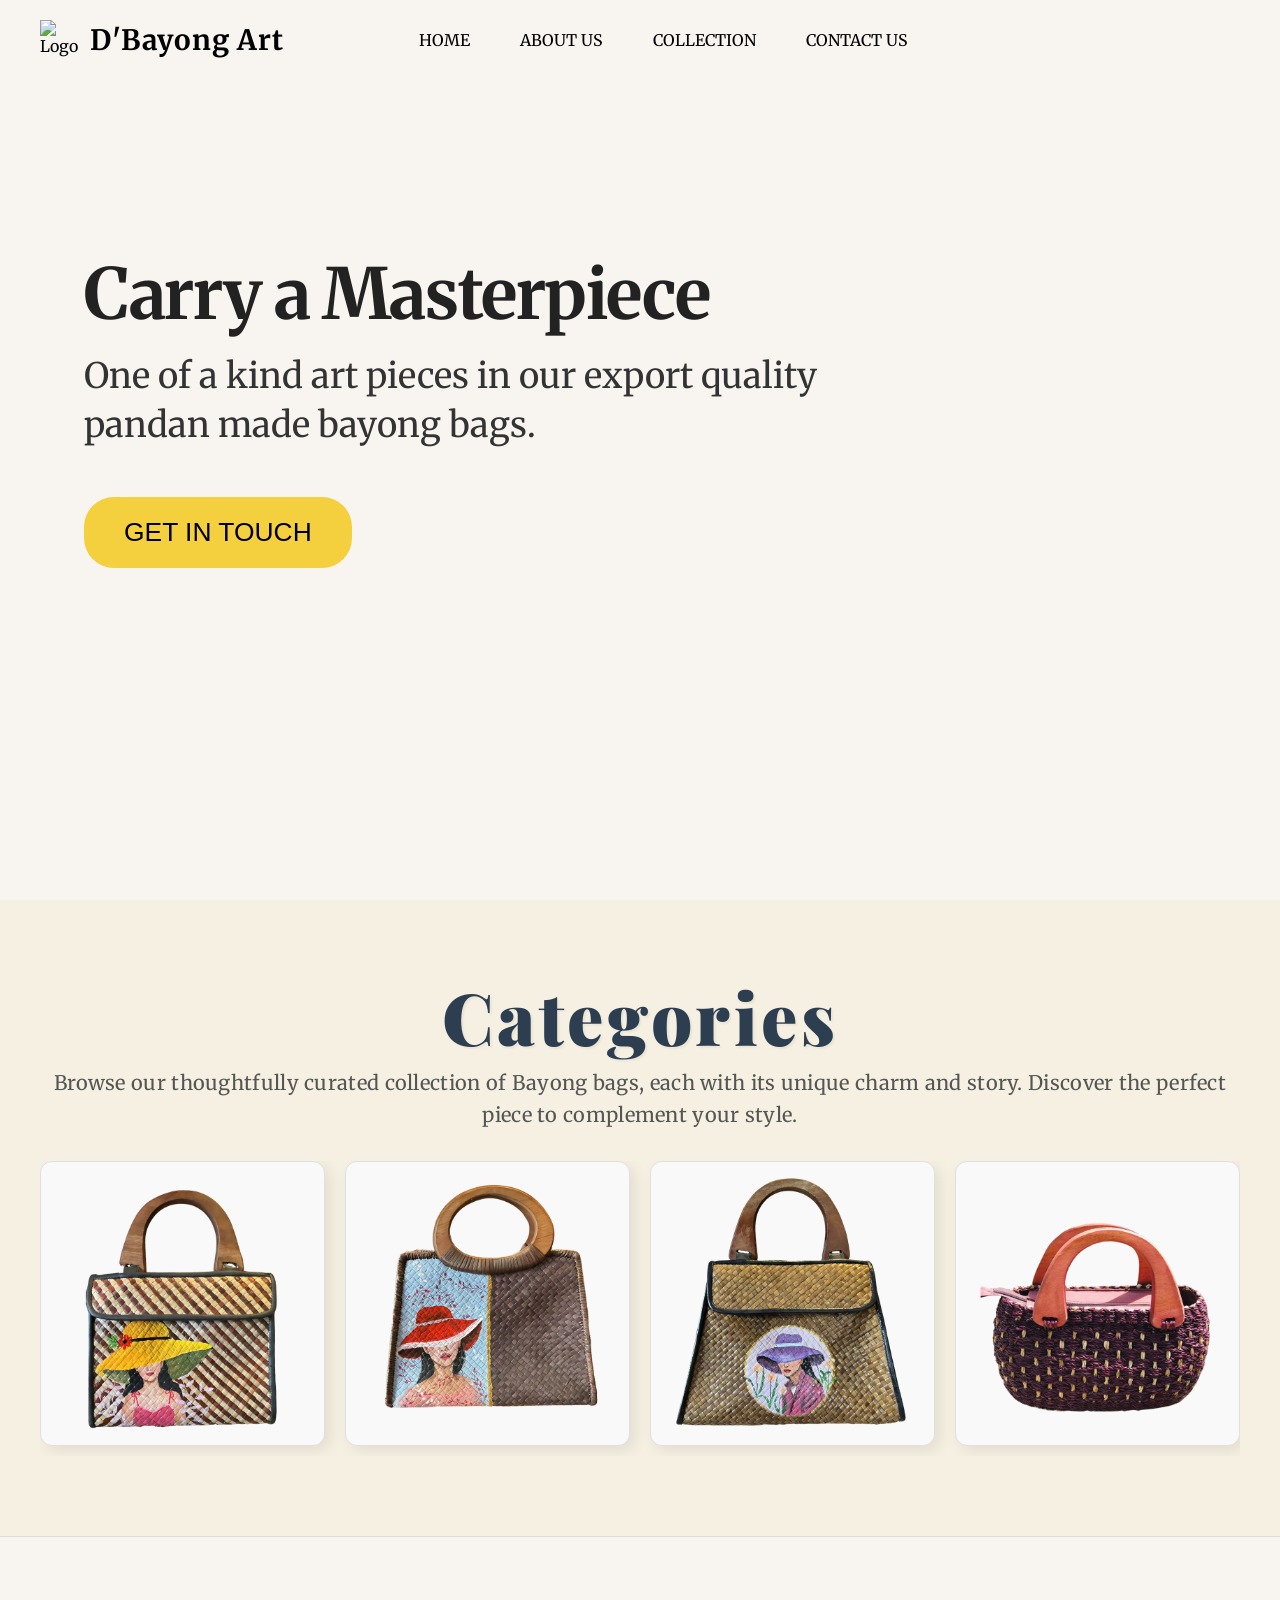
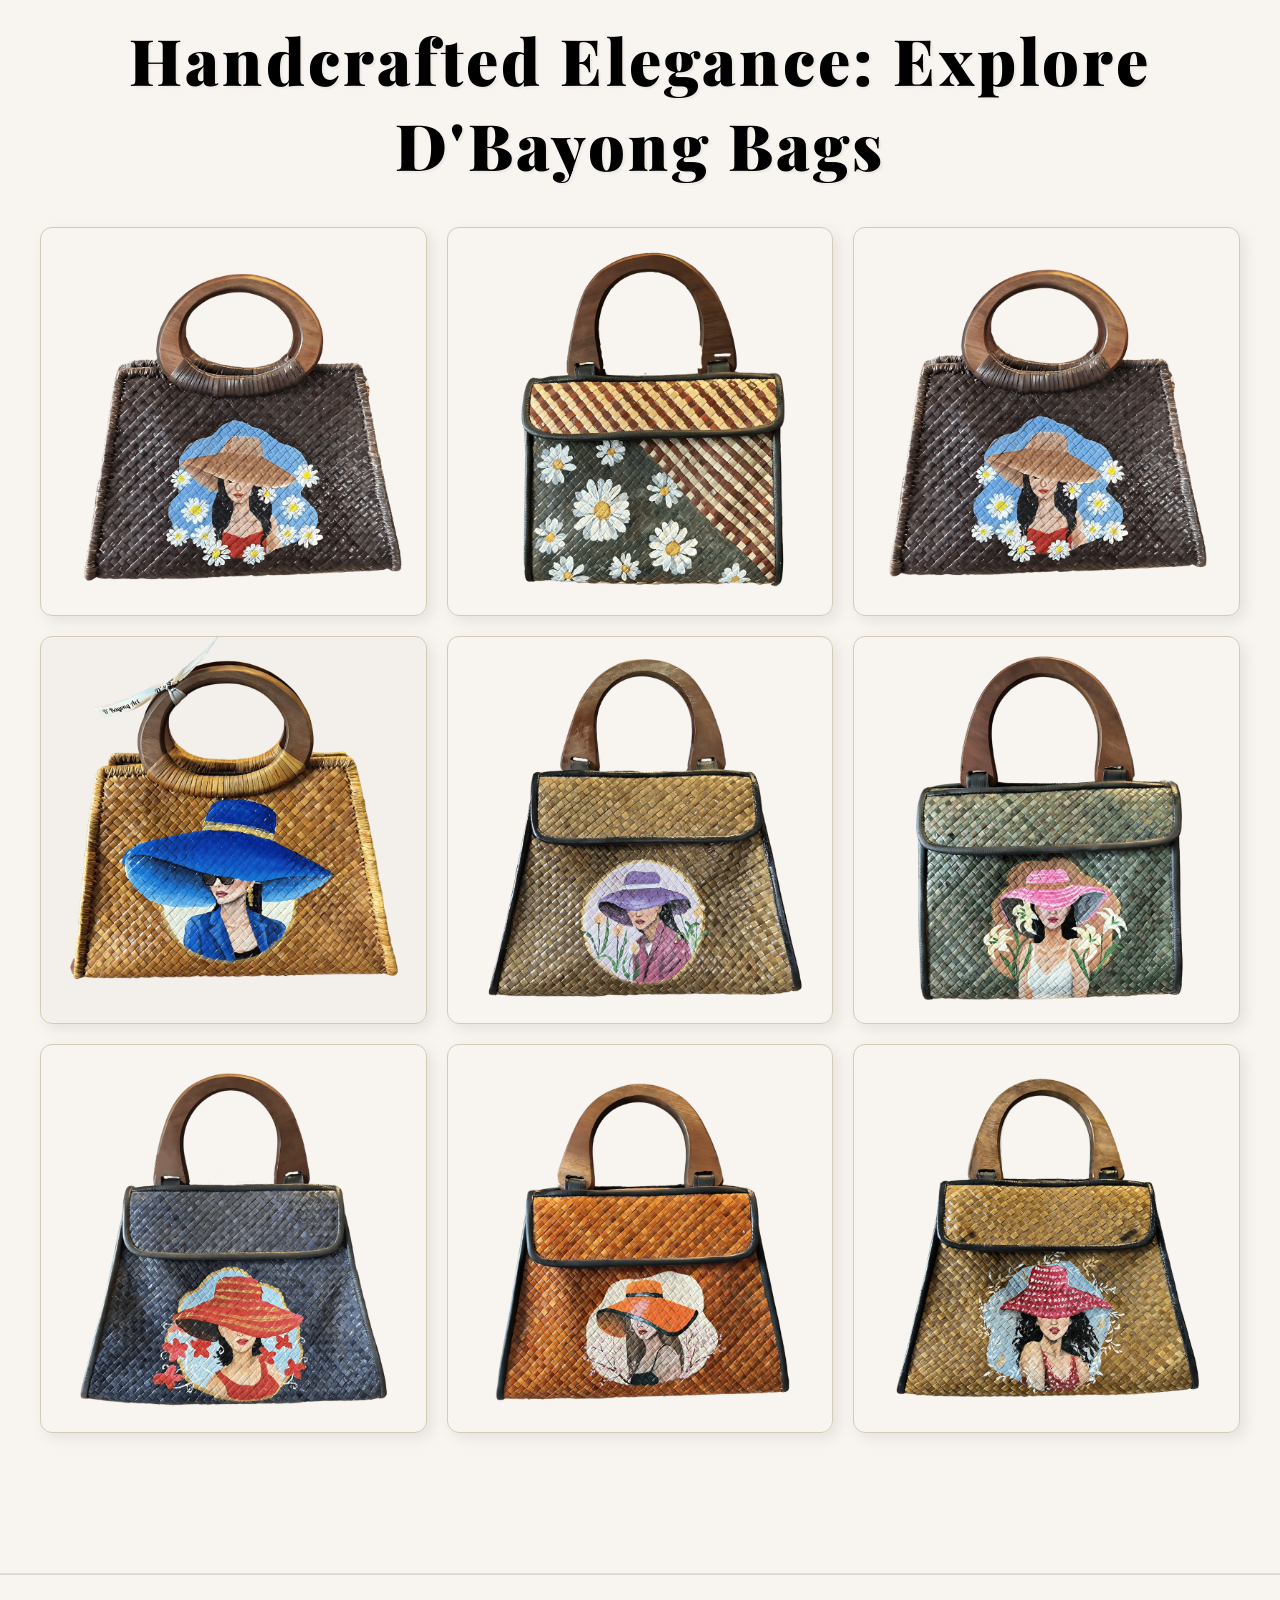
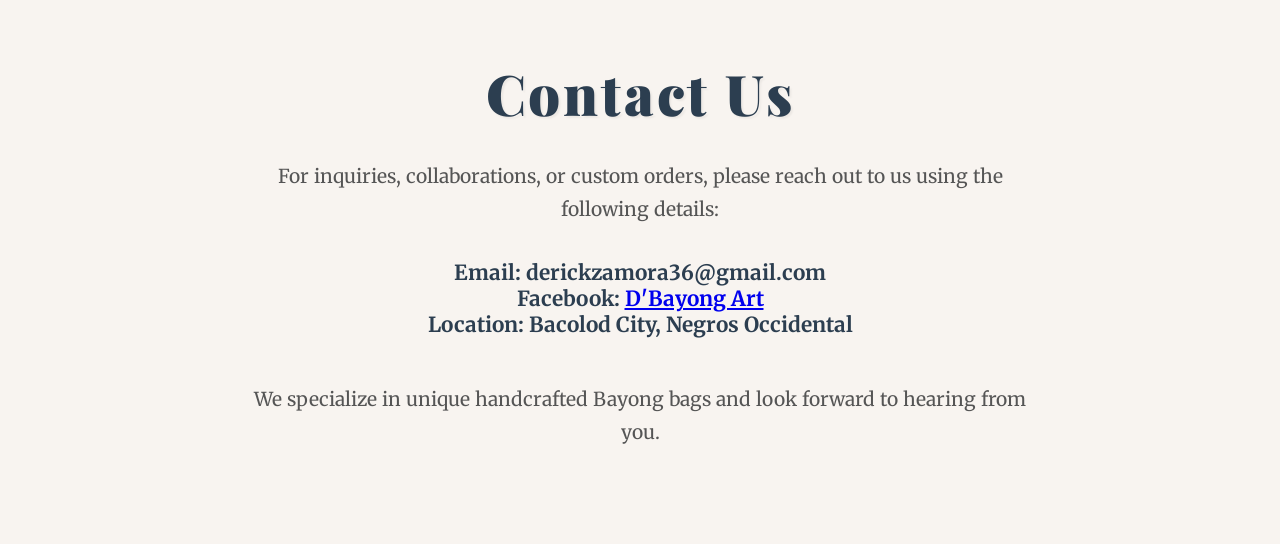
==== index.html @ 73df17d5 "Update index.html" ====
<!DOCTYPE html>
<html lang="en">
<head>
    <meta charset="UTF-8">
    <title>D'Bayong Art</title>
    <meta name="viewport" content="width=device-width, initial-scale=1.0">
    <link rel="icon" href="logo (2).png" type="image/png">
    <link href="https://fonts.googleapis.com/css2?family=Merriweather:wght@400;700&family=Playfair+Display:wght@700;900&display=swap" rel="stylesheet">
    <meta charset="UTF-8">
    <meta name="viewport" content="width=device-width, initial-scale=1.0">
    <title>D'Bayong Art - Your Daily Bayong Buddy</title>
    <meta name="description" content="One of a kind art pieces in our export quality pandan made bayong bags.">
    <meta property="og:title" content="D'Bayong Art - Your Daily Bayong Buddy">
    <meta property="og:description" content="Unique and One of its Kind art pieces in our export quality pandan made bayong bags.">
    <meta property="og:image" content="images/your-preview-image.jpg"> <meta property="og:url" content="https://d-bayong-art.github.io/D-Bayong-Art/"> <link rel="stylesheet" href="style.css">
</head>
    <style>
        * {
            margin: 0;
            padding: 0;
            box-sizing: border-box;
        }

        body, html {
            height: 100%;
            font-family: 'Merriweather', serif;
            background-color: #f8f4f0;
            scroll-behavior: smooth;
        }

        /* Navbar Styles */
        .navbar {
            width: 100%;
            padding: 20px 40px;
            background-color: transparent;
            display: flex;
            align-items: center;
            justify-content: flex-start;
            position: absolute;
            top: 0;
            left: 0;
            z-index: 10;
            height: auto;
            flex-wrap: wrap;
        }

        .logo-area {
            display: flex;
            align-items: center;
            margin-bottom: 0;
            margin-right: 120px;
        }

        .logo-area img {
            width: 40px;
            height: 40px;
            margin-right: 10px;
        }

        .logo-text {
            font-size: 28px;
            font-family: 'Merriweather', serif;
            color: black;
            font-weight: 700;
            letter-spacing: 1px;
        }

        .nav-links {
            display: flex;
            gap: 20px;
            justify-content: flex-start;
            margin-top: 0;
            flex-wrap: wrap;
        }

        .nav-links a {
            text-decoration: none;
            color: black;
            font-family: 'Merriweather', serif;
            font-weight: 400;
            padding: 10px 15px;
            text-transform: uppercase;
        }

        .nav-links a:hover {
            color: #f4d03f;
        }

        /* Main Content Styles */
        .main-content {
            position: relative;
            width: 100%;
            height: 100vh;
            background-image: url('Background.png');
            background-size: cover;
            background-position: center center;
            background-repeat: no-repeat;
            display: flex;
            flex-direction: column;
        }

        .circle-overlay {
            position: absolute;
            top: 2.5%;
            right: 0;
            width: 55%;
            height: 95%;
            border-radius: 50%;
            overflow: hidden;
        }

        .circle-overlay img {
            width: 100%;
            height: 100%;
            object-fit: cover;
            display: block;
        }

        .description-container {
            position: absolute;
            top: 25%;
            left: 5%;
            width: 70%;
            color: #333;
            font-size: 1.1em;
            line-height: 1.4;
            padding: 20px;
            border-radius: 15px;
            display: flex;
            flex-direction: column;
            justify-content: center;
            align-items: flex-start;
            background-color: transparent;
        }

        .description-title {
            font-size: 4em;
            font-family: 'Merriweather', serif;
            font-weight: 700;
            margin-bottom: 0.1em;
            color: #222;
            text-align: left;
            letter-spacing: -0.02em;
        }

        @media (max-width: 768px) {
            .navbar {
                flex-direction: column; /* Stack logo and navigation */
                align-items: center; /* Center items horizontally */
                padding: 15px 20px; /* Adjust padding */
                justify-content: center; /* Center content vertically */
            }

            .logo-area {
                margin-bottom: 15px; /* Add space below the logo */
                margin-right: 0; /* Remove right margin */
                text-align: center; /* Center the logo elements */
            }

            .nav-links {
                flex-direction: column; /* Stack navigation links */
                gap: 10px; /* Add space between links */
                text-align: center; /* Center the links */
                width: 100%; /* Make links take full width */
            }

            .main-content {
                height: auto; /* Adjust height for content flow */
                padding-top: 50px; /* Adjust top padding to avoid overlap */
                align-items: center; /* Center content horizontally */
                text-align: center; /* Center text within main content */
            }

            .circle-overlay {
                position: relative; /* Adjust positioning context */
                top: auto; /* Reset top */
                right: auto; /* Reset right */
                width: 70%; /* Adjust width of the circular image */
                margin: 20px auto; /* Center the image */
                height: auto; /* Adjust height automatically */
            }

            .description-container {
                position: relative; /* Adjust positioning context */
                top: auto; /* Reset top */
                left: auto; /* Reset left */
                width: 90%; /* Adjust width of the description container */
                margin: 20px auto; /* Center the container */
                text-align: center; /* Center text within the container */
                padding: 20px; /* Adjust padding */
            }

            .description-title {
                font-size: 2.5em; /* Adjust font size for mobile */
                text-align: center; /* Center the title */
            }

            .description-text {
                font-size: 1.2em; /* Further adjust text size for mobile */
                text-align: center; /* Center the text */
                margin-bottom: 1em; /* Adjust bottom margin */
            }

            .get-in-touch-button {
                padding: 15px 30px; /* Adjust button padding */
                font-size: 1.2em; /* Adjust button font size */
                margin-top: 20px; /* Adjust top margin */
            }
        }

        .description-text {
            font-size: 2em;
            text-align: left;
            margin-bottom: 0.5em;
        }

        .get-in-touch-button {
            background-color: #f4d03f;
            padding: 20px 40px;
            border: none;
            border-radius: 30px;
            margin-top: 30px;
            font-size: 1.5em;
            cursor: pointer;
            transition: background-color 0.3s ease;
        }

        .get-in-touch-button:hover {
            background-color: #e5c12f;
        }

        /* Categories Section Styles */
        .category-section {
            display: flex;
            flex-direction: column; /* Changed to column */
            align-items: center; /* Center items horizontally */
            padding: 80px 40px;
            background-color: #f5f0e1;
            overflow: hidden;
            border-bottom: 1px solid #e0dad3;
            text-align: center; /* Center text within the section */
        }

        .category-text {
            width: 100%; /* Full width for the text container */
            text-align: center; /* Center the text */
            order: 1; /* Ensure text is displayed first */
            margin-bottom: 30px; /* Add margin below the text */
        }

        .categories-title {
            font-size: 4.5em;
            font-family: 'Playfair Display', serif;
            font-weight: 900;
            color: #2c3e50;
            margin-bottom: 15px;
            line-height: 1;
            letter-spacing: 0.05em;
            text-shadow: 2px 2px 2px rgba(0, 0, 0, 0.05);
        }

        .categories-description {
            font-size: 1.25em;
            font-family: 'Merriweather', serif;
            color: #555;
            line-height: 1.6;
            letter-spacing: 0.015em;
        }

        .category-images {
            display: flex;
            flex-wrap: nowrap;
            justify-content: center; /* Center images horizontally */
            width: 100%; /* Full width for images container */
            gap: 20px;
            overflow-x: auto;
            scrollbar-width: none;
            -ms-overflow-style: none;
            align-self: center;
            padding-bottom: 10px;
            order: 2;
        }

        .category-images::-webkit-scrollbar {
            display: none;
        }

        .image-container {
            width: auto;
            height: auto;
            min-width: 180px;
            max-height: 300px;
            overflow: hidden;
            background-color: #f9f9f9;
            border-radius: 12px;
            box-shadow: 5px 5px 15px rgba(0, 0, 0, 0.08);
            transition: transform 0.3s ease-in-out, box-shadow 0.3s ease-in-out;
            border: 1px solid #e0e0e0;
        }

        .image-container:hover {
            transform: translateY(-5px) scale(1.05);
            box-shadow: 8px 8px 20px rgba(0, 0, 0, 0.1);
        }

        .bag-image {
            display: block;
            width: auto;
            max-width: 100%;
            height: auto;
            max-height: 300px;
            object-fit: contain;
        }

        .image-container:hover .bag-image {
            opacity: 0.9;
        }

        /* Artworks Section Styles */
        .artworks-section {
            padding: 80px 40px;
            text-align: center;
        }

        .artworks-title {
            font-size: 4em;
            font-family: 'Playfair Display', serif;
            font-weight: 900;
            color: black;
            margin-bottom: 40px;
            letter-spacing: 0.05em;
            text-shadow: 2px 2px 2px rgba(0, 0, 0, 0.05);
            text-align: center;
        }

        .artworks-grid {
            display: grid;
            grid-template-columns: repeat(3, 1fr);
            gap: 20px;
            margin-top: 20px;
        }

        .artwork-container {
            width: 100%;
            height: 0;
            padding-bottom: 100%;
            position: relative;
            border-radius: 12px;
            overflow: hidden;
            box-shadow: 5px 5px 15px rgba(0, 0, 0, 0.08);
            transition: transform 0.3s ease-in-out, box-shadow 0.3s ease-in-out;
            border: 1px solid #d3cbb6;
        }

        .artwork-container:hover {
            transform: translateY(-5px) scale(1.05);
            box-shadow: 8px 8px 20px rgba(0, 0, 0, 0.1);
        }

        .artwork-image {
            position: absolute;
            top: 0;
            left: 0;
            width: 100%;
            height: 100%;
            object-fit: cover;
            border-radius: 8px;
            filter: sepia(10%);
        }

        /* Contact Us Section Styles */
        .contact-us-section {
            background-color: #f8f4f0;
            padding: 80px 40px;     /* Increased padding for prominence */
            text-align: center;
            border-top: 2px solid #e0dad3; /* Added border for separation */
            margin-top: 60px; /* Added margin to create space */
        }

        .contact-us-title {
            font-size: 3.5em; /* Increased font size */
            font-family: 'Playfair Display', serif;
            font-weight: 900;
            color: #2c3e50;
            margin-bottom: 30px; /* Increased margin */
            letter-spacing: 0.05em;
            text-shadow: 2px 2px 2px rgba(0, 0, 0, 0.05);
        }

        .contact-us-content {
            display: flex;
            flex-direction: column;
            align-items: center;
            margin-top: 30px; /* Increased margin */
            gap: 20px; /* Increased gap */
        }

        .contact-us-text {
            font-size: 1.2em; /* Increased font size */
            color: #555;
            line-height: 1.7; /* Increased line height for better readability */
            max-width: 800px; /* Added max width for wider screens */
            margin-bottom: 15px;
        }

        .contact-info {
            font-size: 1.3em; /* Increased font size */
            font-weight: 700;
            color: #2c3e50;
            text-align: center;
            margin-bottom: 25px;
        }

        .contact-social {
            display: flex;
            gap: 20px;
            margin-top: 20px;
        }

        .contact-social a {
            text-decoration: none;
            color: #f4d03f;
            font-size: 2em; /* Increased font size */
            transition: color 0.3s ease;
        }

        .contact-social a:hover {
            color: #e5c12f;
        }
    </style>
</head>
<body>
    <header class="navbar">
        <div class="logo-area">
            <img src="logo (2).png" alt="Logo">
            <span class="logo-text">D'Bayong Art</span>
        </div>
        <nav class="nav-links">
            <a href="index.html">Home</a>
            <a href="aboutus.html">About Us</a>
            <a href="#artworks-section">Collection</a>
            <a href="#contact-us-section">Contact Us</a>
        </nav>
    </header>

    <main class="main-content">
        <div class="circle-overlay">
            <img src="your-circular-image.png" alt="Bayong Product">
        </div>
        <div class="description-container">
            <h2 class="description-title">Carry a Masterpiece</h2>
            <p class="description-text">
                One of a kind art pieces in our export quality  <br>
                pandan made bayong bags.
            </p>
            <button class="get-in-touch-button">GET IN TOUCH</button>
        </div>
    </main>

    <section class="category-section">
        <div class="category-text">
            <h2 class="categories-title">Categories</h2>
            <p class="categories-description">
                Browse our thoughtfully curated collection of Bayong bags, each with its unique charm and story. Discover the perfect piece to complement your style.
            </p>
        </div>
        <div class="category-images">
            <div class="image-container">
                <img src="category.png" alt="Bayong Bag 2" class="bag-image">
            </div>
            <div class="image-container">
                <img src="category1.png" alt="Bayong Bag 3" class="bag-image">
            </div>
            <div class="image-container">
                <img src="category2.png" alt="Bayong Bag 4" class="bag-image">
            </div>
            <div class="image-container">
                <img src="category3.png" alt="Bayong Bag 5" class="bag-image">
            </div>
        </div>
    </section>

    <section id="artworks-section" class="artworks-section">
        <h2 class="artworks-title">Handcrafted Elegance: Explore D'Bayong Bags</h2>
        <div class="artworks-grid">
            <div class="artwork-container">
                <img src="1.png" alt="Artwork 1" class="artwork-image">
            </div>
            <div class="artwork-container">
                <img src="2.png" alt="Artwork 2" class="artwork-image">
            </div>
            <div class="artwork-container">
                <img src="3.png" alt="Artwork 3" class="artwork-image">
            </div>
            <div class="artwork-container">
                <img src="4.png" alt="Artwork 4" class="artwork-image">
            </div>
            <div class="artwork-container">
                <img src="5.png" alt="Artwork 5" class="artwork-image">
            </div>
            <div class="artwork-container">
                <img src="6.png" alt="Artwork 6" class="artwork-image">
            </div>
            <div class="artwork-container">
                <img src="7.png" alt="Artwork 7" class="artwork-image">
            </div>
            <div class="artwork-container">
                <img src="8.png" alt="Artwork 8" class="artwork-image">
            </div>
            <div class="artwork-container">
                <img src="9.png" alt="Artwork 9" class="artwork-image">
            </div>
        </div>
    </section>

    <section id="contact-us-section" class="contact-us-section">
        <h2 class="contact-us-title">Contact Us</h2>
        <div class="contact-us-content">
            <p class="contact-us-text">
                For inquiries, collaborations, or custom orders, please reach out to us using the following details:
            </p>
            <p class="contact-info">
                <strong>Email:</strong> derickzamora36@gmail.com<br>
                <strong>Facebook:</strong> <a href="https://www.facebook.com/DBayongArt" target="_blank" rel="noopener noreferrer">D'Bayong Art</a><br>
                <strong>Location:</strong> Bacolod City, Negros Occidental
            </p>
            <p class="contact-us-text">
                We specialize in unique handcrafted Bayong bags and look forward to hearing from you.
            </p>
        </div>
    </section>

</body>
</html>
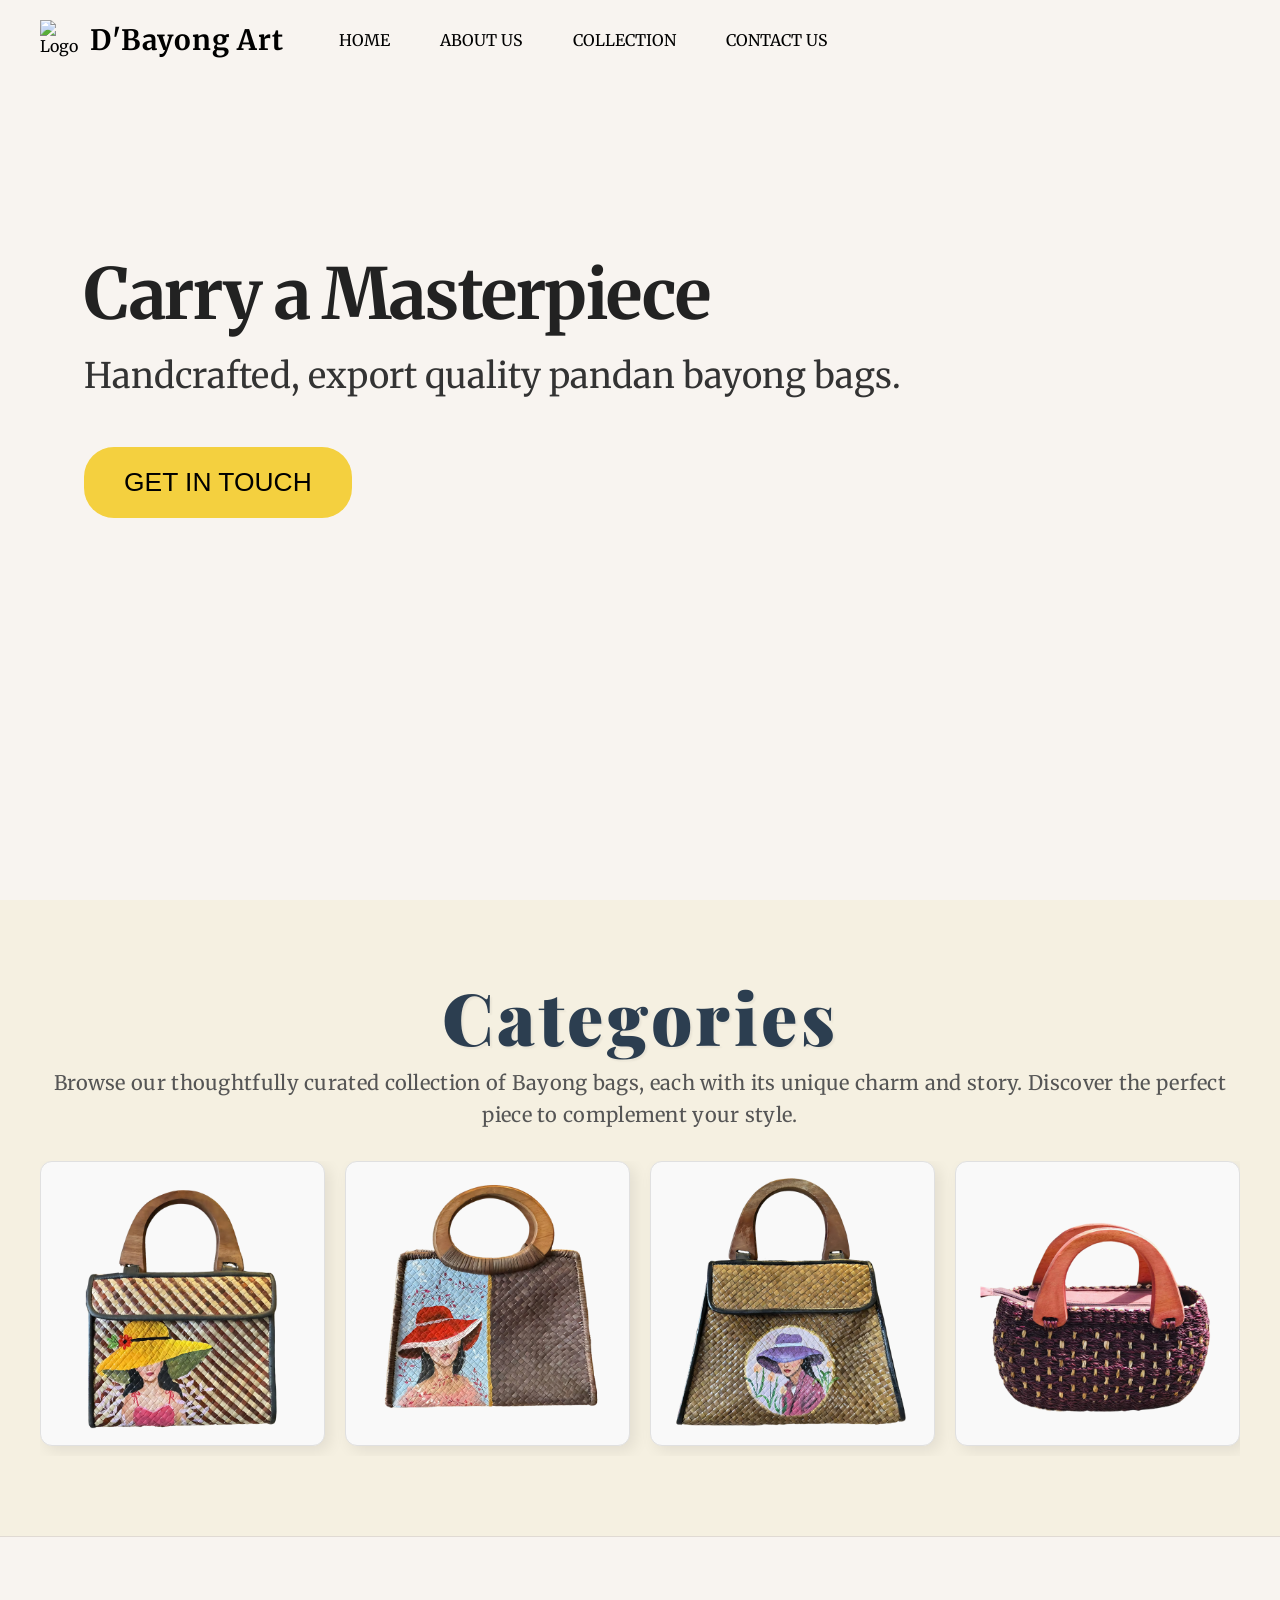
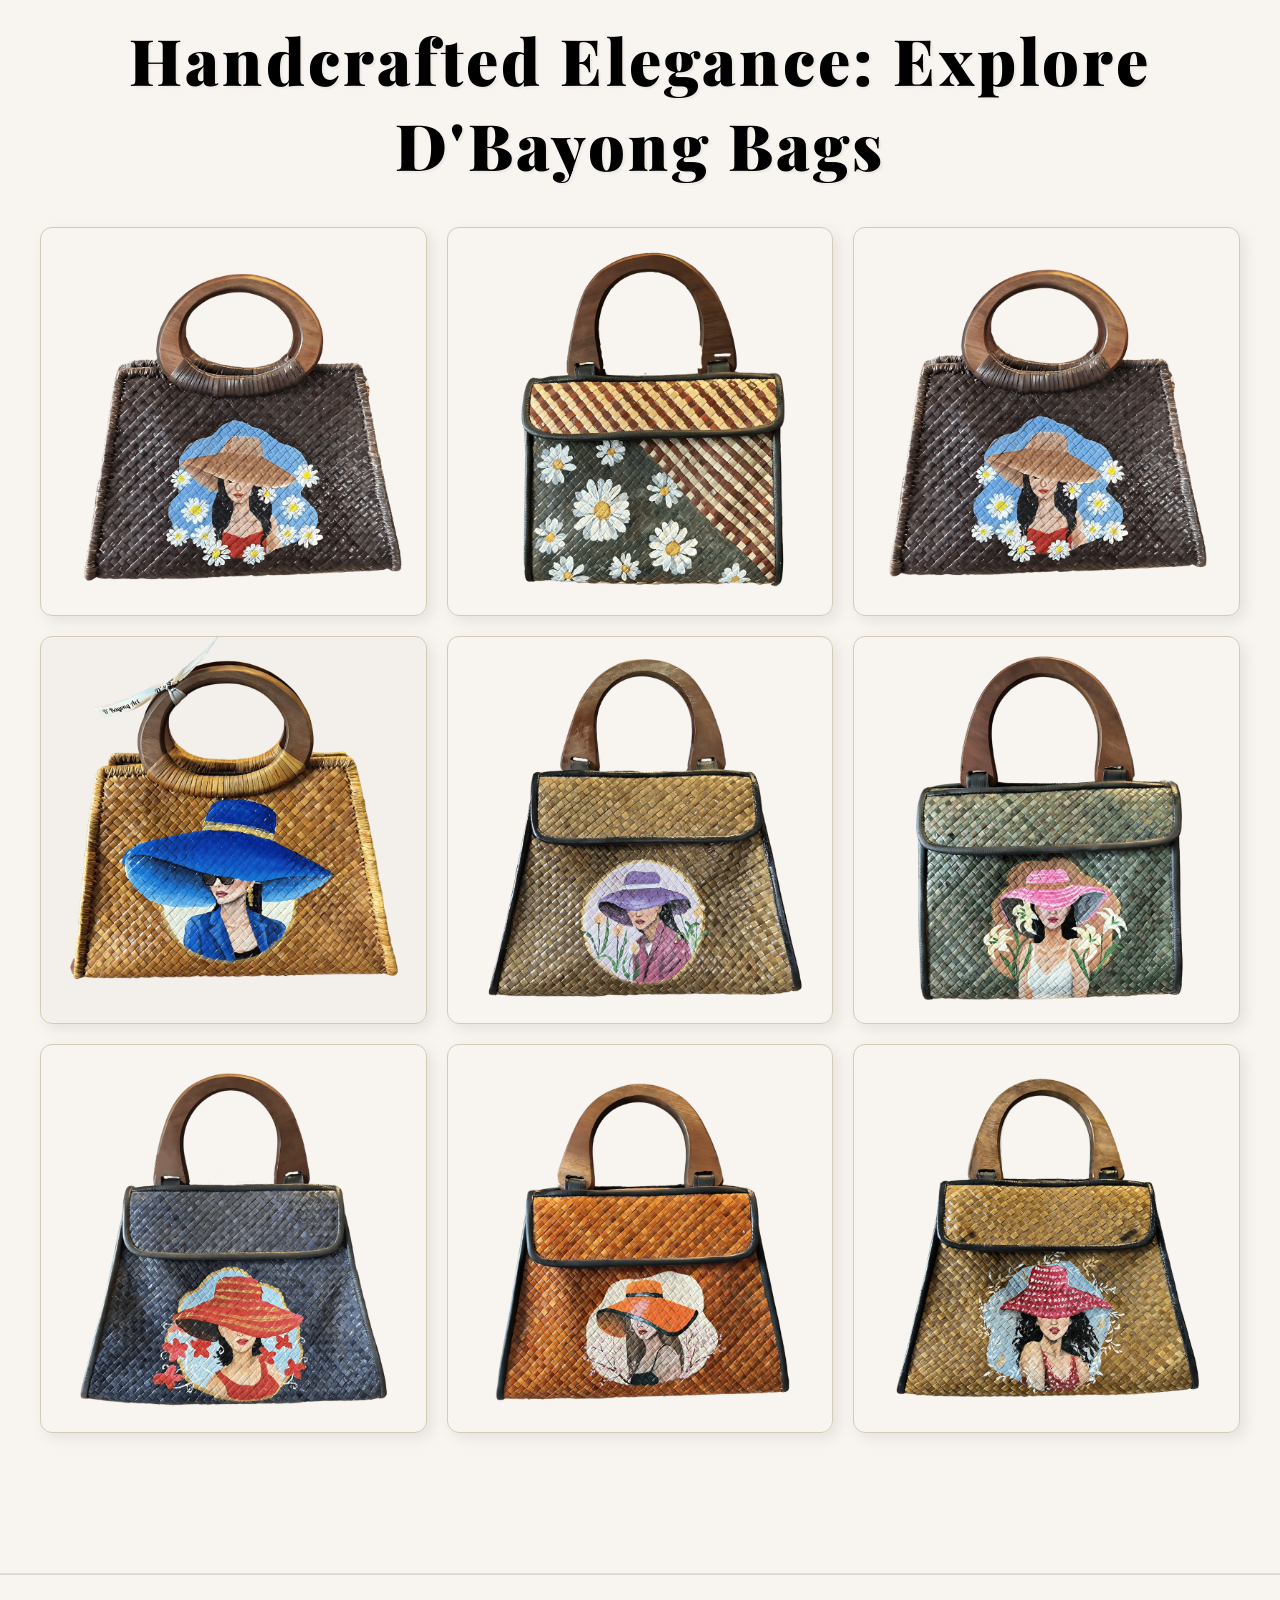
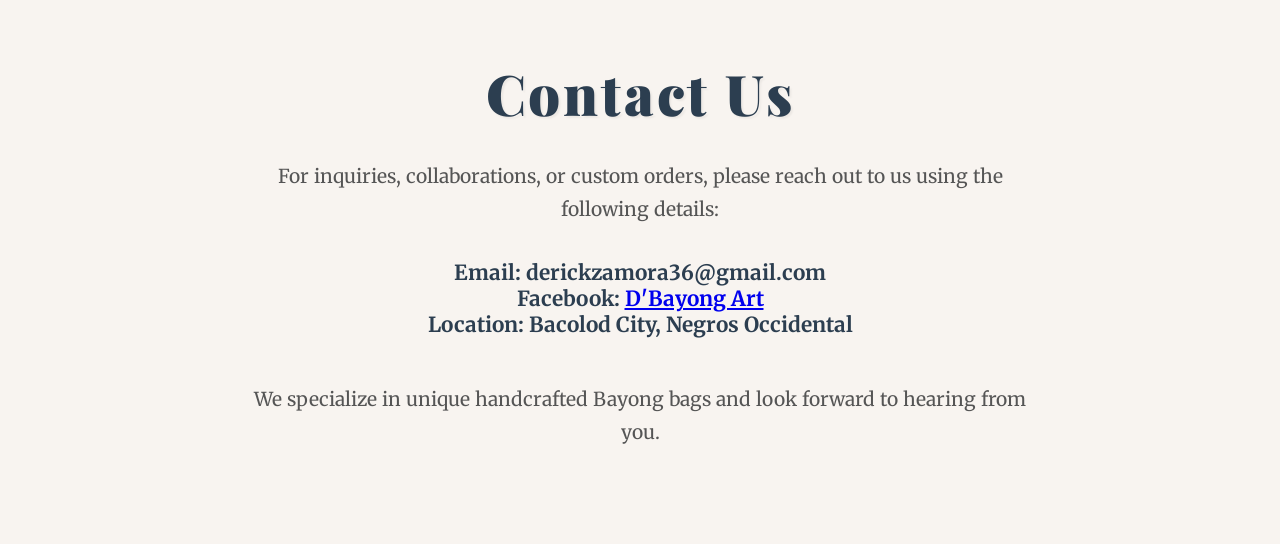
==== commit 5e7f35f0: "Update index.html" ====
--- a/index.html
+++ b/index.html
@@ -13,7 +13,6 @@
     <meta property="og:title" content="D'Bayong Art - Your Daily Bayong Buddy">
     <meta property="og:description" content="Unique and One of its Kind art pieces in our export quality pandan made bayong bags.">
     <meta property="og:image" content="images/your-preview-image.jpg"> <meta property="og:url" content="https://d-bayong-art.github.io/D-Bayong-Art/"> <link rel="stylesheet" href="style.css">
-</head>
     <style>
         * {
             margin: 0;
@@ -35,20 +34,20 @@
             background-color: transparent;
             display: flex;
             align-items: center;
-            justify-content: flex-start;
+            justify-content: flex-start; /* Align items to the left */
             position: absolute;
             top: 0;
             left: 0;
             z-index: 10;
             height: auto;
-            flex-wrap: wrap;
+            flex-wrap: wrap; /* For mobile responsiveness */
         }
 
         .logo-area {
             display: flex;
-            align-items: center;
+            align-items: center; /* Vertically align logo and text */
             margin-bottom: 0;
-            margin-right: 120px;
+            margin-right: 20px; /* Add space between logo area and nav */
         }
 
         .logo-area img {
@@ -63,14 +62,14 @@
             color: black;
             font-weight: 700;
             letter-spacing: 1px;
+            margin-right: 20px; /* Add space between logo text and nav */
         }
 
         .nav-links {
-            display: flex;
-            gap: 20px;
-            justify-content: flex-start;
+            display: flex; /* Arrange links horizontally */
+            gap: 20px; /* Space between links */
             margin-top: 0;
-            flex-wrap: wrap;
+            flex-wrap: wrap; /* For mobile responsiveness */
         }
 
         .nav-links a {
@@ -148,7 +147,8 @@
                 flex-direction: column; /* Stack logo and navigation */
                 align-items: center; /* Center items horizontally */
                 padding: 15px 20px; /* Adjust padding */
-                justify-content: center; /* Center content vertically */
+                justify-content: flex-start; /* Align items to the top */
+                background-color: rgba(248, 244, 240, 0.95); /* Add a semi-transparent background */
             }
 
             .logo-area {
@@ -158,15 +158,27 @@
             }
 
             .nav-links {
-                flex-direction: column; /* Stack navigation links */
+                display: flex;
+                flex-direction: column; /* Stack navigation links vertically */
                 gap: 10px; /* Add space between links */
                 text-align: center; /* Center the links */
                 width: 100%; /* Make links take full width */
+                margin-top: 15px; /* Add some top margin to separate from the logo */
+            }
+
+            .nav-links a {
+                display: block; /* Make each link take full width for easier tapping */
+                padding: 10px 0; /* Adjust vertical padding, remove horizontal */
+                border-bottom: 1px solid #eee; /* Add a subtle separator */
+            }
+
+            .nav-links a:last-child {
+                border-bottom: none; /* Remove the bottom border from the last link */
             }
 
             .main-content {
                 height: auto; /* Adjust height for content flow */
-                padding-top: 50px; /* Adjust top padding to avoid overlap */
+                padding-top: 120px; /* Adjust top padding to accommodate the navigation */
                 align-items: center; /* Center content horizontally */
                 text-align: center; /* Center text within main content */
             }
@@ -188,25 +200,30 @@
                 margin: 20px auto; /* Center the container */
                 text-align: center; /* Center text within the container */
                 padding: 20px; /* Adjust padding */
+                background-color: rgba(248, 244, 240, 0.8); /* Keep a semi-transparent background */
             }
 
             .description-title {
-                font-size: 2.5em; /* Adjust font size for mobile */
+                font-size: 2.2em; /* Slightly smaller font size for better wrapping */
+                line-height: 1.1; /* Adjust line height for closer lines */
                 text-align: center; /* Center the title */
             }
 
             .description-text {
-                font-size: 1.2em; /* Further adjust text size for mobile */
+                font-size: 1.1em; /* Further adjust text size for mobile */
+                line-height: 1.5; /* Improve readability with adjusted line height */
                 text-align: center; /* Center the text */
                 margin-bottom: 1em; /* Adjust bottom margin */
             }
 
             .get-in-touch-button {
                 padding: 15px 30px; /* Adjust button padding */
-                font-size: 1.2em; /* Adjust button font size */
+                font-size: 1.1em; /* Adjust button font size */
                 margin-top: 20px; /* Adjust top margin */
             }
         }
+        
+
 
         .description-text {
             font-size: 2em;
@@ -421,7 +438,7 @@
             text-decoration: none;
             color: #f4d03f;
             font-size: 2em; /* Increased font size */
-            transition: color 0.3s ease;
+            transition: color
         }
 
         .contact-social a:hover {
@@ -450,8 +467,8 @@
         <div class="description-container">
             <h2 class="description-title">Carry a Masterpiece</h2>
             <p class="description-text">
-                One of a kind art pieces in our export quality  <br>
-                pandan made bayong bags.
+            Handcrafted, export quality pandan bayong bags.<br>
+              
             </p>
             <button class="get-in-touch-button">GET IN TOUCH</button>
         </div>
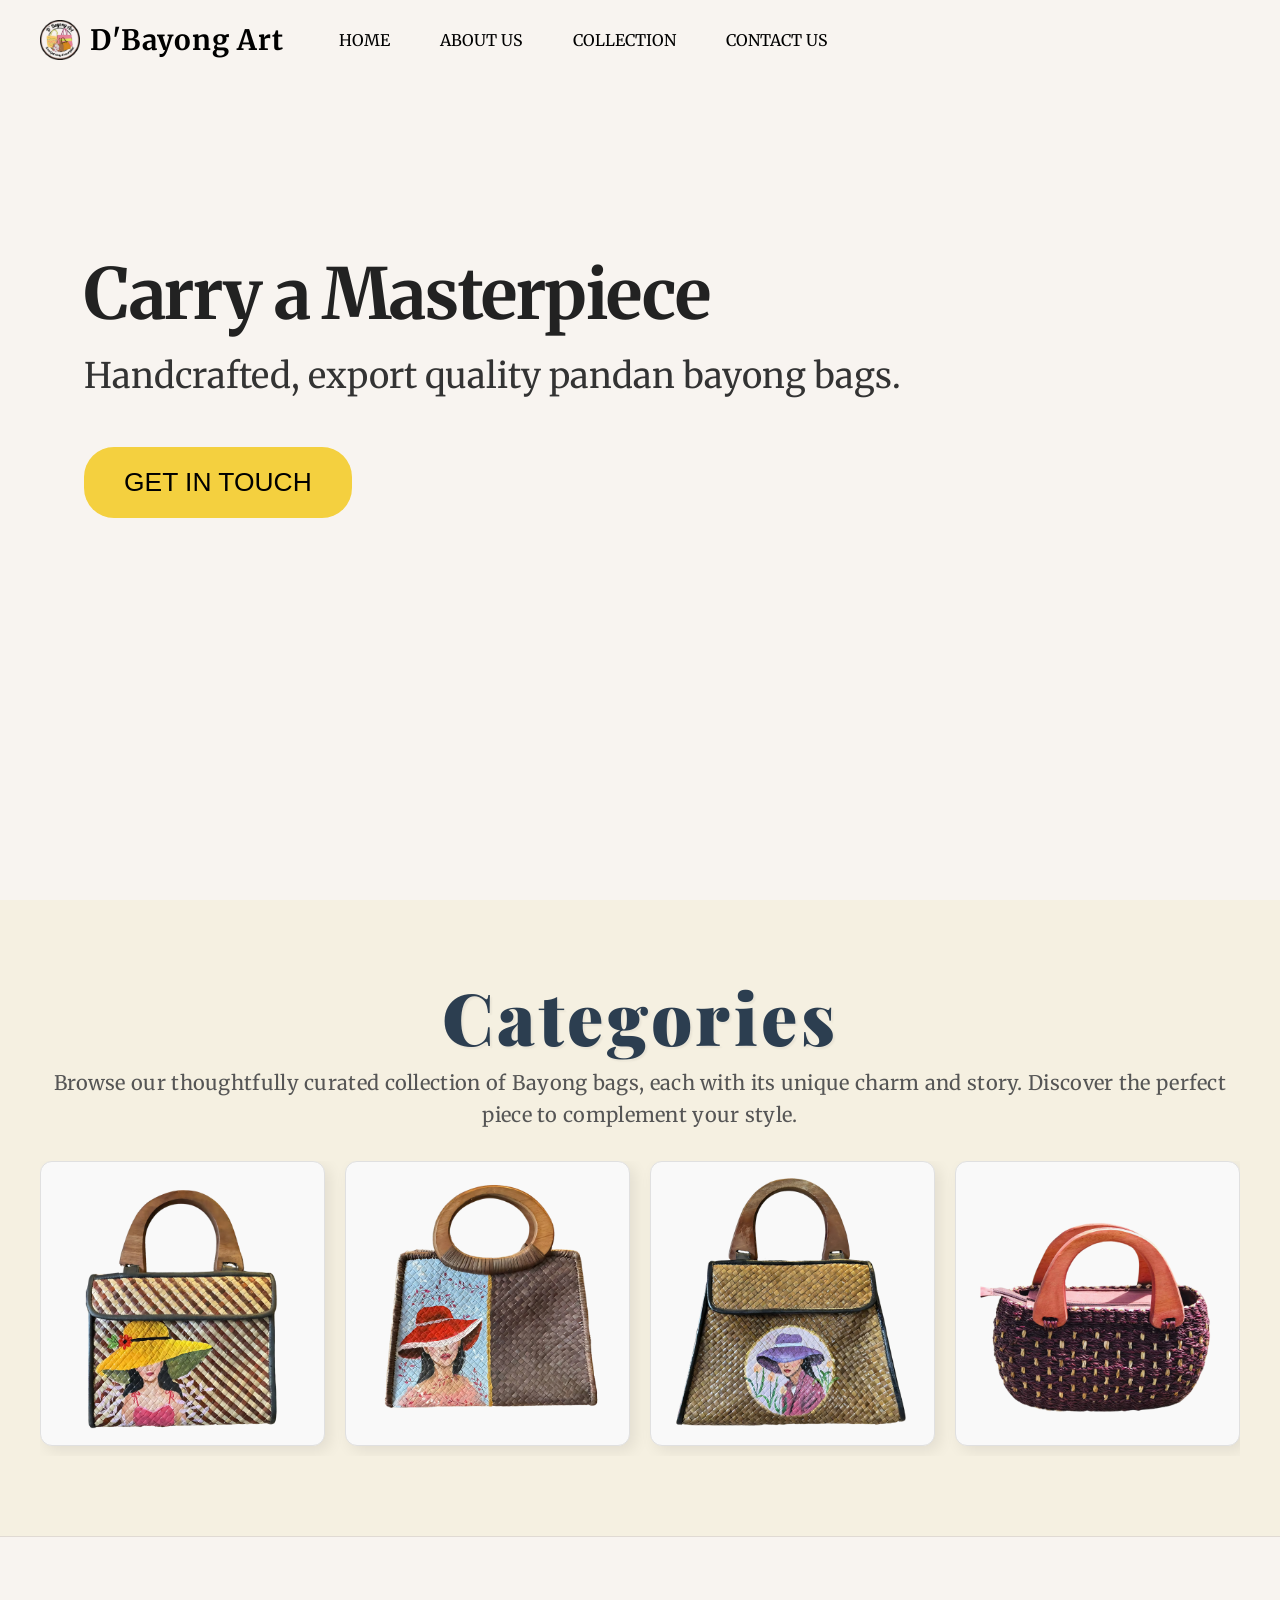
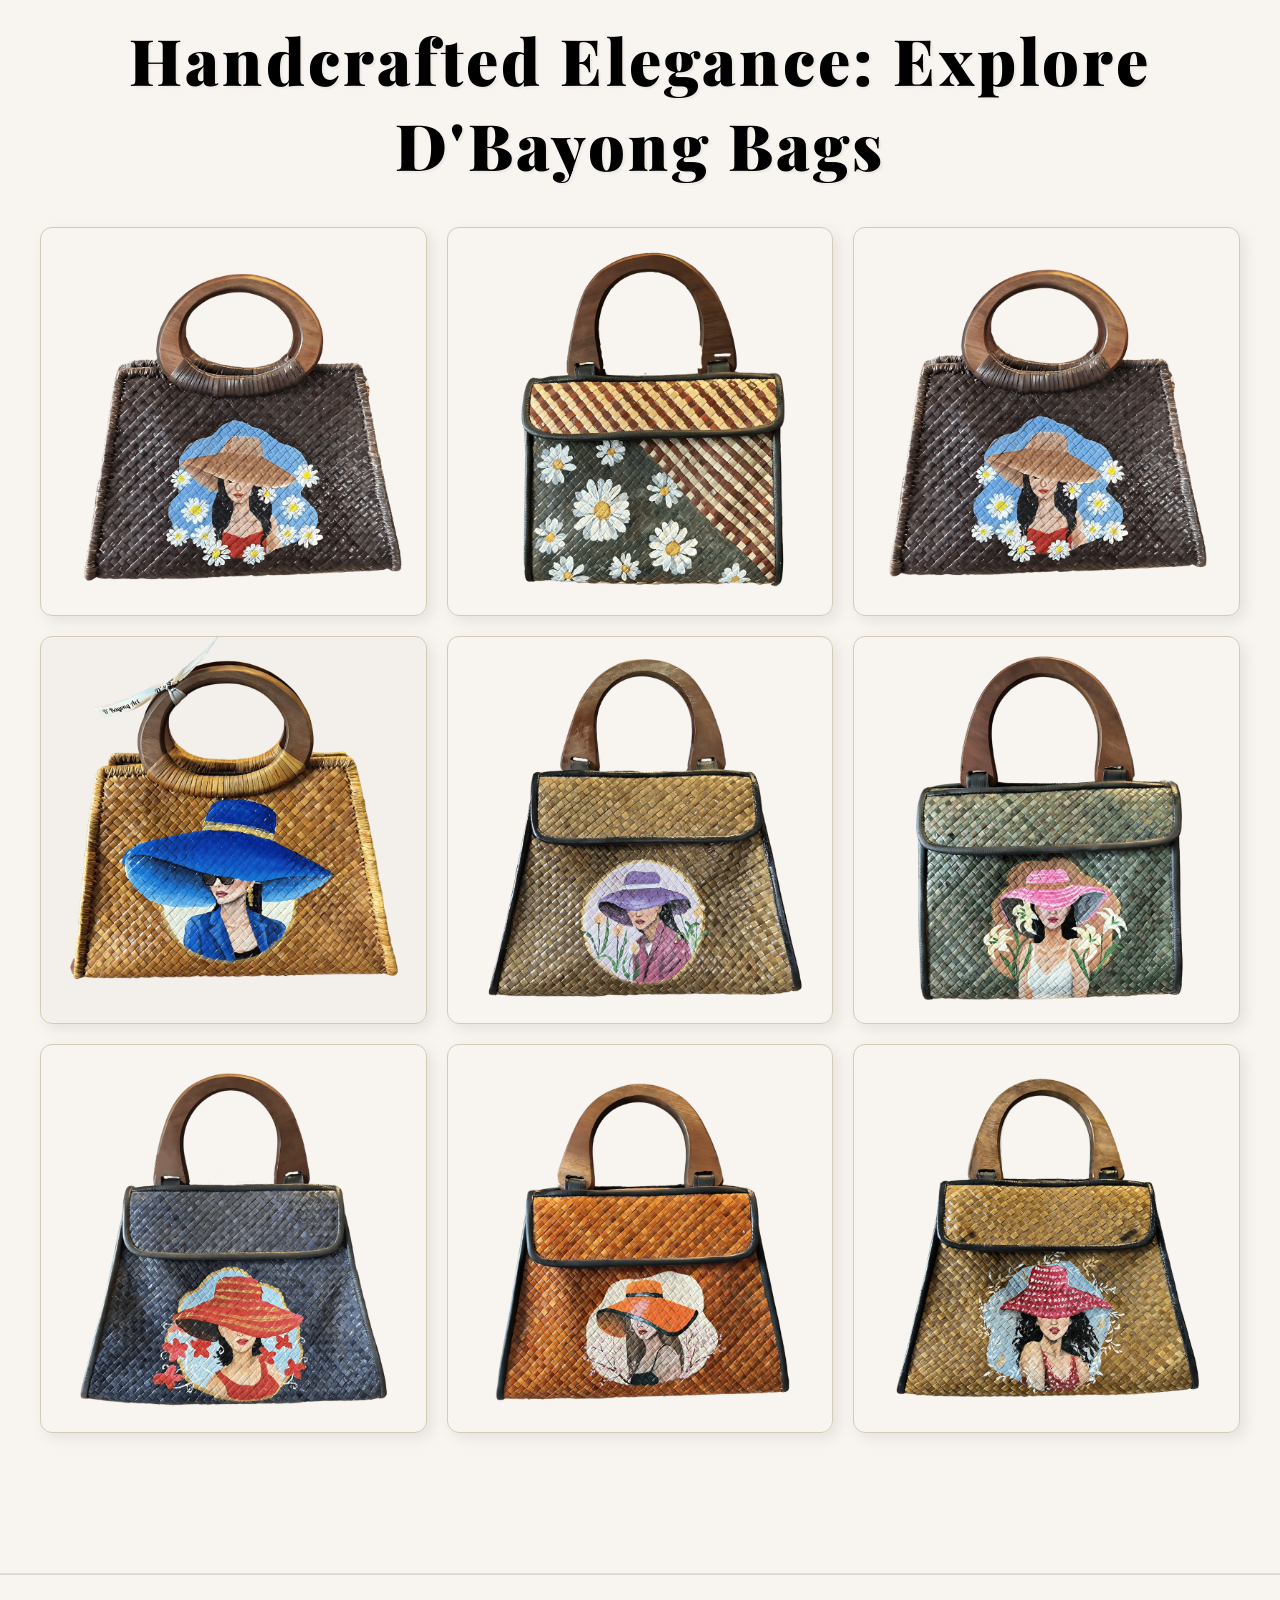
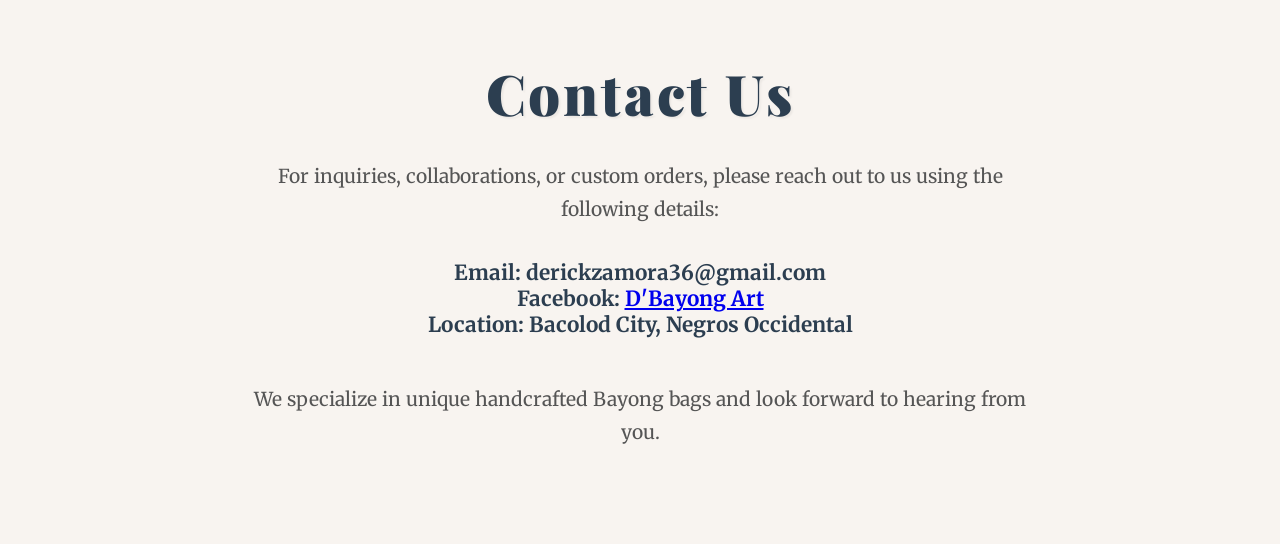
==== commit 2230bace: "Add files via upload" ====
--- a/index.html
+++ b/index.html
@@ -9,10 +9,12 @@
     <meta charset="UTF-8">
     <meta name="viewport" content="width=device-width, initial-scale=1.0">
     <title>D'Bayong Art - Your Daily Bayong Buddy</title>
-    <meta name="description" content="One of a kind art pieces in our export quality pandan made bayong bags.">
-    <meta property="og:title" content="D'Bayong Art - Your Daily Bayong Buddy">
-    <meta property="og:description" content="Unique and One of its Kind art pieces in our export quality pandan made bayong bags.">
-    <meta property="og:image" content="images/your-preview-image.jpg"> <meta property="og:url" content="https://d-bayong-art.github.io/D-Bayong-Art/"> <link rel="stylesheet" href="style.css">
+   <meta property="og:title" content="D'Bayong Art - Your Daily Bayong Buddy">
+<meta property="og:description" content="Unique and One of its Kind art pieces in our export quality pandan made bayong bags.">
+<meta property="og:image" content="https://d-bayong-art.github.io/D-Bayong-Art/logo (2).png">
+<meta property="og:url" content="https://d-bayong-art.github.io/D-Bayong-Art/">
+<meta property="og:type" content="website"> 
+<link rel="stylesheet" href="style.css">
     <style>
         * {
             margin: 0;
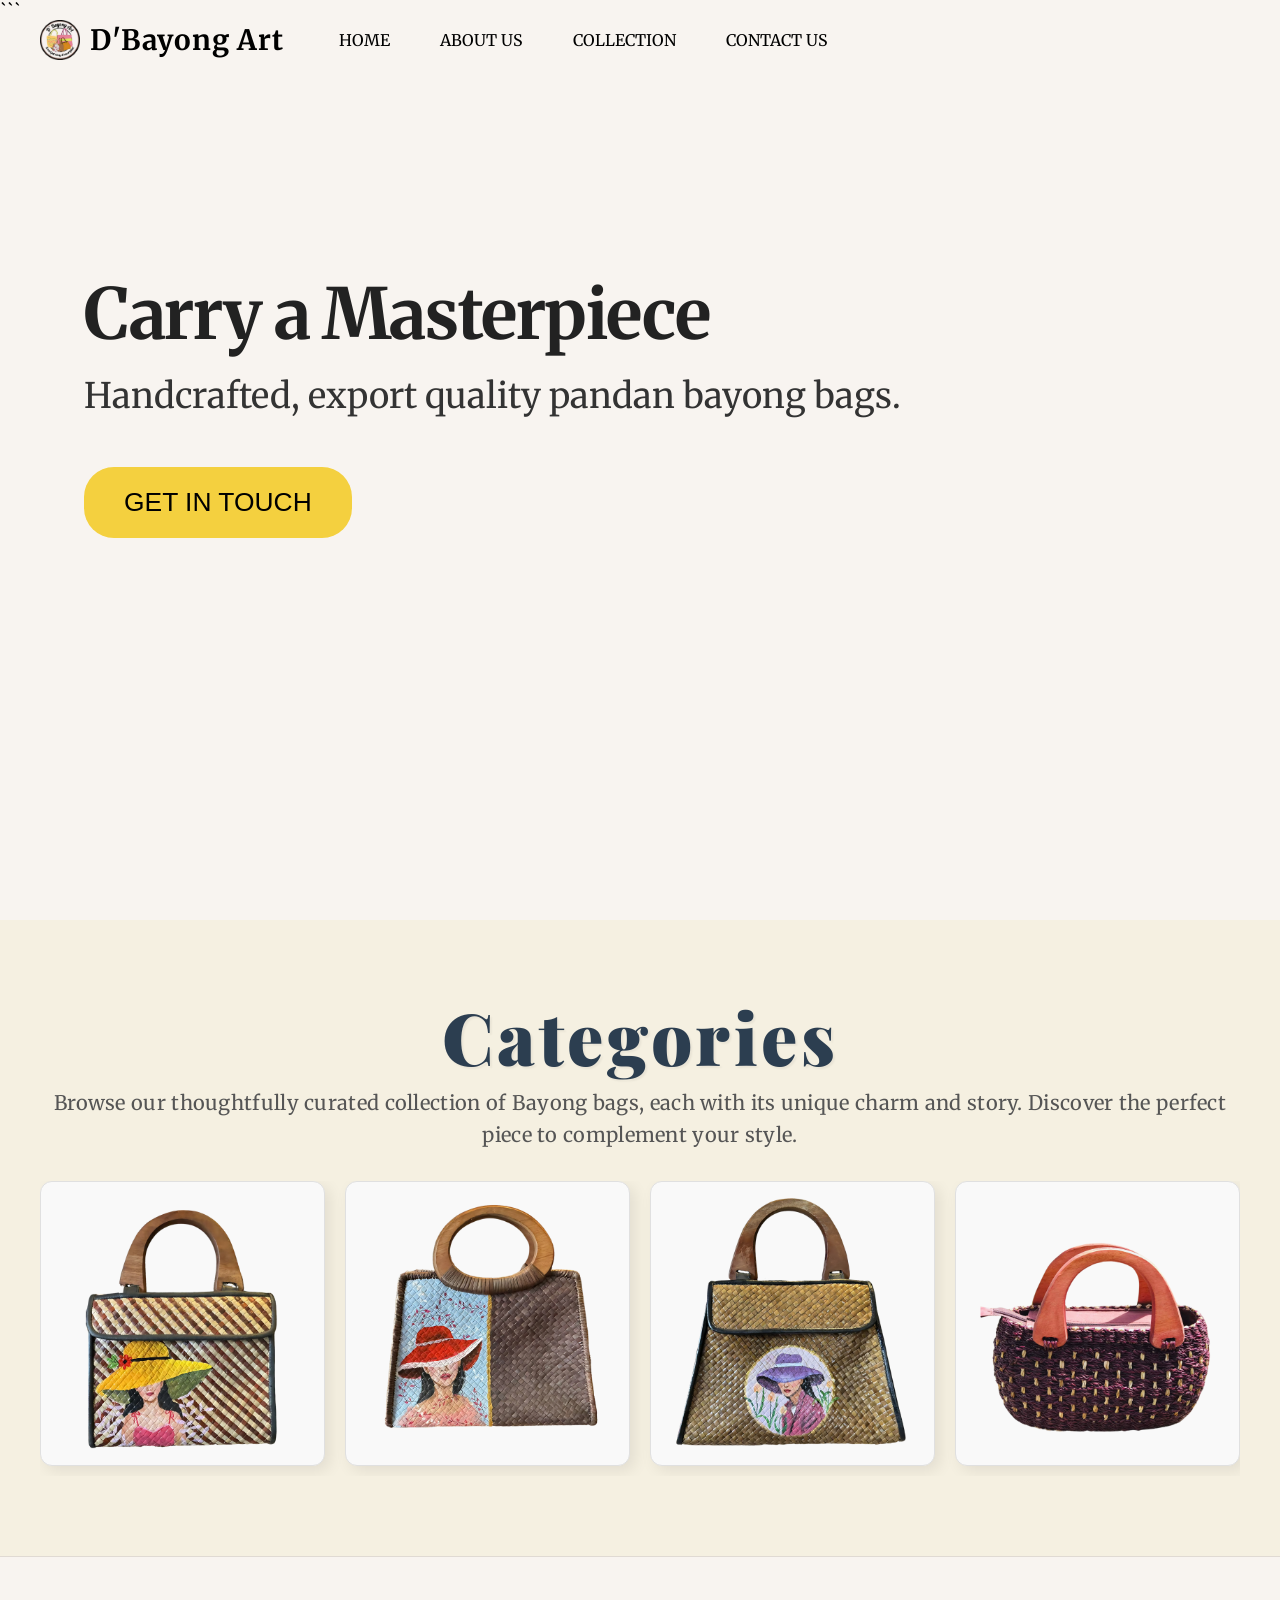
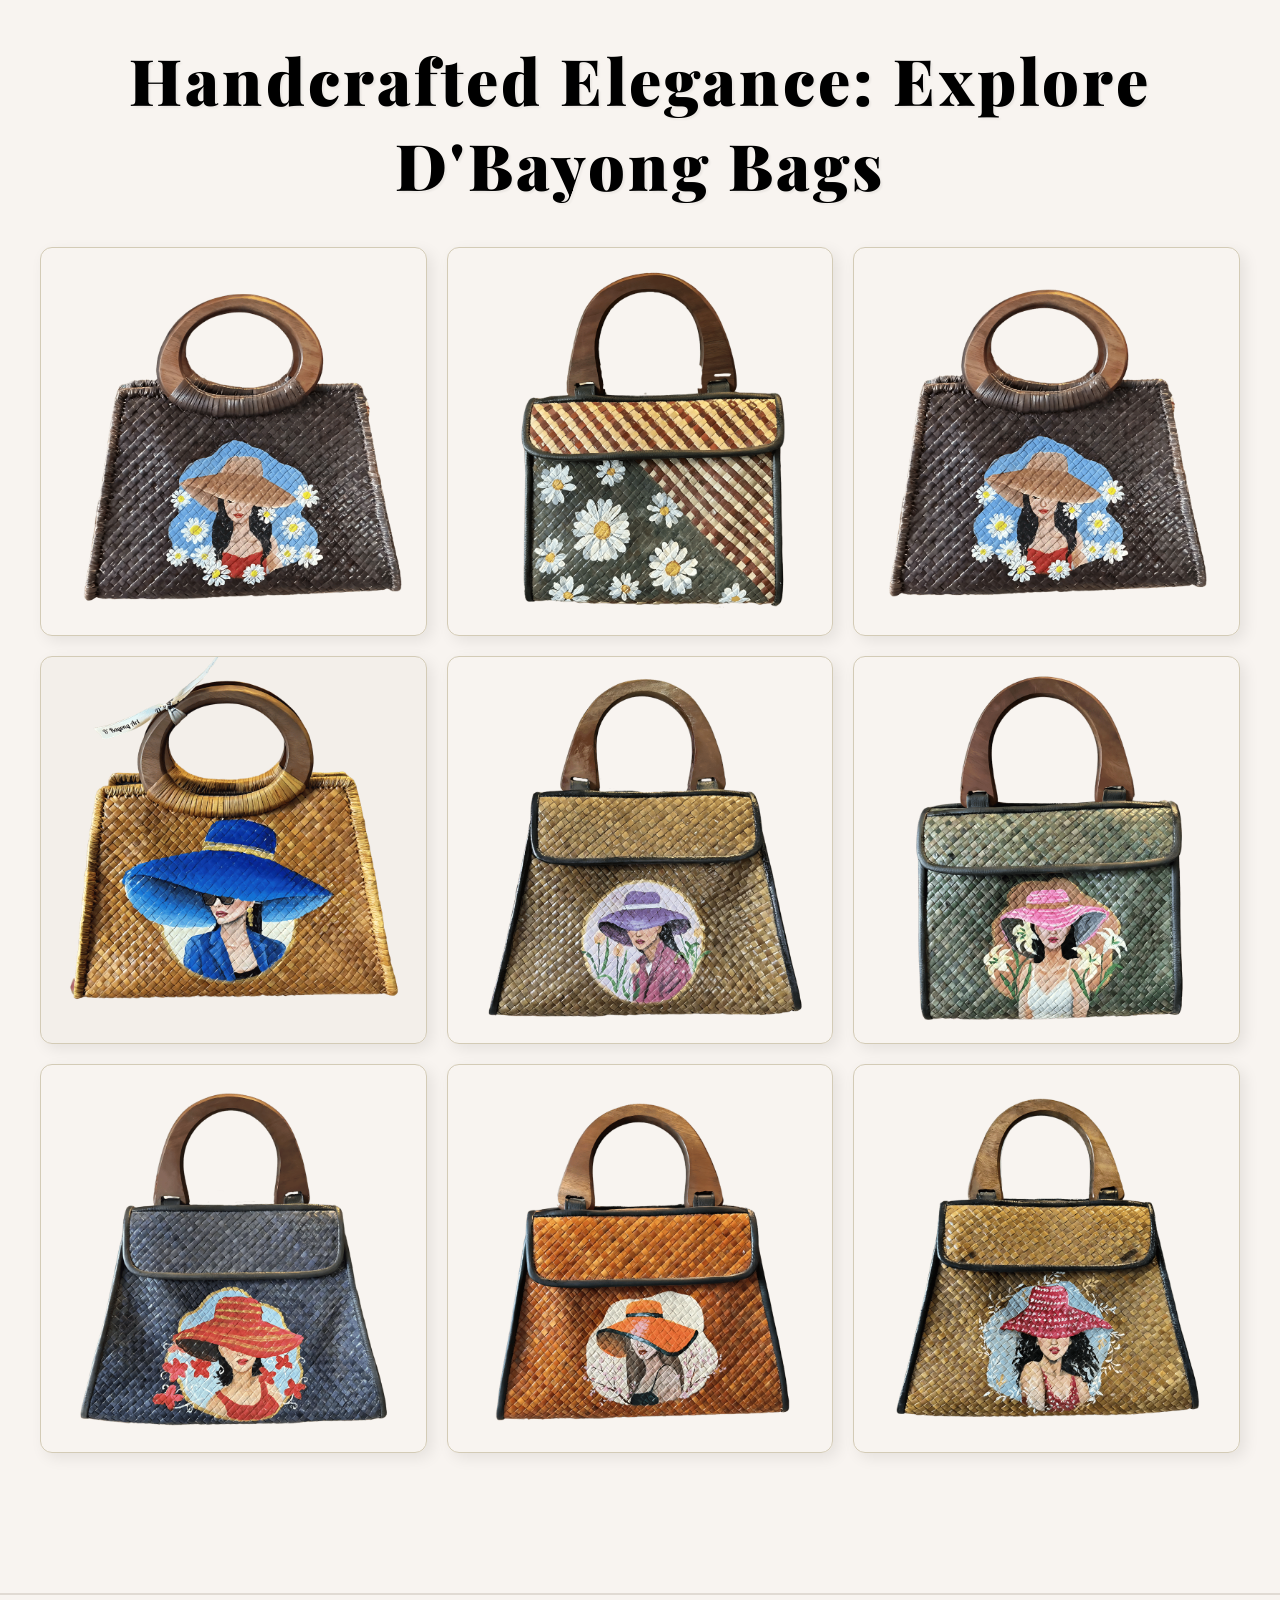
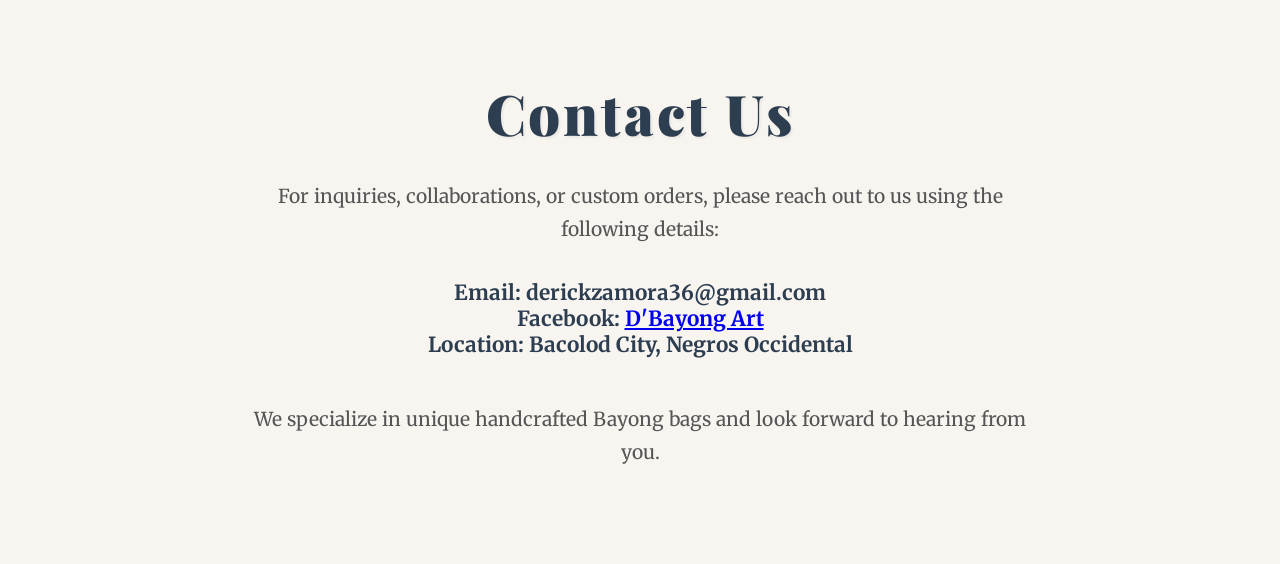
==== commit 4f4e5b7d: "Update index.html" ====
--- a/index.html
+++ b/index.html
@@ -9,11 +9,17 @@
     <meta charset="UTF-8">
     <meta name="viewport" content="width=device-width, initial-scale=1.0">
     <title>D'Bayong Art - Your Daily Bayong Buddy</title>
-   <meta property="og:title" content="D'Bayong Art - Your Daily Bayong Buddy">
+  <meta property="og:title" content="D'Bayong Art - Your Daily Bayong Buddy">
 <meta property="og:description" content="Unique and One of its Kind art pieces in our export quality pandan made bayong bags.">
-<meta property="og:image" content="https://d-bayong-art.github.io/D-Bayong-Art/logo (2).png">
-<meta property="og:url" content="https://d-bayong-art.github.io/D-Bayong-Art/">
-<meta property="og:type" content="website"> 
+<meta property="og:image" content="https://akikooooa.github.io/D-Bayong-Art/images/logo.png">
+<meta property="og:type" content="website">
+
+<meta name="twitter:card" content="summary_large_image">
+<meta name="twitter:title" content="D'Bayong Art - Your Daily Bayong Buddy">
+<meta name="twitter:description" content="Unique and One of its Kind art pieces in our export quality pandan made bayong bags.">
+<meta name="twitter:image" content="https://akikooooa.github.io/D-Bayong-Art/your-preview-image.png"> ```
+
+
 <link rel="stylesheet" href="style.css">
     <style>
         * {
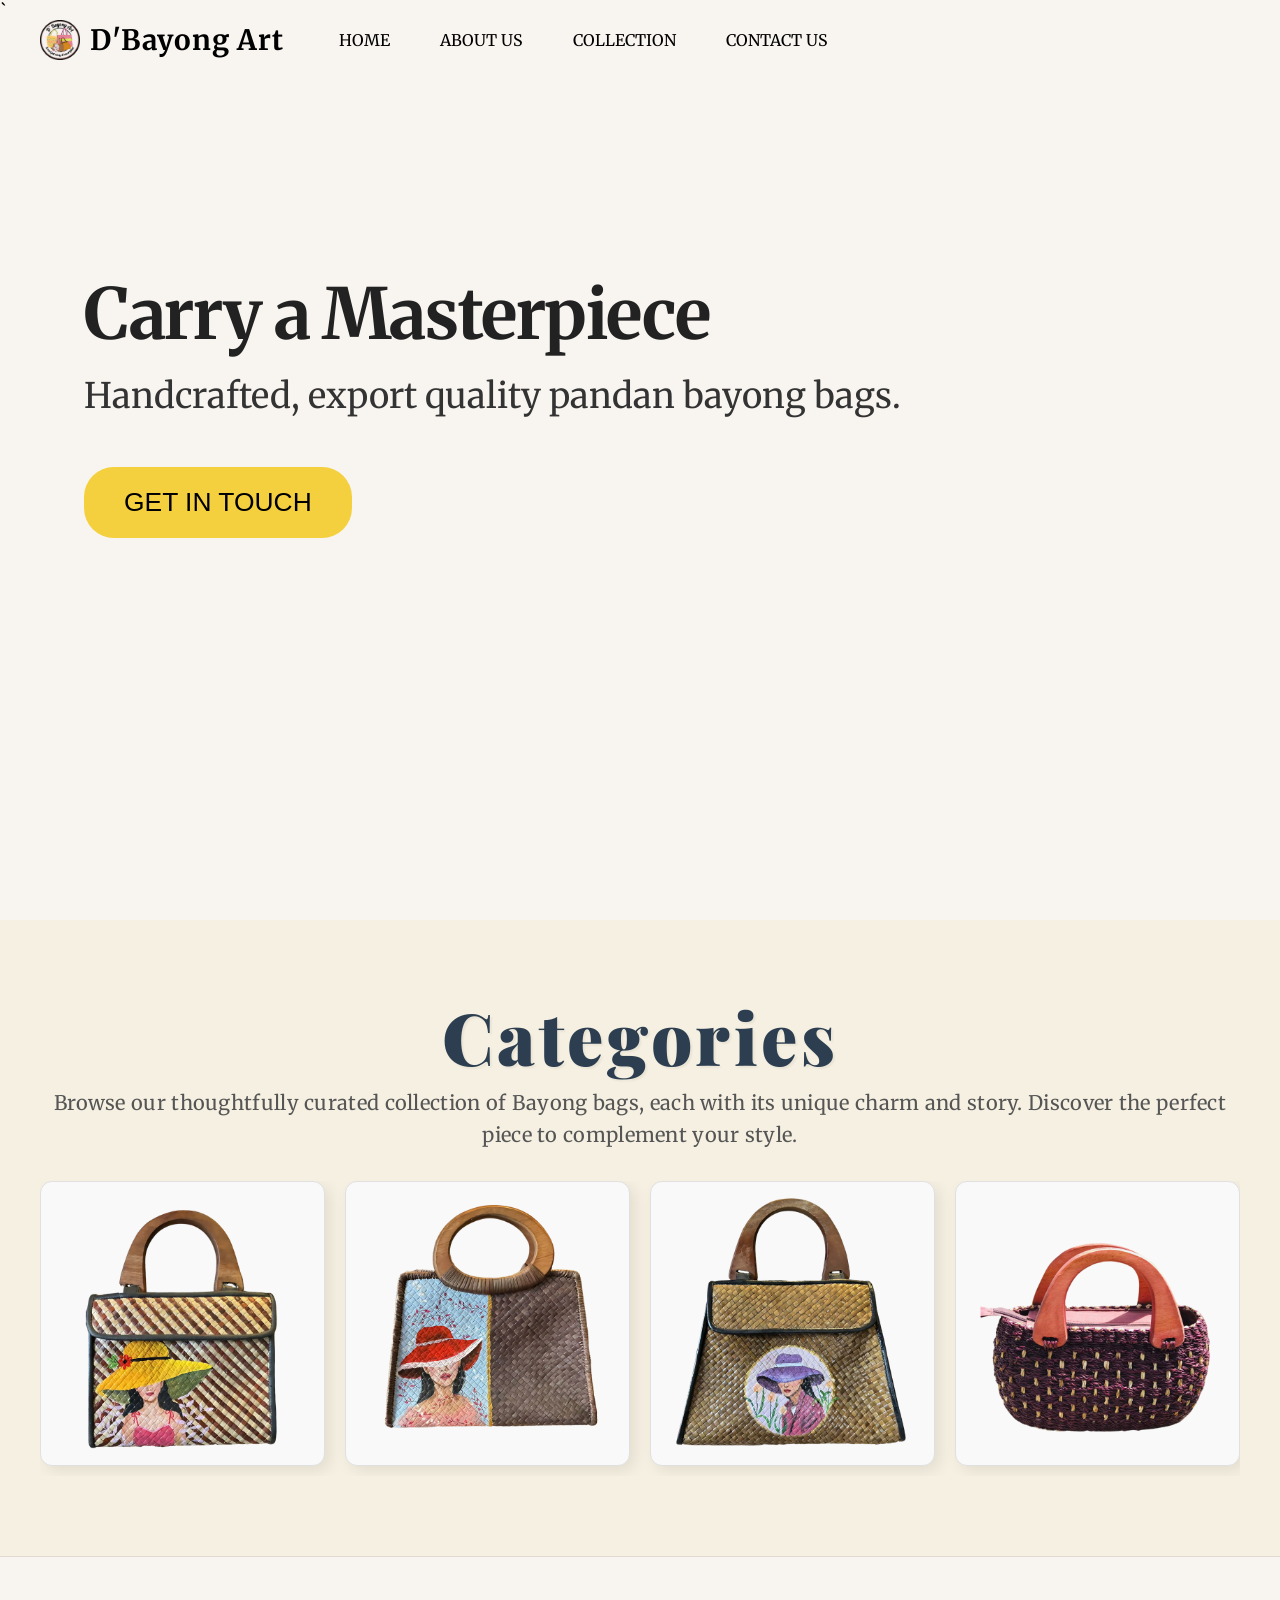
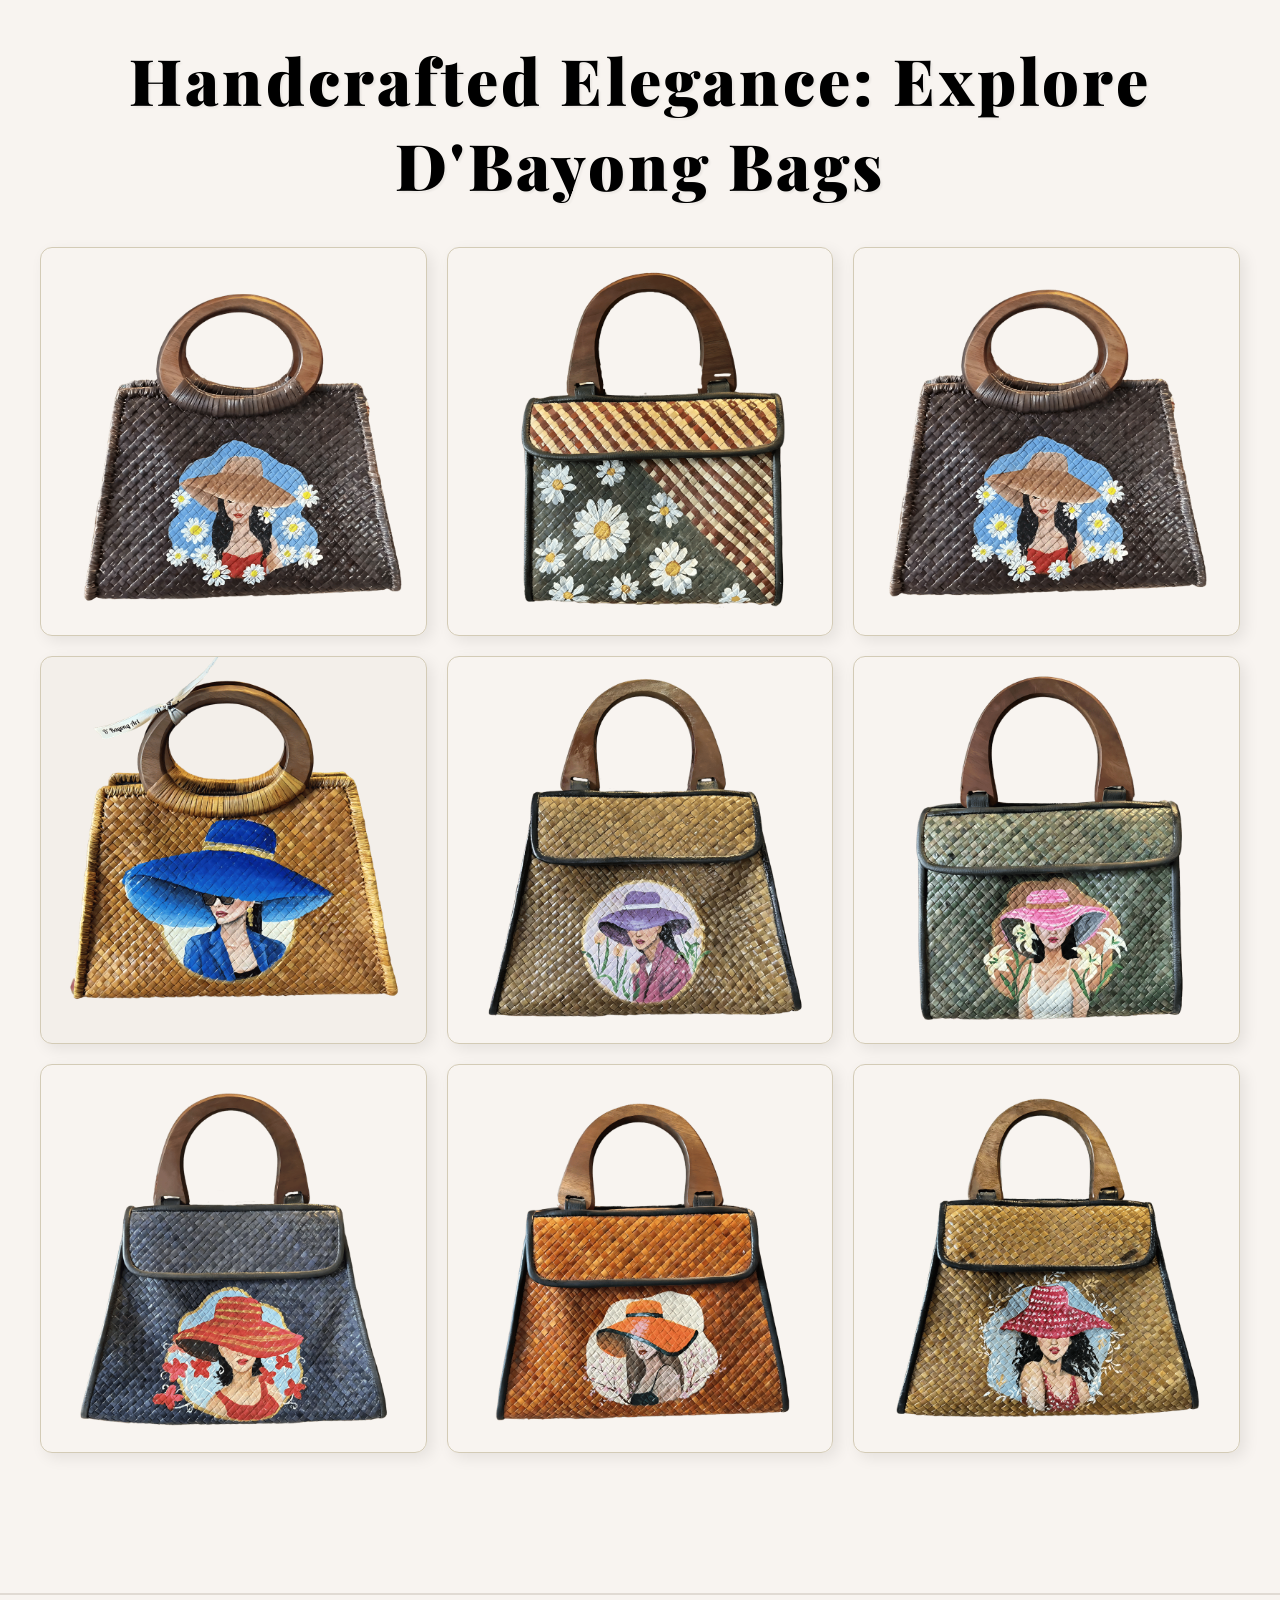
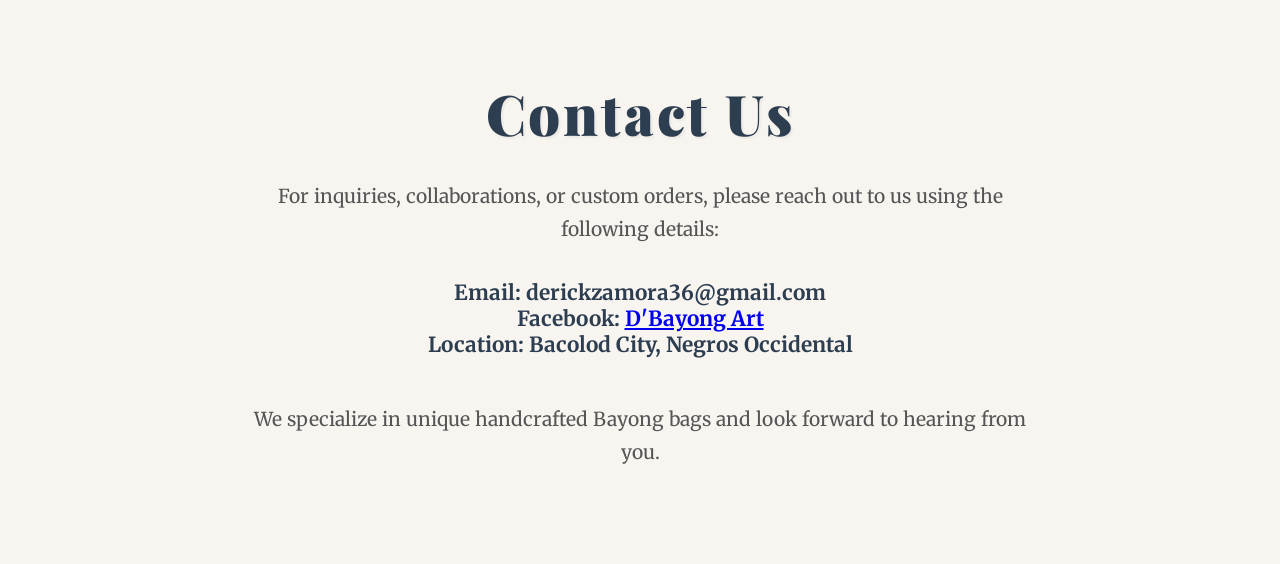
==== commit 4aa8eb90: "Update index.html" ====
--- a/index.html
+++ b/index.html
@@ -12,12 +12,13 @@
   <meta property="og:title" content="D'Bayong Art - Your Daily Bayong Buddy">
 <meta property="og:description" content="Unique and One of its Kind art pieces in our export quality pandan made bayong bags.">
 <meta property="og:image" content="https://akikooooa.github.io/D-Bayong-Art/images/logo.png">
+<meta name="twitter:image" content="https://akikooooa.github.io/D-Bayong-Art/images/logo.png">
 <meta property="og:type" content="website">
 
 <meta name="twitter:card" content="summary_large_image">
 <meta name="twitter:title" content="D'Bayong Art - Your Daily Bayong Buddy">
 <meta name="twitter:description" content="Unique and One of its Kind art pieces in our export quality pandan made bayong bags.">
-<meta name="twitter:image" content="https://akikooooa.github.io/D-Bayong-Art/your-preview-image.png"> ```
+`
 
 
 <link rel="stylesheet" href="style.css">
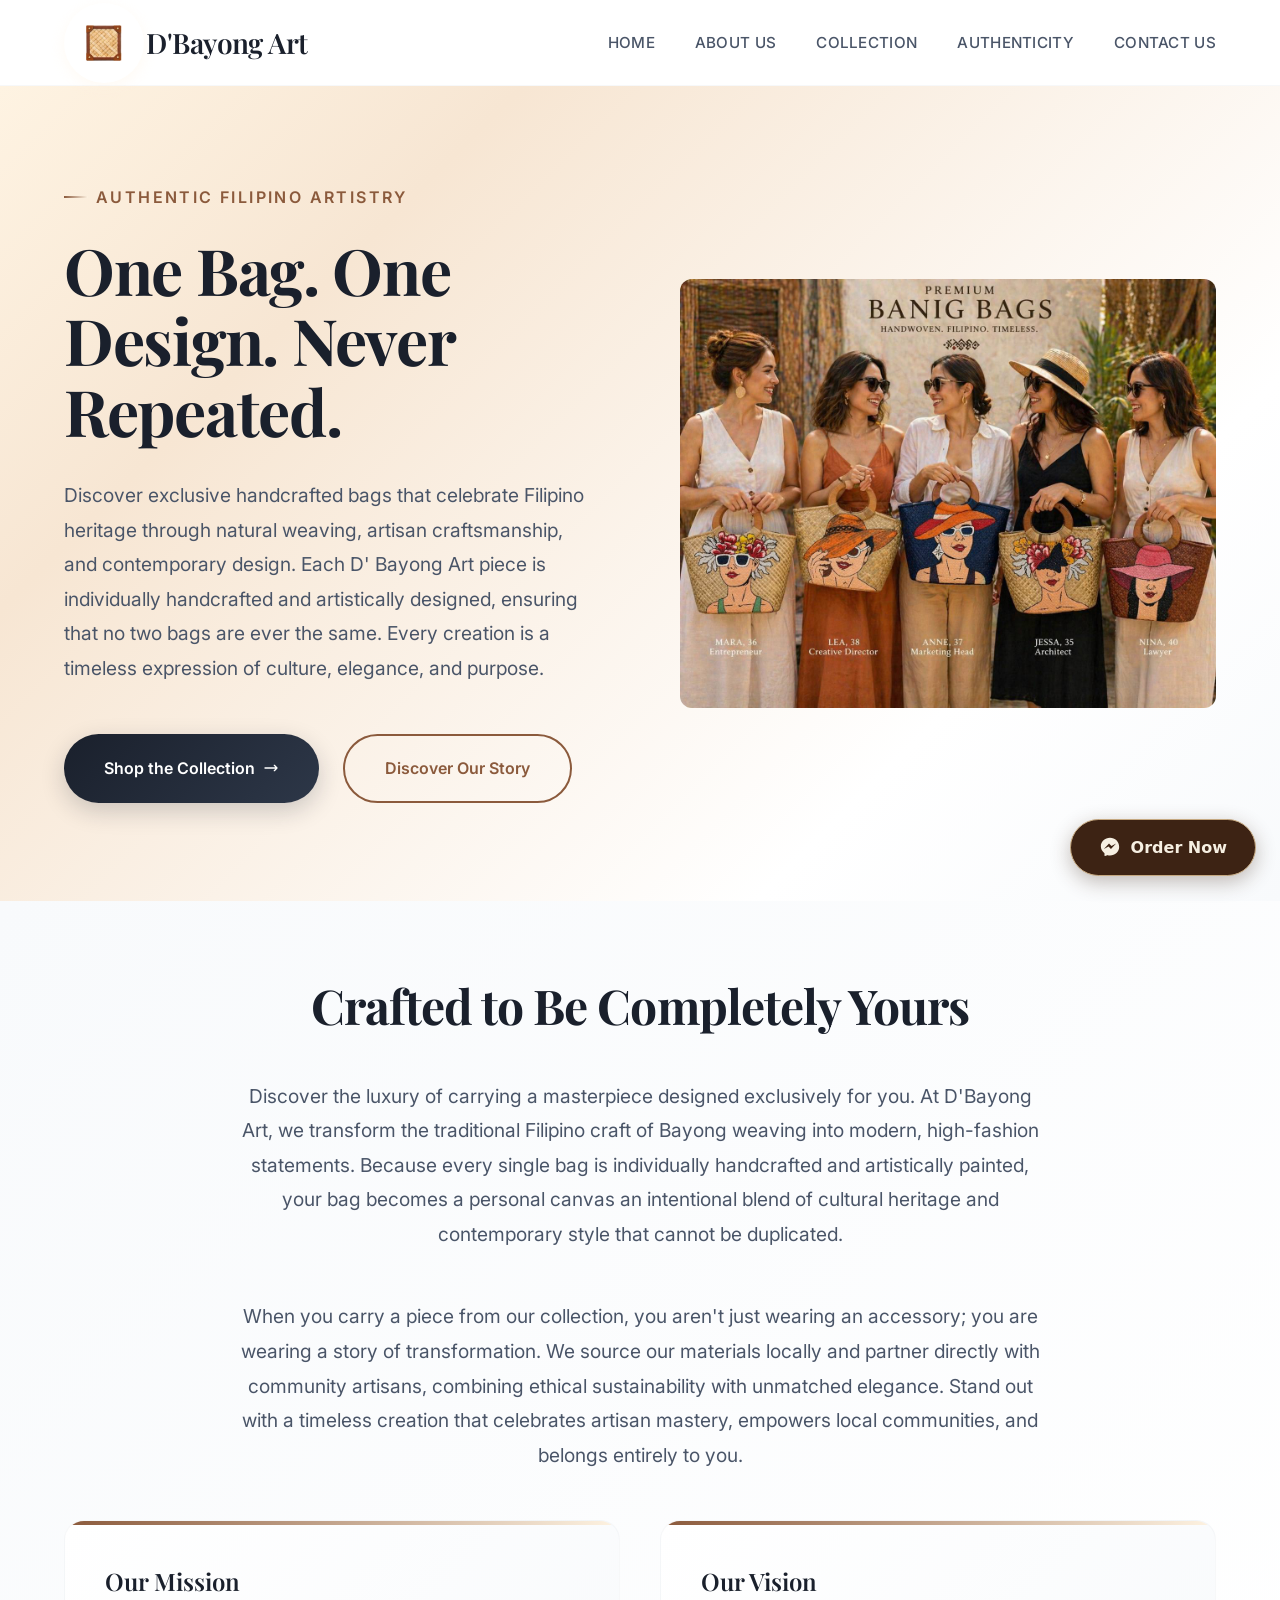
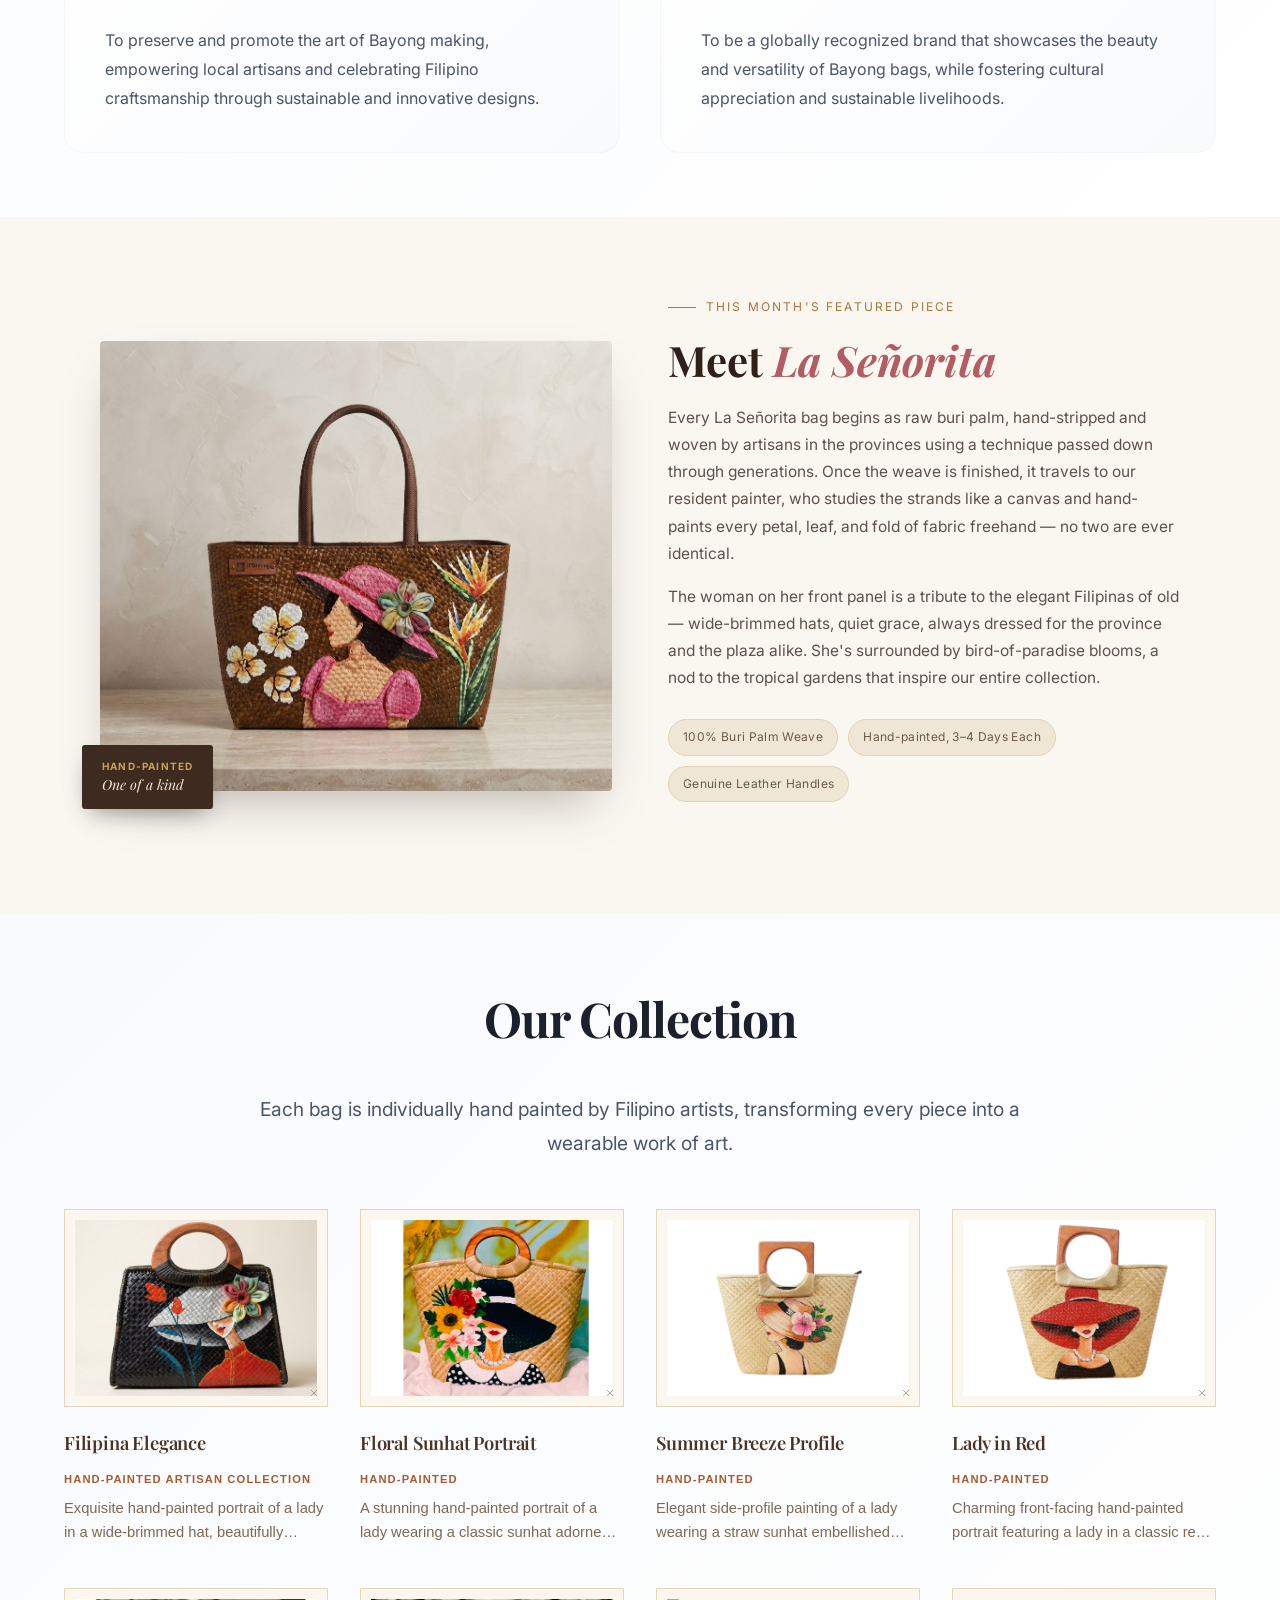
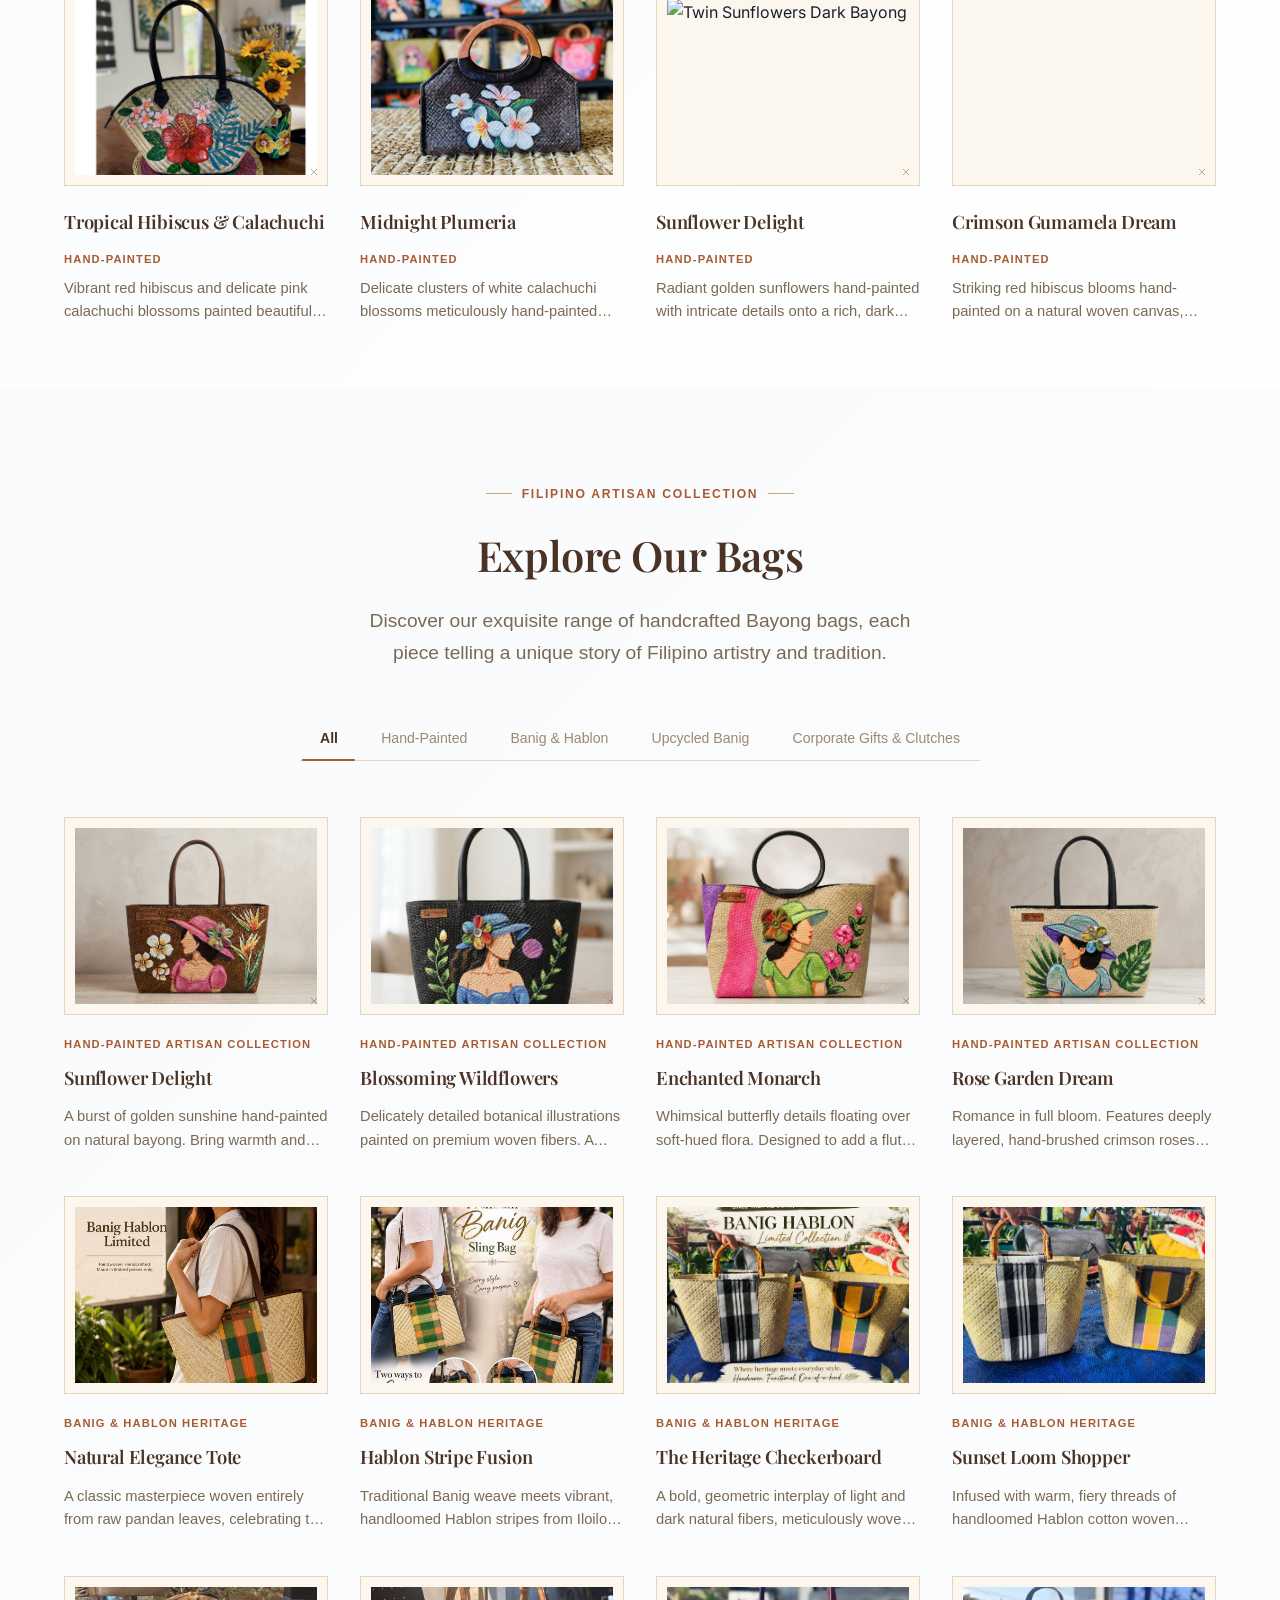
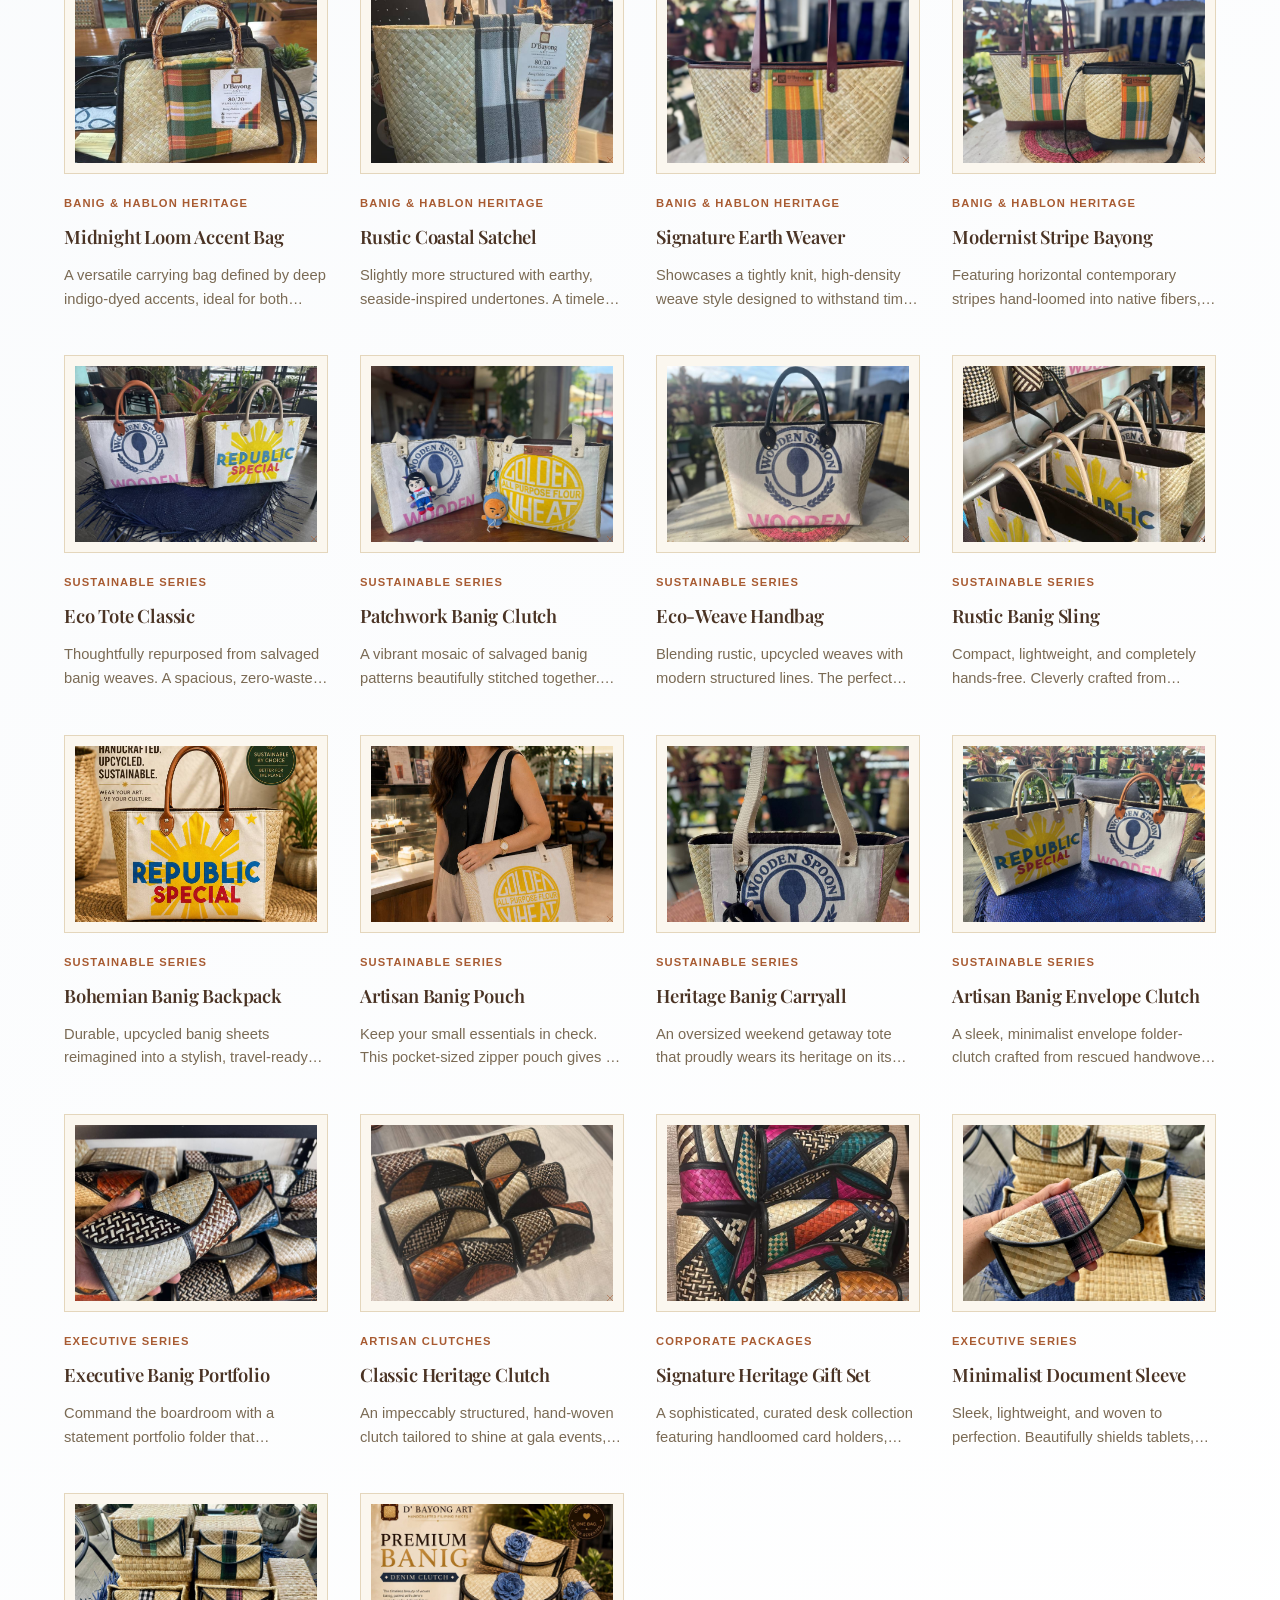
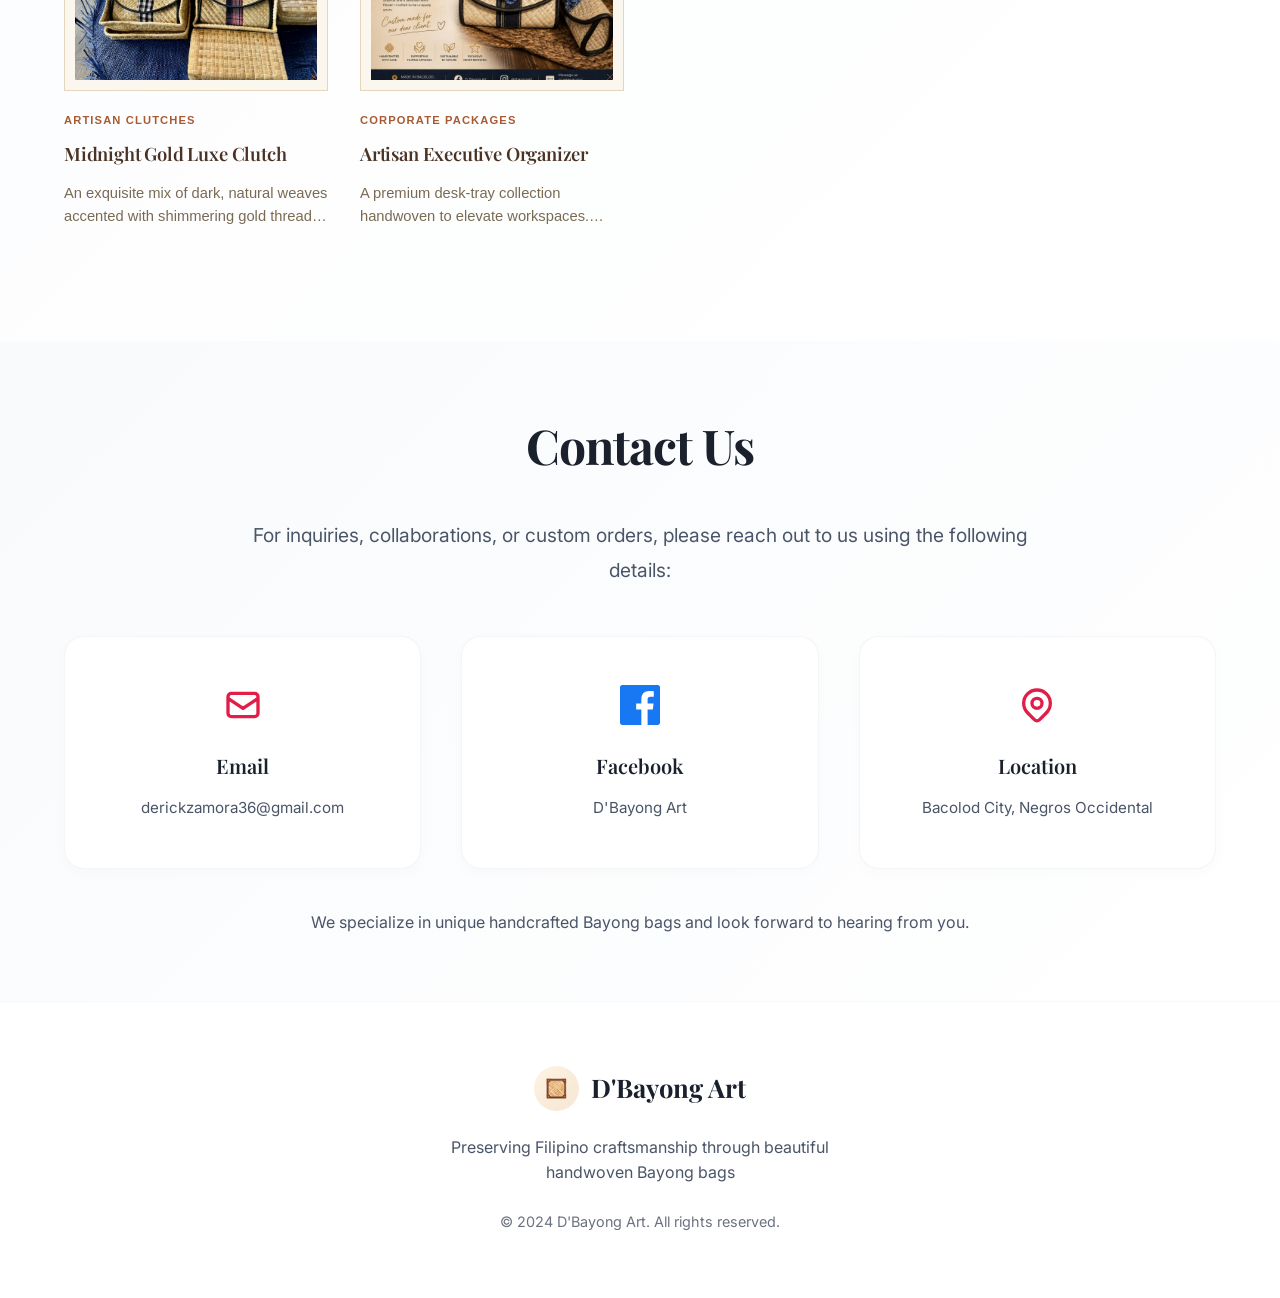
==== commit f0ca2236: "New Final" ====
--- a/index.html
+++ b/index.html
@@ -1,560 +1,1003 @@
-<!DOCTYPE html>
-<html lang="en">
-<head>
-    <meta charset="UTF-8">
-    <title>D'Bayong Art</title>
-    <meta name="viewport" content="width=device-width, initial-scale=1.0">
-    <link rel="icon" href="logo (2).png" type="image/png">
-    <link href="https://fonts.googleapis.com/css2?family=Merriweather:wght@400;700&family=Playfair+Display:wght@700;900&display=swap" rel="stylesheet">
-    <meta charset="UTF-8">
-    <meta name="viewport" content="width=device-width, initial-scale=1.0">
-    <title>D'Bayong Art - Your Daily Bayong Buddy</title>
-  <meta property="og:title" content="D'Bayong Art - Your Daily Bayong Buddy">
-<meta property="og:description" content="Unique and One of its Kind art pieces in our export quality pandan made bayong bags.">
-<meta property="og:image" content="https://akikooooa.github.io/D-Bayong-Art/images/logo.png">
-<meta name="twitter:image" content="https://akikooooa.github.io/D-Bayong-Art/images/logo.png">
-<meta property="og:type" content="website">
-
-<meta name="twitter:card" content="summary_large_image">
-<meta name="twitter:title" content="D'Bayong Art - Your Daily Bayong Buddy">
-<meta name="twitter:description" content="Unique and One of its Kind art pieces in our export quality pandan made bayong bags.">
-`
-
-
-<link rel="stylesheet" href="style.css">
-    <style>
-        * {
-            margin: 0;
-            padding: 0;
-            box-sizing: border-box;
-        }
-
-        body, html {
-            height: 100%;
-            font-family: 'Merriweather', serif;
-            background-color: #f8f4f0;
-            scroll-behavior: smooth;
-        }
-
-        /* Navbar Styles */
-        .navbar {
-            width: 100%;
-            padding: 20px 40px;
-            background-color: transparent;
-            display: flex;
-            align-items: center;
-            justify-content: flex-start; /* Align items to the left */
-            position: absolute;
-            top: 0;
-            left: 0;
-            z-index: 10;
-            height: auto;
-            flex-wrap: wrap; /* For mobile responsiveness */
-        }
-
-        .logo-area {
-            display: flex;
-            align-items: center; /* Vertically align logo and text */
-            margin-bottom: 0;
-            margin-right: 20px; /* Add space between logo area and nav */
-        }
-
-        .logo-area img {
-            width: 40px;
-            height: 40px;
-            margin-right: 10px;
-        }
-
-        .logo-text {
-            font-size: 28px;
-            font-family: 'Merriweather', serif;
-            color: black;
-            font-weight: 700;
-            letter-spacing: 1px;
-            margin-right: 20px; /* Add space between logo text and nav */
-        }
-
-        .nav-links {
-            display: flex; /* Arrange links horizontally */
-            gap: 20px; /* Space between links */
-            margin-top: 0;
-            flex-wrap: wrap; /* For mobile responsiveness */
-        }
-
-        .nav-links a {
-            text-decoration: none;
-            color: black;
-            font-family: 'Merriweather', serif;
-            font-weight: 400;
-            padding: 10px 15px;
-            text-transform: uppercase;
-        }
-
-        .nav-links a:hover {
-            color: #f4d03f;
-        }
-
-        /* Main Content Styles */
-        .main-content {
-            position: relative;
-            width: 100%;
-            height: 100vh;
-            background-image: url('Background.png');
-            background-size: cover;
-            background-position: center center;
-            background-repeat: no-repeat;
-            display: flex;
-            flex-direction: column;
-        }
-
-        .circle-overlay {
-            position: absolute;
-            top: 2.5%;
-            right: 0;
-            width: 55%;
-            height: 95%;
-            border-radius: 50%;
-            overflow: hidden;
-        }
-
-        .circle-overlay img {
-            width: 100%;
-            height: 100%;
-            object-fit: cover;
-            display: block;
-        }
-
-        .description-container {
-            position: absolute;
-            top: 25%;
-            left: 5%;
-            width: 70%;
-            color: #333;
-            font-size: 1.1em;
-            line-height: 1.4;
-            padding: 20px;
-            border-radius: 15px;
-            display: flex;
-            flex-direction: column;
-            justify-content: center;
-            align-items: flex-start;
-            background-color: transparent;
-        }
-
-        .description-title {
-            font-size: 4em;
-            font-family: 'Merriweather', serif;
-            font-weight: 700;
-            margin-bottom: 0.1em;
-            color: #222;
-            text-align: left;
-            letter-spacing: -0.02em;
-        }
-
-        @media (max-width: 768px) {
-            .navbar {
-                flex-direction: column; /* Stack logo and navigation */
-                align-items: center; /* Center items horizontally */
-                padding: 15px 20px; /* Adjust padding */
-                justify-content: flex-start; /* Align items to the top */
-                background-color: rgba(248, 244, 240, 0.95); /* Add a semi-transparent background */
-            }
-
-            .logo-area {
-                margin-bottom: 15px; /* Add space below the logo */
-                margin-right: 0; /* Remove right margin */
-                text-align: center; /* Center the logo elements */
-            }
-
-            .nav-links {
-                display: flex;
-                flex-direction: column; /* Stack navigation links vertically */
-                gap: 10px; /* Add space between links */
-                text-align: center; /* Center the links */
-                width: 100%; /* Make links take full width */
-                margin-top: 15px; /* Add some top margin to separate from the logo */
-            }
-
-            .nav-links a {
-                display: block; /* Make each link take full width for easier tapping */
-                padding: 10px 0; /* Adjust vertical padding, remove horizontal */
-                border-bottom: 1px solid #eee; /* Add a subtle separator */
-            }
-
-            .nav-links a:last-child {
-                border-bottom: none; /* Remove the bottom border from the last link */
-            }
-
-            .main-content {
-                height: auto; /* Adjust height for content flow */
-                padding-top: 120px; /* Adjust top padding to accommodate the navigation */
-                align-items: center; /* Center content horizontally */
-                text-align: center; /* Center text within main content */
-            }
-
-            .circle-overlay {
-                position: relative; /* Adjust positioning context */
-                top: auto; /* Reset top */
-                right: auto; /* Reset right */
-                width: 70%; /* Adjust width of the circular image */
-                margin: 20px auto; /* Center the image */
-                height: auto; /* Adjust height automatically */
-            }
-
-            .description-container {
-                position: relative; /* Adjust positioning context */
-                top: auto; /* Reset top */
-                left: auto; /* Reset left */
-                width: 90%; /* Adjust width of the description container */
-                margin: 20px auto; /* Center the container */
-                text-align: center; /* Center text within the container */
-                padding: 20px; /* Adjust padding */
-                background-color: rgba(248, 244, 240, 0.8); /* Keep a semi-transparent background */
-            }
-
-            .description-title {
-                font-size: 2.2em; /* Slightly smaller font size for better wrapping */
-                line-height: 1.1; /* Adjust line height for closer lines */
-                text-align: center; /* Center the title */
-            }
-
-            .description-text {
-                font-size: 1.1em; /* Further adjust text size for mobile */
-                line-height: 1.5; /* Improve readability with adjusted line height */
-                text-align: center; /* Center the text */
-                margin-bottom: 1em; /* Adjust bottom margin */
-            }
-
-            .get-in-touch-button {
-                padding: 15px 30px; /* Adjust button padding */
-                font-size: 1.1em; /* Adjust button font size */
-                margin-top: 20px; /* Adjust top margin */
-            }
-        }
-        
-
-
-        .description-text {
-            font-size: 2em;
-            text-align: left;
-            margin-bottom: 0.5em;
-        }
-
-        .get-in-touch-button {
-            background-color: #f4d03f;
-            padding: 20px 40px;
-            border: none;
-            border-radius: 30px;
-            margin-top: 30px;
-            font-size: 1.5em;
-            cursor: pointer;
-            transition: background-color 0.3s ease;
-        }
-
-        .get-in-touch-button:hover {
-            background-color: #e5c12f;
-        }
-
-        /* Categories Section Styles */
-        .category-section {
-            display: flex;
-            flex-direction: column; /* Changed to column */
-            align-items: center; /* Center items horizontally */
-            padding: 80px 40px;
-            background-color: #f5f0e1;
-            overflow: hidden;
-            border-bottom: 1px solid #e0dad3;
-            text-align: center; /* Center text within the section */
-        }
-
-        .category-text {
-            width: 100%; /* Full width for the text container */
-            text-align: center; /* Center the text */
-            order: 1; /* Ensure text is displayed first */
-            margin-bottom: 30px; /* Add margin below the text */
-        }
-
-        .categories-title {
-            font-size: 4.5em;
-            font-family: 'Playfair Display', serif;
-            font-weight: 900;
-            color: #2c3e50;
-            margin-bottom: 15px;
-            line-height: 1;
-            letter-spacing: 0.05em;
-            text-shadow: 2px 2px 2px rgba(0, 0, 0, 0.05);
-        }
-
-        .categories-description {
-            font-size: 1.25em;
-            font-family: 'Merriweather', serif;
-            color: #555;
-            line-height: 1.6;
-            letter-spacing: 0.015em;
-        }
-
-        .category-images {
-            display: flex;
-            flex-wrap: nowrap;
-            justify-content: center; /* Center images horizontally */
-            width: 100%; /* Full width for images container */
-            gap: 20px;
-            overflow-x: auto;
-            scrollbar-width: none;
-            -ms-overflow-style: none;
-            align-self: center;
-            padding-bottom: 10px;
-            order: 2;
-        }
-
-        .category-images::-webkit-scrollbar {
-            display: none;
-        }
-
-        .image-container {
-            width: auto;
-            height: auto;
-            min-width: 180px;
-            max-height: 300px;
-            overflow: hidden;
-            background-color: #f9f9f9;
-            border-radius: 12px;
-            box-shadow: 5px 5px 15px rgba(0, 0, 0, 0.08);
-            transition: transform 0.3s ease-in-out, box-shadow 0.3s ease-in-out;
-            border: 1px solid #e0e0e0;
-        }
-
-        .image-container:hover {
-            transform: translateY(-5px) scale(1.05);
-            box-shadow: 8px 8px 20px rgba(0, 0, 0, 0.1);
-        }
-
-        .bag-image {
-            display: block;
-            width: auto;
-            max-width: 100%;
-            height: auto;
-            max-height: 300px;
-            object-fit: contain;
-        }
-
-        .image-container:hover .bag-image {
-            opacity: 0.9;
-        }
-
-        /* Artworks Section Styles */
-        .artworks-section {
-            padding: 80px 40px;
-            text-align: center;
-        }
-
-        .artworks-title {
-            font-size: 4em;
-            font-family: 'Playfair Display', serif;
-            font-weight: 900;
-            color: black;
-            margin-bottom: 40px;
-            letter-spacing: 0.05em;
-            text-shadow: 2px 2px 2px rgba(0, 0, 0, 0.05);
-            text-align: center;
-        }
-
-        .artworks-grid {
-            display: grid;
-            grid-template-columns: repeat(3, 1fr);
-            gap: 20px;
-            margin-top: 20px;
-        }
-
-        .artwork-container {
-            width: 100%;
-            height: 0;
-            padding-bottom: 100%;
-            position: relative;
-            border-radius: 12px;
-            overflow: hidden;
-            box-shadow: 5px 5px 15px rgba(0, 0, 0, 0.08);
-            transition: transform 0.3s ease-in-out, box-shadow 0.3s ease-in-out;
-            border: 1px solid #d3cbb6;
-        }
-
-        .artwork-container:hover {
-            transform: translateY(-5px) scale(1.05);
-            box-shadow: 8px 8px 20px rgba(0, 0, 0, 0.1);
-        }
-
-        .artwork-image {
-            position: absolute;
-            top: 0;
-            left: 0;
-            width: 100%;
-            height: 100%;
-            object-fit: cover;
-            border-radius: 8px;
-            filter: sepia(10%);
-        }
-
-        /* Contact Us Section Styles */
-        .contact-us-section {
-            background-color: #f8f4f0;
-            padding: 80px 40px;     /* Increased padding for prominence */
-            text-align: center;
-            border-top: 2px solid #e0dad3; /* Added border for separation */
-            margin-top: 60px; /* Added margin to create space */
-        }
-
-        .contact-us-title {
-            font-size: 3.5em; /* Increased font size */
-            font-family: 'Playfair Display', serif;
-            font-weight: 900;
-            color: #2c3e50;
-            margin-bottom: 30px; /* Increased margin */
-            letter-spacing: 0.05em;
-            text-shadow: 2px 2px 2px rgba(0, 0, 0, 0.05);
-        }
-
-        .contact-us-content {
-            display: flex;
-            flex-direction: column;
-            align-items: center;
-            margin-top: 30px; /* Increased margin */
-            gap: 20px; /* Increased gap */
-        }
-
-        .contact-us-text {
-            font-size: 1.2em; /* Increased font size */
-            color: #555;
-            line-height: 1.7; /* Increased line height for better readability */
-            max-width: 800px; /* Added max width for wider screens */
-            margin-bottom: 15px;
-        }
-
-        .contact-info {
-            font-size: 1.3em; /* Increased font size */
-            font-weight: 700;
-            color: #2c3e50;
-            text-align: center;
-            margin-bottom: 25px;
-        }
-
-        .contact-social {
-            display: flex;
-            gap: 20px;
-            margin-top: 20px;
-        }
-
-        .contact-social a {
-            text-decoration: none;
-            color: #f4d03f;
-            font-size: 2em; /* Increased font size */
-            transition: color
-        }
-
-        .contact-social a:hover {
-            color: #e5c12f;
-        }
-    </style>
-</head>
-<body>
-    <header class="navbar">
-        <div class="logo-area">
-            <img src="logo (2).png" alt="Logo">
-            <span class="logo-text">D'Bayong Art</span>
-        </div>
-        <nav class="nav-links">
-            <a href="index.html">Home</a>
-            <a href="aboutus.html">About Us</a>
-            <a href="#artworks-section">Collection</a>
-            <a href="#contact-us-section">Contact Us</a>
-        </nav>
-    </header>
-
-    <main class="main-content">
-        <div class="circle-overlay">
-            <img src="your-circular-image.png" alt="Bayong Product">
-        </div>
-        <div class="description-container">
-            <h2 class="description-title">Carry a Masterpiece</h2>
-            <p class="description-text">
-            Handcrafted, export quality pandan bayong bags.<br>
-              
-            </p>
-            <button class="get-in-touch-button">GET IN TOUCH</button>
-        </div>
-    </main>
-
-    <section class="category-section">
-        <div class="category-text">
-            <h2 class="categories-title">Categories</h2>
-            <p class="categories-description">
-                Browse our thoughtfully curated collection of Bayong bags, each with its unique charm and story. Discover the perfect piece to complement your style.
-            </p>
-        </div>
-        <div class="category-images">
-            <div class="image-container">
-                <img src="category.png" alt="Bayong Bag 2" class="bag-image">
-            </div>
-            <div class="image-container">
-                <img src="category1.png" alt="Bayong Bag 3" class="bag-image">
-            </div>
-            <div class="image-container">
-                <img src="category2.png" alt="Bayong Bag 4" class="bag-image">
-            </div>
-            <div class="image-container">
-                <img src="category3.png" alt="Bayong Bag 5" class="bag-image">
-            </div>
-        </div>
-    </section>
-
-    <section id="artworks-section" class="artworks-section">
-        <h2 class="artworks-title">Handcrafted Elegance: Explore D'Bayong Bags</h2>
-        <div class="artworks-grid">
-            <div class="artwork-container">
-                <img src="1.png" alt="Artwork 1" class="artwork-image">
-            </div>
-            <div class="artwork-container">
-                <img src="2.png" alt="Artwork 2" class="artwork-image">
-            </div>
-            <div class="artwork-container">
-                <img src="3.png" alt="Artwork 3" class="artwork-image">
-            </div>
-            <div class="artwork-container">
-                <img src="4.png" alt="Artwork 4" class="artwork-image">
-            </div>
-            <div class="artwork-container">
-                <img src="5.png" alt="Artwork 5" class="artwork-image">
-            </div>
-            <div class="artwork-container">
-                <img src="6.png" alt="Artwork 6" class="artwork-image">
-            </div>
-            <div class="artwork-container">
-                <img src="7.png" alt="Artwork 7" class="artwork-image">
-            </div>
-            <div class="artwork-container">
-                <img src="8.png" alt="Artwork 8" class="artwork-image">
-            </div>
-            <div class="artwork-container">
-                <img src="9.png" alt="Artwork 9" class="artwork-image">
-            </div>
-        </div>
-    </section>
-
-    <section id="contact-us-section" class="contact-us-section">
-        <h2 class="contact-us-title">Contact Us</h2>
-        <div class="contact-us-content">
-            <p class="contact-us-text">
-                For inquiries, collaborations, or custom orders, please reach out to us using the following details:
-            </p>
-            <p class="contact-info">
-                <strong>Email:</strong> derickzamora36@gmail.com<br>
-                <strong>Facebook:</strong> <a href="https://www.facebook.com/DBayongArt" target="_blank" rel="noopener noreferrer">D'Bayong Art</a><br>
-                <strong>Location:</strong> Bacolod City, Negros Occidental
-            </p>
-            <p class="contact-us-text">
-                We specialize in unique handcrafted Bayong bags and look forward to hearing from you.
-            </p>
-        </div>
-    </section>
-
-</body>
-</html>
+<!DOCTYPE html>
+<html lang="en">
+<head>
+    <meta charset="UTF-8">
+    <meta name="viewport" content="width=device-width, initial-scale=1.0">
+    <meta name="description" content="D'Bayong Art - Handcrafted Filipino Bayong Bags featuring unique designs and traditional craftsmanship">
+    <meta name="theme-color" content="#ffffff">
+    <meta name="referrer" content="strict-origin-when-cross-origin">
+    <title>D'Bayong Art</title>
+
+  <!-- Favicon (Fixed: changed class to rel, and updated type to image/png) -->
+    <link rel="icon" href="title logo.png" type="image/png">
+
+    <!-- Preconnect first so the font request starts as early as possible -->
+    <link rel="preconnect" href="https://fonts.googleapis.com">
+    <link rel="preconnect" href="https://fonts.gstatic.com" crossorigin>
+
+    <!-- Preload the logo and hero image so they render immediately (Fixed: added type="image/png" to matching preload) -->
+    <link rel="preload" href="title logo.png" as="image" type="image/png">
+    <link rel="preload" href="https://hebbkx1anhila5yf.public.blob.vercel-storage.com/487170433_667806939336144_5128764198698510932_n.jpg-rbHRyNOs4pLvw9NVE1ETfCePNebyNY.jpeg" as="image" fetchpriority="high">
+    <link href="https://fonts.googleapis.com/css2?family=Playfair+Display:wght@400;500;600;700&family=Inter:wght@300;400;500;600&display=swap" rel="stylesheet">
+    <link rel="stylesheet" href="style.css">
+</head>
+<body>
+
+    <header class="header">
+        <div class="container">
+            <div class="header-content">
+
+                <div class="logo">
+                    <div class="logo-circle">
+                        <img src="ass.png" alt="D'Bayong Art">
+                    </div>
+                    <span class="logo-text">D'Bayong Art</span>
+                </div>
+
+                <nav class="nav" aria-label="Primary">
+                    <a href="#home" class="nav-link">HOME</a>
+                    <a href="aboutus.html" class="nav-link">ABOUT US</a>
+                    <a href="#collection" class="nav-link">COLLECTION</a>
+                    <a href="authentic.html" class="nav-link">AUTHENTICITY</a>
+                    <a href="#contact" class="nav-link">CONTACT US</a>
+                </nav>
+
+                <button class="mobile-menu-btn" aria-label="Toggle menu" aria-expanded="false" aria-controls="mobileNav">
+                    <svg width="24" height="24" fill="none" stroke="#8B5A3C" viewBox="0 0 24 24">
+                        <path stroke-linecap="round" stroke-linejoin="round" stroke-width="2" d="M4 6h16M4 12h16M4 18h16"></path>
+                    </svg>
+                </button>
+            </div>
+
+            <nav class="mobile-nav" id="mobileNav" aria-label="Mobile">
+                <a href="#home" class="mobile-nav-link">HOME</a>
+                <a href="aboutus.html" class="mobile-nav-link">ABOUT US</a>
+                <a href="#collection" class="mobile-nav-link">COLLECTION</a>
+                <a href="authentic.html" class="nav-link">AUTHENTICITY</a>
+                <a href="#contact" class="mobile-nav-link">CONTACT US</a>
+            </nav>
+        </div>
+    </header>
+
+    <!-- Hero -->
+    <section id="home" class="hero">
+        <div class="container">
+            <div class="hero-content">
+                <div class="hero-text">
+                    <p class="hero-subtitle">AUTHENTIC FILIPINO ARTISTRY</p>
+                    <h1 class="hero-title">One Bag. One Design. Never Repeated.</h1>
+                    <p class="hero-description">
+                        Discover exclusive handcrafted bags that celebrate Filipino heritage through natural weaving, artisan craftsmanship, and contemporary design.
+                        Each D' Bayong Art piece is individually handcrafted and artistically designed, ensuring that no two bags are ever the same. Every creation is a timeless expression of culture, elegance, and purpose.
+                    </p>
+                    <div class="hero-buttons">
+                        <a href="#collection" class="hero-btn-primary">
+                            Shop the Collection
+                            <svg width="16" height="16" fill="none" stroke="currentColor" viewBox="0 0 24 24">
+                                <path stroke-linecap="round" stroke-linejoin="round" stroke-width="2" d="M17 8l4 4m0 0l-4 4m4-4H3"></path>
+                            </svg>
+                        </a>
+                        <a href="aboutus.html" class="hero-btn-secondary">Discover Our Story</a>
+                    </div>
+                </div>
+                <div class="hero-image">
+                    <img src="front image (2).jpg" alt="Beautiful display of handcrafted Bayong bags with artistic designs" fetchpriority="high" decoding="async">
+                </div>
+            </div>
+        </div>
+    </section>
+
+    <!-- JavaScript to toggle mobile navigation -->
+    <script>
+        document.addEventListener('DOMContentLoaded', () => {
+            const menuBtn = document.querySelector('.mobile-menu-btn');
+            const mobileNav = document.getElementById('mobileNav');
+            const mobileLinks = document.querySelectorAll('.mobile-nav-link');
+
+            function toggleMenu() {
+                const isExpanded = menuBtn.getAttribute('aria-expanded') === 'true';
+                menuBtn.setAttribute('aria-expanded', !isExpanded);
+                mobileNav.classList.toggle('active');
+            }
+
+            // Toggle menu on button click
+            menuBtn.addEventListener('click', toggleMenu);
+
+            // Close menu when clicking any mobile navigation link
+            mobileLinks.forEach(link => {
+                link.addEventListener('click', () => {
+                    menuBtn.setAttribute('aria-expanded', 'false');
+                    mobileNav.classList.remove('active');
+                });
+            });
+        });
+    </script>
+
+<!-- About Us Section -->
+<section id="about" class="section section-gray">
+    <div class="container">
+        
+        <!-- Story Copy -->
+        <h2 class="section-title">Crafted to Be Completely Yours</h2>
+
+        <p class="section-description">
+            Discover the luxury of carrying a masterpiece designed exclusively for you. At D'Bayong Art, we transform the traditional Filipino craft of Bayong weaving into modern, high-fashion statements. Because every single bag is individually handcrafted and artistically painted, your bag becomes a personal canvas an intentional blend of cultural heritage and contemporary style that cannot be duplicated.
+        </p>
+
+        <p class="section-description">
+            When you carry a piece from our collection, you aren't just wearing an accessory; you are wearing a story of transformation. We source our materials locally and partner directly with community artisans, combining ethical sustainability with unmatched elegance. Stand out with a timeless creation that celebrates artisan mastery, empowers local communities, and belongs entirely to you.
+        </p>
+
+        <!-- Mission & Vision Cards Grid -->
+        <div class="mission-vision">
+            <div class="card">
+                <h3 class="card-title">Our Mission</h3>
+                <p class="card-text">
+                    To preserve and promote the art of Bayong making, empowering local artisans and celebrating Filipino craftsmanship through sustainable and innovative designs.
+                </p>
+            </div>
+
+            <div class="card">
+                <h3 class="card-title">Our Vision</h3>
+                <p class="card-text">
+                    To be a globally recognized brand that showcases the beauty and versatility of Bayong bags, while fostering cultural appreciation and sustainable livelihoods.
+                </p>
+            </div>
+        </div>
+
+    </div>
+</section>
+
+<!-- ============================================
+     FEATURED BAG / "THE STORY BEHIND THE WEAVE" SPOTLIGHT
+     Place this section between "Our Vision" and "Our Collection"
+     ============================================ -->
+
+<style>
+  .spotlight {
+    background: #FAF7F1;
+    padding: 80px 24px;
+    position: relative;
+    overflow: hidden;
+  }
+
+  .spotlight__inner {
+    max-width: 1080px;
+    margin: 0 auto;
+    display: grid;
+    grid-template-columns: 1fr 1fr;
+    gap: 56px;
+    align-items: center;
+  }
+
+  /* ---- image side ---- */
+  .spotlight__media {
+    position: relative;
+  }
+
+  .spotlight__media img {
+    width: 100%;
+    display: block;
+    border-radius: 4px;
+    box-shadow: 0 24px 48px -18px rgba(61, 43, 31, 0.35);
+  }
+
+  .spotlight__badge {
+    position: absolute;
+    bottom: -18px;
+    left: -18px;
+    background: #3D2B1F;
+    color: #F3E7D8;
+    font-family: 'Playfair Display', Georgia, serif;
+    font-style: italic;
+    font-size: 14px;
+    line-height: 1.4;
+    padding: 14px 20px;
+    border-radius: 3px;
+    box-shadow: 0 10px 24px -8px rgba(0,0,0,0.4);
+  }
+
+  .spotlight__badge strong {
+    display: block;
+    font-style: normal;
+    font-family: 'Inter', sans-serif;
+    text-transform: uppercase;
+    letter-spacing: 0.12em;
+    font-size: 10px;
+    color: #C9A15A;
+    margin-bottom: 2px;
+  }
+
+  /* ---- text side ---- */
+  .spotlight__eyebrow {
+    font-family: 'Inter', sans-serif;
+    text-transform: uppercase;
+    letter-spacing: 0.18em;
+    font-size: 12px;
+    color: #A8763F;
+    display: flex;
+    align-items: center;
+    gap: 10px;
+    margin-bottom: 18px;
+  }
+
+  .spotlight__eyebrow::before {
+    content: "";
+    width: 28px;
+    height: 1px;
+    background: #A8763F;
+  }
+
+  .spotlight__title {
+    font-family: 'Playfair Display', Georgia, serif;
+    font-size: clamp(30px, 4vw, 42px);
+    color: #2E2118;
+    line-height: 1.15;
+    margin: 0 0 20px;
+  }
+
+  .spotlight__title em {
+    font-style: italic;
+    color: #B25C63;
+  }
+
+  .spotlight__text {
+    font-family: 'Inter', sans-serif;
+    font-size: 15.5px;
+    line-height: 1.75;
+    color: #5C5248;
+    margin: 0 0 16px;
+  }
+
+  .spotlight__meta {
+    display: flex;
+    flex-wrap: wrap;
+    gap: 10px;
+    margin: 28px 0 32px;
+  }
+
+  .spotlight__meta span {
+    font-family: 'Inter', sans-serif;
+    font-size: 12px;
+    letter-spacing: 0.03em;
+    color: #6B5A45;
+    background: #F0E6D6;
+    border: 1px solid #E2D2B8;
+    padding: 7px 14px;
+    border-radius: 20px;
+  }
+
+  .spotlight__cta {
+    display: inline-flex;
+    align-items: center;
+    gap: 10px;
+    font-family: 'Inter', sans-serif;
+    font-size: 14px;
+    font-weight: 600;
+    letter-spacing: 0.02em;
+    color: #FAF7F1;
+    background: #3D2B1F;
+    padding: 14px 28px;
+    border-radius: 2px;
+    text-decoration: none;
+    transition: background 0.25s ease, transform 0.25s ease;
+  }
+
+  .spotlight__cta:hover {
+    background: #B25C63;
+    transform: translateX(2px);
+  }
+
+  .spotlight__cta svg {
+    width: 14px;
+    height: 14px;
+    transition: transform 0.25s ease;
+  }
+
+  .spotlight__cta:hover svg {
+    transform: translateX(3px);
+  }
+
+  @media (max-width: 820px) {
+    .spotlight__inner {
+      grid-template-columns: 1fr;
+      gap: 60px;
+    }
+    .spotlight__badge {
+      left: 12px;
+      bottom: -14px;
+    }
+  }
+</style>
+
+<section class="spotlight">
+  <div class="spotlight__inner">
+
+    <div class="spotlight__media">
+      <img src="highlight.png" alt="La Señorita hand-painted bayong tote, featuring a woman in a pink hat and bird of paradise flowers" />
+      <div class="spotlight__badge">
+        <strong>Hand-painted</strong>
+        One of a kind
+      </div>
+    </div>
+
+    <div class="spotlight__text-block">
+      <p class="spotlight__eyebrow">This Month's Featured Piece</p>
+      <h2 class="spotlight__title">Meet <em>La Señorita</em></h2>
+
+      <p class="spotlight__text">
+        Every La Señorita bag begins as raw buri palm, hand-stripped and woven
+        by artisans in the provinces using a technique passed down through
+        generations. Once the weave is finished, it travels to our resident
+        painter, who studies the strands like a canvas and hand-paints every
+        petal, leaf, and fold of fabric freehand &mdash; no two are ever
+        identical.
+      </p>
+      <p class="spotlight__text">
+        The woman on her front panel is a tribute to the elegant Filipinas of
+        old &mdash; wide-brimmed hats, quiet grace, always dressed for the
+        province and the plaza alike. She's surrounded by bird-of-paradise
+        blooms, a nod to the tropical gardens that inspire our entire
+        collection.
+      </p>
+
+      <div class="spotlight__meta">
+        <span>100% Buri Palm Weave</span>
+        <span>Hand-painted, 3&ndash;4 Days Each</span>
+        <span>Genuine Leather Handles</span>
+      </div>
+
+    </div>
+
+  </div>
+</section>
+
+
+
+
+
+
+
+
+
+ <section class="section section-gray">
+    <div class="container">
+        <h2 class="section-title">Our Collection</h2>
+        
+        <p class="section-description">
+            Each bag is individually hand painted by Filipino artists, transforming every piece into a wearable work of art.
+        </p>
+
+        <div class="collection-grid">
+            <!-- Product 1: Lady in Grey Hat with 3D Flowers -->
+            <div class="product-card">
+                <div class="product-image">
+                    <img src="Collection new.png" alt="Filipina Elegance Bayong" loading="lazy" decoding="async">
+                </div>
+                <div class="product-info">
+                    <h3 class="product-title">Filipina Elegance</h3>
+                    <p class="product-category">Hand-Painted Artisan Collection</p>
+                    <p class="product-desc">Exquisite hand-painted portrait of a lady in a wide-brimmed hat, beautifully accented with elegant 3D fabric flowers.</p>
+                </div>
+            </div>
+
+            <!-- Product 2: Lady with Sunflowers and Roses Hat -->
+            <div class="product-card">
+                <div class="product-image">
+                    <img src="title logo (10).png" alt="Sunflower and Rose Hat Bayong" loading="lazy" decoding="async">
+                </div>
+                <div class="product-info">
+                    <h3 class="product-title">Floral Sunhat Portrait</h3>
+                    <p class="product-category">Hand-Painted</p>
+                    <p class="product-desc">A stunning hand-painted portrait of a lady wearing a classic sunhat adorned with radiant sunflowers and rich red roses.</p>
+                </div>
+            </div>
+
+            <!-- Product 3: Profile Lady with Pink Flowers Hat -->
+            <div class="product-card">
+                <div class="product-image">
+                    <img src="title logo (7).png" alt="Summer Sunhat Profile Bayong" loading="lazy" decoding="async">
+                </div>
+                <div class="product-info">
+                    <h3 class="product-title">Summer Breeze Profile</h3>
+                    <p class="product-category">Hand-Painted</p>
+                    <p class="product-desc">Elegant side-profile painting of a lady wearing a straw sunhat embellished with delicate pink blossoms.</p>
+                </div>
+            </div>
+
+            <!-- Product 4: Lady in Red Hat -->
+            <div class="product-card">
+                <div class="product-image">
+                    <img src="title logo (14).png" alt="Lady in Red Hat Bayong" loading="lazy" decoding="async">
+                </div>
+                <div class="product-info">
+                    <h3 class="product-title">Lady in Red</h3>
+                    <p class="product-category">Hand-Painted</p>
+                    <p class="product-desc">Charming front-facing hand-painted portrait featuring a lady in a classic red wide-brimmed hat and elegant pearl details.</p>
+                </div>
+            </div>
+
+            <!-- Product 5: Red Hibiscus and Calachuchi (Fan Shape) -->
+            <div class="product-card">
+                <div class="product-image">
+                    <img src="title logo (18).png" alt="Tropical Hibiscus Bayong" loading="lazy" decoding="async">
+                </div>
+                <div class="product-info">
+                    <h3 class="product-title">Tropical Hibiscus & Calachuchi</h3>
+                    <p class="product-category">Hand-Painted</p>
+                    <p class="product-desc">Vibrant red hibiscus and delicate pink calachuchi blossoms painted beautifully amidst lush tropical ferns.</p>
+                </div>
+            </div>
+
+            <!-- Product 6: Dark Bag with White Calachuchi -->
+            <div class="product-card">
+                <div class="product-image">
+                    <img src="da/IMG_2236.jpg" alt="White Plumeria Dark Bayong" loading="lazy" decoding="async">
+                </div>
+                <div class="product-info">
+                    <h3 class="product-title">Midnight Plumeria</h3>
+                    <p class="product-category">Hand-Painted</p>
+                    <p class="product-desc">Delicate clusters of white calachuchi blossoms meticulously hand-painted over a premium dark woven backdrop.</p>
+                </div>
+            </div>
+
+            <!-- Product 7: Dark Bag with Twin Sunflowers -->
+            <div class="product-card">
+                <div class="product-image">
+                    <img src="da/IMG_2240.jpg" alt="Twin Sunflowers Dark Bayong" loading="lazy" decoding="async">
+                </div>
+                <div class="product-info">
+                    <h3 class="product-title">Sunflower Delight</h3>
+                    <p class="product-category">Hand-Painted</p>
+                    <p class="product-desc">Radiant golden sunflowers hand-painted with intricate details onto a rich, dark woven artisan bag.</p>
+                </div>
+            </div>
+
+            <!-- Product 8: Square Natural Bag with Red Hibiscus Corner -->
+            <div class="product-card">
+                <div class="product-image">
+                    <img src="collection/IMG_9441.jpg" alt="Crimson Gumamela Classic Bayong" loading="lazy" decoding="async">
+                </div>
+                <div class="product-info">
+                    <h3 class="product-title">Crimson Gumamela Dream</h3>
+                    <p class="product-category">Hand-Painted</p>
+                    <p class="product-desc">Striking red hibiscus blooms hand-painted on a natural woven canvas, celebrating native Philippine tropical beauty.</p>
+                </div>
+            </div>
+        </div>
+    </div>
+</section>
+
+
+
+
+
+
+
+
+
+
+
+
+
+
+
+
+
+
+
+
+
+
+
+
+<!-- Featured Collection ---------------------------------------------------------------->
+
+<section class="section section-gray" id="collection">
+    <div class="container">
+        <span class="section-eyebrow">Filipino Artisan Collection</span>
+        <h2 class="section-title">Explore Our Bags</h2>
+        <p class="section-description">
+            Discover our exquisite range of handcrafted Bayong bags, each piece telling a unique story of Filipino
+            artistry and tradition.
+        </p>
+
+        <!-- Category filter buttons -->
+        <div class="category-buttons" role="tablist" aria-label="Filter collection by category">
+            <button type="button" class="category-btn active" data-category="all" role="tab" aria-selected="true">All</button>
+            <button type="button" class="category-btn" data-category="hand-painted" role="tab" aria-selected="false">Hand-Painted</button>
+            <button type="button" class="category-btn" data-category="banig-hablon" role="tab" aria-selected="false">Banig & Hablon</button>
+            <button type="button" class="category-btn" data-category="upcycled-banig" role="tab" aria-selected="false">Upcycled Banig</button>
+            <button type="button" class="category-btn" data-category="corporate-gifts" role="tab" aria-selected="false">Corporate Gifts & Clutches</button>
+            <span class="tab-indicator" aria-hidden="true"></span>
+        </div>
+
+        <div class="collection-grid category-container" id="collectionGrid">
+
+            <!-- ==================== HAND-PAINTED SECTION ==================== -->
+            <div class="product-card" data-category="hand-painted">
+                <div class="product-image">
+                    <img src="photo_6240276010519695547_y (1)-clean.png" alt="Elegant Floral Bayong" loading="lazy" decoding="async" onerror="this.outerHTML='<div class=&quot;product-placeholder&quot;><span>Sunflower Delight</span></div>';">
+                </div>
+                <div class="product-info">
+                    <p class="product-category">Hand-Painted Artisan Collection</p>
+                    <h3 class="product-title">Sunflower Delight</h3>
+                    <p class="product-desc">A burst of golden sunshine hand-painted on natural bayong. Bring warmth and bright summer energy wherever you stroll.</p>
+                </div>
+            </div>
+
+            <div class="product-card" data-category="hand-painted">
+                <div class="product-image">
+                    <img src="handpainted 2.png" alt="Designer Bayong" loading="lazy" decoding="async" onerror="this.outerHTML='<div class=&quot;product-placeholder&quot;><span>Floral Garden</span></div>';">
+                </div>
+                <div class="product-info">
+                    <p class="product-category">Hand-Painted Artisan Collection</p>
+                    <h3 class="product-title">Blossoming Wildflowers</h3>
+                    <p class="product-desc">Delicately detailed botanical illustrations painted on premium woven fibers. A wearable garden of timeless elegance.</p>
+                </div>
+            </div>
+
+            <div class="product-card" data-category="hand-painted">
+                <div class="product-image">
+                    <img src="handpainted 3.png" alt="Artistic Bayong" loading="lazy" decoding="async" onerror="this.outerHTML='<div class=&quot;product-placeholder&quot;><span>Butterfly Garden</span></div>';">
+                </div>
+                <div class="product-info">
+                    <p class="product-category">Hand-Painted Artisan Collection</p>
+                    <h3 class="product-title">Enchanted Monarch</h3>
+                    <p class="product-desc">Whimsical butterfly details floating over soft-hued flora. Designed to add a flutter of natural grace to your look.</p>
+                </div>
+            </div>
+
+            <div class="product-card" data-category="hand-painted">
+                <div class="product-image">
+                    <img src="handpainted.png" alt="Designer Collection" loading="lazy" decoding="async" onerror="this.outerHTML='<div class=&quot;product-placeholder&quot;><span>Rose Garden</span></div>';">
+                </div>
+                <div class="product-info">
+                    <p class="product-category">Hand-Painted Artisan Collection</p>
+                    <h3 class="product-title">Rose Garden Dream</h3>
+                    <p class="product-desc">Romance in full bloom. Features deeply layered, hand-brushed crimson roses that make a sophisticated statement.</p>
+                </div>
+            </div>
+
+            <!-- ==================== BANIG & HABLON SECTION ==================== -->
+            <div class="product-card" data-category="banig-hablon">
+                <div class="product-image">
+                    <img src="banig 1.jpg" alt="Classic Bayong" loading="lazy" decoding="async" onerror="this.outerHTML='<div class=&quot;product-placeholder&quot;><span>Natural Elegance</span></div>';">
+                </div>
+                <div class="product-info">
+                    <p class="product-category">Banig & Hablon Heritage</p>
+                    <h3 class="product-title">Natural Elegance Tote</h3>
+                    <p class="product-desc">A classic masterpiece woven entirely from raw pandan leaves, celebrating the beauty of minimalist, organic design.</p>
+                </div>
+            </div>
+
+            <div class="product-card" data-category="banig-hablon">
+                <div class="product-image">
+                    <img src="banig 2.jpg" alt="Premium Woven Bayong" loading="lazy" decoding="async" onerror="this.outerHTML='<div class=&quot;product-placeholder&quot;><span>Natural Weave</span></div>';">
+                </div>
+                <div class="product-info">
+                    <p class="product-category">Banig & Hablon Heritage</p>
+                    <h3 class="product-title">Hablon Stripe Fusion</h3>
+                    <p class="product-desc">Traditional Banig weave meets vibrant, handloomed Hablon stripes from Iloilo, creating a striking contrast of raw texture and color.</p>
+                </div>
+            </div>
+
+            <div class="product-card" data-category="banig-hablon">
+                <div class="product-image">
+                    <img src="banig3.jpg" alt="Premium Woven Bayong" loading="lazy" decoding="async" onerror="this.outerHTML='<div class=&quot;product-placeholder&quot;><span>Natural Weave</span></div>';">
+                </div>
+                <div class="product-info">
+                    <p class="product-category">Banig & Hablon Heritage</p>
+                    <h3 class="product-title">The Heritage Checkerboard</h3>
+                    <p class="product-desc">A bold, geometric interplay of light and dark natural fibers, meticulously woven by skilled master weavers.</p>
+                </div>
+            </div>
+
+            <div class="product-card" data-category="banig-hablon">
+                <div class="product-image">
+                    <img src="banig 4.jpg" alt="Premium Woven Bayong" loading="lazy" decoding="async" onerror="this.outerHTML='<div class=&quot;product-placeholder&quot;><span>Natural Weave</span></div>';">
+                </div>
+                <div class="product-info">
+                    <p class="product-category">Banig & Hablon Heritage</p>
+                    <h3 class="product-title">Sunset Loom Shopper</h3>
+                    <p class="product-desc">Infused with warm, fiery threads of handloomed Hablon cotton woven directly into robust, reliable palm fibers.</p>
+                </div>
+            </div>
+
+            <div class="product-card" data-category="banig-hablon">
+                <div class="product-image">
+                    <img src="banig5.jpg" alt="Premium Woven Bayong" loading="lazy" decoding="async" onerror="this.outerHTML='<div class=&quot;product-placeholder&quot;><span>Natural Weave</span></div>';">
+                </div>
+                <div class="product-info">
+                    <p class="product-category">Banig & Hablon Heritage</p>
+                    <h3 class="product-title">Midnight Loom Accent Bag</h3>
+                    <p class="product-desc">A versatile carrying bag defined by deep indigo-dyed accents, ideal for both tropical getaways and daily city errands.</p>
+                </div>
+            </div>
+
+            <div class="product-card" data-category="banig-hablon">
+                <div class="product-image">
+                    <img src="banig 7.jpg" alt="Premium Woven Bayong" loading="lazy" decoding="async" onerror="this.outerHTML='<div class=&quot;product-placeholder&quot;><span>Natural Weave</span></div>';">
+                </div>
+                <div class="product-info">
+                    <p class="product-category">Banig & Hablon Heritage</p>
+                    <h3 class="product-title">Rustic Coastal Satchel</h3>
+                    <p class="product-desc">Slightly more structured with earthy, seaside-inspired undertones. A timeless piece that pairs effortlessly with linen.</p>
+                </div>
+            </div>
+
+            <div class="product-card" data-category="banig-hablon">
+                <div class="product-image">
+                    <img src="banig 8.jpg" alt="Premium Woven Bayong" loading="lazy" decoding="async" onerror="this.outerHTML='<div class=&quot;product-placeholder&quot;><span>Natural Weave</span></div>';">
+                </div>
+                <div class="product-info">
+                    <p class="product-category">Banig & Hablon Heritage</p>
+                    <h3 class="product-title">Signature Earth Weaver</h3>
+                    <p class="product-desc">Showcases a tightly knit, high-density weave style designed to withstand time while preserving ancient weaving techniques.</p>
+                </div>
+            </div>
+
+            <div class="product-card" data-category="banig-hablon">
+                <div class="product-image">
+                    <img src="banigg.jpg" alt="Premium Woven Bayong" loading="lazy" decoding="async" onerror="this.outerHTML='<div class=&quot;product-placeholder&quot;><span>Natural Weave</span></div>';">
+                </div>
+                <div class="product-info">
+                    <p class="product-category">Banig & Hablon Heritage</p>
+                    <h3 class="product-title">Modernist Stripe Bayong</h3>
+                    <p class="product-desc">Featuring horizontal contemporary stripes hand-loomed into native fibers, this bag is a modern spin on Filipino roots.</p>
+                </div>
+            </div>
+
+            <!-- ==================== UPCYCLED BANIG SECTION ==================== -->
+            <div class="product-card" data-category="upcycled-banig">
+                <div class="product-image">
+                    <img src="up1.jpg" alt="Upcycled Banig Tote" loading="lazy" decoding="async" onerror="this.outerHTML='<div class=&quot;product-placeholder&quot;><span>Eco Tote</span></div>';">
+                </div>
+                <div class="product-info">
+                    <p class="product-category">Sustainable Series</p>
+                    <h3 class="product-title">Eco Tote Classic</h3>
+                    <p class="product-desc">Thoughtfully repurposed from salvaged banig weaves. A spacious, zero-waste daily companion making eco-fashion look effortless.</p>
+                </div>
+            </div>
+
+            <div class="product-card" data-category="upcycled-banig">
+                <div class="product-image">
+                    <img src="up2.jpg" alt="Patchwork Banig Clutch" loading="lazy" decoding="async" onerror="this.outerHTML='<div class=&quot;product-placeholder&quot;><span>Patchwork Clutch</span></div>';">
+                </div>
+                <div class="product-info">
+                    <p class="product-category">Sustainable Series</p>
+                    <h3 class="product-title">Patchwork Banig Clutch</h3>
+                    <p class="product-desc">A vibrant mosaic of salvaged banig patterns beautifully stitched together. Every single clutch is completely one-of-a-kind.</p>
+                </div>
+            </div>
+
+            <div class="product-card" data-category="upcycled-banig">
+                <div class="product-image">
+                    <img src="up3.jpg" alt="Eco-Weave Handbag" loading="lazy" decoding="async" onerror="this.outerHTML='<div class=&quot;product-placeholder&quot;><span>Eco Handbag</span></div>';">
+                </div>
+                <div class="product-info">
+                    <p class="product-category">Sustainable Series</p>
+                    <h3 class="product-title">Eco-Weave Handbag</h3>
+                    <p class="product-desc">Blending rustic, upcycled weaves with modern structured lines. The perfect eco-conscious accessory for the contemporary wardrobe.</p>
+                </div>
+            </div>
+
+            <div class="product-card" data-category="upcycled-banig">
+                <div class="product-image">
+                    <img src="up4.jpg" alt="Rustic Banig Sling" loading="lazy" decoding="async" onerror="this.outerHTML='<div class=&quot;product-placeholder&quot;><span>Rustic Sling</span></div>';">
+                </div>
+                <div class="product-info">
+                    <p class="product-category">Sustainable Series</p>
+                    <h3 class="product-title">Rustic Banig Sling</h3>
+                    <p class="product-desc">Compact, lightweight, and completely hands-free. Cleverly crafted from reclaimed premium woven offcuts for life on the go.</p>
+                </div>
+            </div>
+
+            <div class="product-card" data-category="upcycled-banig">
+                <div class="product-image">
+                    <img src="up6.jpg" alt="Bohemian Banig Backpack" loading="lazy" decoding="async" onerror="this.outerHTML='<div class=&quot;product-placeholder&quot;><span>Boho Backpack</span></div>';">
+                </div>
+                <div class="product-info">
+                    <p class="product-category">Sustainable Series</p>
+                    <h3 class="product-title">Bohemian Banig Backpack</h3>
+                    <p class="product-desc">Durable, upcycled banig sheets reimagined into a stylish, travel-ready backpack built for the modern, conscious explorer.</p>
+                </div>
+            </div>
+
+            <div class="product-card" data-category="upcycled-banig">
+                <div class="product-image">
+                    <img src="up7.jpg" alt="Recycled Banig Pouch" loading="lazy" decoding="async" onerror="this.outerHTML='<div class=&quot;product-placeholder&quot;><span>Artisan Pouch</span></div>';">
+                </div>
+                <div class="product-info">
+                    <p class="product-category">Sustainable Series</p>
+                    <h3 class="product-title">Artisan Banig Pouch</h3>
+                    <p class="product-desc">Keep your small essentials in check. This pocket-sized zipper pouch gives a gorgeous second life to premium weave offcuts.</p>
+                </div>
+            </div>
+
+            <div class="product-card" data-category="upcycled-banig">
+                <div class="product-image">
+                    <img src="up8.jpg" alt="Heritage Banig Carryall" loading="lazy" decoding="async" onerror="this.outerHTML='<div class=&quot;product-placeholder&quot;><span>Heritage Carryall</span></div>';">
+                </div>
+                <div class="product-info">
+                    <p class="product-category">Sustainable Series</p>
+                    <h3 class="product-title">Heritage Banig Carryall</h3>
+                    <p class="product-desc">An oversized weekend getaway tote that proudly wears its heritage on its sleeve. Spacious, sturdy, and eco-luxurious.</p>
+                </div>
+            </div>
+
+            <div class="product-card" data-category="upcycled-banig">
+                <div class="product-image">
+                    <img src="up9.jpg" alt="Artisan Banig Envelope" loading="lazy" decoding="async" onerror="this.outerHTML='<div class=&quot;product-placeholder&quot;><span>Eco Envelope</span></div>';">
+                </div>
+                <div class="product-info">
+                    <p class="product-category">Sustainable Series</p>
+                    <h3 class="product-title">Artisan Banig Envelope Clutch</h3>
+                    <p class="product-desc">A sleek, minimalist envelope folder-clutch crafted from rescued handwoven mats. Perfectly sized for your tablet or evening essentials.</p>
+                </div>
+            </div>
+
+            <!-- ==================== CORPORATE GIFTS & CLUTCHES ==================== -->
+            <div class="product-card" data-category="corporate-gifts">
+                <div class="product-image">
+                    <img src="gift1.jpg" alt="Executive Banig Portfolio" loading="lazy" decoding="async" onerror="this.outerHTML='<div class=&quot;product-placeholder&quot;><span>Executive Portfolio</span></div>';">
+                </div>
+                <div class="product-info">
+                    <p class="product-category">Executive Series</p>
+                    <h3 class="product-title">Executive Banig Portfolio</h3>
+                    <p class="product-desc">Command the boardroom with a statement portfolio folder that effortlessly blends local heritage with premium professional styling.</p>
+                </div>
+            </div>
+
+            <div class="product-card" data-category="corporate-gifts">
+                <div class="product-image">
+                    <img src="gift2.jpg" alt="Premium Woven Clutch" loading="lazy" decoding="async" onerror="this.outerHTML='<div class=&quot;product-placeholder&quot;><span>Premium Clutch</span></div>';">
+                </div>
+                <div class="product-info">
+                    <p class="product-category">Artisan Clutches</p>
+                    <h3 class="product-title">Classic Heritage Clutch</h3>
+                    <p class="product-desc">An impeccably structured, hand-woven clutch tailored to shine at gala events, corporate dinners, and formal functions.</p>
+                </div>
+            </div>
+
+            <div class="product-card" data-category="corporate-gifts">
+                <div class="product-image">
+                    <img src="gift3.jpg" alt="Signature Gift Set" loading="lazy" decoding="async" onerror="this.outerHTML='<div class=&quot;product-placeholder&quot;><span>Signature Set</span></div>';">
+                </div>
+                <div class="product-info">
+                    <p class="product-category">Corporate Packages</p>
+                    <h3 class="product-title">Signature Heritage Gift Set</h3>
+                    <p class="product-desc">A sophisticated, curated desk collection featuring handloomed card holders, trays, and organizers. The ultimate corporate token.</p>
+                </div>
+            </div>
+
+            <div class="product-card" data-category="corporate-gifts">
+                <div class="product-image">
+                    <img src="gift4.jpg" alt="Minimalist Document Sleeve" loading="lazy" decoding="async" onerror="this.outerHTML='<div class=&quot;product-placeholder&quot;><span>Document Sleeve</span></div>';">
+                </div>
+                <div class="product-info">
+                    <p class="product-category">Executive Series</p>
+                    <h3 class="product-title">Minimalist Document Sleeve</h3>
+                    <p class="product-desc">Sleek, lightweight, and woven to perfection. Beautifully shields tablets, notes, and vital business documents on your daily commute.</p>
+                </div>
+            </div>
+
+            <div class="product-card" data-category="corporate-gifts">
+                <div class="product-image">
+                    <img src="gift5.jpg" alt="Midnight Gold Clutch" loading="lazy" decoding="async" onerror="this.outerHTML='<div class=&quot;product-placeholder&quot;><span>Midnight Clutch</span></div>';">
+                </div>
+                <div class="product-info">
+                    <p class="product-category">Artisan Clutches</p>
+                    <h3 class="product-title">Midnight Gold Luxe Clutch</h3>
+                    <p class="product-desc">An exquisite mix of dark, natural weaves accented with shimmering gold threads. Crafted specifically for elegant galas.</p>
+                </div>
+            </div>
+
+            <div class="product-card" data-category="corporate-gifts">
+                <div class="product-image">
+                    <img src="gift6.jpg" alt="Artisan Desk Organizer" loading="lazy" decoding="async" onerror="this.outerHTML='<div class=&quot;product-placeholder&quot;><span>Desk Organizer</span></div>';">
+                </div>
+                <div class="product-info">
+                    <p class="product-category">Corporate Packages</p>
+                    <h3 class="product-title">Artisan Executive Organizer</h3>
+                    <p class="product-desc">A premium desk-tray collection handwoven to elevate workspaces. Adds a smart, tactile, and natural aesthetic to any executive desk.</p>
+                </div>
+            </div>
+        </div>
+
+        <!-- Shown when a category has no matching products yet -->
+        <p class="category-empty" id="categoryEmpty" hidden>
+            New pieces for this category are on the way — check back soon.
+        </p>
+    </div>
+</section>
+
+<!-- End of Featured Collection -->
+
+<style>
+    /* Floating "Order Now" button */
+    .floating-order-btn {
+        position: fixed;
+        bottom: 24px;
+        right: 24px;
+        background: #3d2314;
+        color: #f6efe2 !important;
+        border: 1.5px solid #c5a880;
+        padding: 14px 28px;
+        border-radius: 50px;
+        box-shadow: 0 6px 20px rgba(61, 35, 20, 0.3);
+        text-decoration: none;
+        font-family: system-ui, -apple-system, BlinkMacSystemFont, "Segoe UI", Roboto, sans-serif;
+        font-weight: 600;
+        font-size: 16px;
+        display: inline-flex;
+        align-items: center;
+        gap: 10px;
+        z-index: 9999;
+        transition: all 0.3s cubic-bezier(0.175, 0.885, 0.32, 1.275);
+        animation: pulseBrandBtn 2s infinite;
+    }
+    .floating-order-btn:hover {
+        background: #27140a;
+        border-color: #dfc59f;
+        transform: scale(1.06) translateY(-3px);
+        box-shadow: 0 8px 25px rgba(61, 35, 20, 0.45);
+    }
+    .floating-order-btn:active {
+        transform: scale(0.98) translateY(0);
+    }
+    .messenger-icon {
+        width: 22px;
+        height: 22px;
+        fill: currentColor;
+    }
+    @keyframes pulseBrandBtn {
+        0% { box-shadow: 0 5px 15px rgba(61, 35, 20, 0.3); }
+        50% { box-shadow: 0 5px 22px rgba(197, 168, 128, 0.5); }
+        100% { box-shadow: 0 5px 15px rgba(61, 35, 20, 0.3); }
+    }
+    @media (max-width: 576px) {
+        .floating-order-btn {
+            bottom: 16px;
+            right: 16px;
+            padding: 12px 20px;
+            font-size: 14px;
+        }
+    }
+</style>
+
+
+<a href="https://www.facebook.com/DBayongArt" target="_blank" rel="noopener noreferrer" class="floating-order-btn" aria-label="Order Now on Facebook Messenger">
+    <svg class="messenger-icon" viewBox="0 0 24 24">
+        <path d="M12 2C6.477 2 2 6.145 2 11.258c0 2.912 1.452 5.518 3.715 7.166.195.143.307.375.302.617l-.063 2.15c-.01.352.348.625.684.512l2.42-.816a.82.82 0 0 1 .533.033c.758.265 1.57.41 2.409.41 5.523 0 10-4.145 10-9.258C22 6.145 17.523 2 12 2zm1.03 12.115-2.623-2.795-5.114 2.795 5.623-5.968 2.68 2.795 5.057-2.795-5.623 5.968z"/>
+    </svg>
+    Order Now
+</a>
+
+
+
+
+<script>
+(function () {
+    var tablist = document.querySelector('.category-buttons');
+    var grid = document.getElementById('collectionGrid');
+    var emptyMsg = document.getElementById('categoryEmpty');
+    if (!tablist || !grid) return;
+
+    var buttons = Array.prototype.slice.call(tablist.querySelectorAll('.category-btn'));
+    var cards = Array.prototype.slice.call(grid.querySelectorAll('.product-card'));
+    var indicator = tablist.querySelector('.tab-indicator');
+
+    function moveIndicator() {
+        var active = tablist.querySelector('.category-btn.active');
+        if (!active || !indicator) return;
+        indicator.style.left = active.offsetLeft + 'px';
+        indicator.style.width = active.offsetWidth + 'px';
+    }
+
+    function applyFilter(category) {
+        var visibleCount = 0;
+        cards.forEach(function (card) {
+            var matches = category === 'all' || card.getAttribute('data-category') === category;
+            card.style.display = matches ? '' : 'none';
+            if (matches) visibleCount++;
+        });
+
+        if (emptyMsg) {
+            emptyMsg.hidden = visibleCount !== 0;
+        }
+        grid.hidden = visibleCount === 0;
+    }
+
+    function selectButton(clicked) {
+        buttons.forEach(function (btn) {
+            var isActive = btn === clicked;
+            btn.classList.toggle('active', isActive);
+            btn.setAttribute('aria-selected', isActive ? 'true' : 'false');
+        });
+        applyFilter(clicked.getAttribute('data-category'));
+        moveIndicator();
+    }
+
+    buttons.forEach(function (btn) {
+        btn.addEventListener('click', function () {
+            selectButton(btn);
+        });
+    });
+
+    window.addEventListener('resize', moveIndicator);
+    window.addEventListener('load', moveIndicator);
+    moveIndicator();
+})();
+</script>
+
+<!-- Contact Section -->
+<section id="contact" class="section section-gray">
+    <div class="container">
+        <h2 class="section-title">Contact Us</h2>
+
+        <div class="text-center mb-8">
+            <p class="section-description">
+                For inquiries, collaborations, or custom orders, please reach out to us using the following details:
+            </p>
+        </div>
+
+        <div class="contact-grid">
+            <div class="contact-card">
+                <a href="mailto:derickzamora36@gmail.com" class="contact-card-link">
+                    <svg class="contact-icon email" fill="none" stroke="currentColor" stroke-width="2" viewBox="0 0 24 24">
+                        <path stroke-linecap="round" stroke-linejoin="round" d="M3 8l9 6 9-6M5 19h14a2 2 0 002-2V7a2 2 0 00-2-2H5a2 2 0 00-2 2v10a2 2 0 002 2z"/>
+                    </svg>
+                    <h3 class="contact-title">Email</h3>
+                    <p class="contact-info">derickzamora36@gmail.com</p>
+                </a>
+            </div>
+
+            <div class="contact-card">
+                <a href="https://www.facebook.com/DBayongArt" target="_blank" rel="noopener" class="contact-card-link">
+                    <svg class="contact-icon facebook" fill="currentColor" viewBox="0 0 24 24">
+                        <path d="M22.675 0h-21.35C.595 0 0 .592 0 1.326v21.348C0 23.408.595 24 1.325 24h11.495v-9.294H9.692v-3.622h3.128V8.413c0-3.1 1.893-4.788 4.659-4.788 1.325 0 2.463.099 2.797.143v3.24l-1.918.001c-1.504 0-1.797.715-1.797 1.763v2.313h3.587l-.467 3.622h-3.12V24h6.116C23.406 24 24 23.408 24 22.674V1.326C24 .592 23.406 0 22.675 0"/>
+                    </svg>
+                    <h3 class="contact-title">Facebook</h3>
+                    <p class="contact-info">D'Bayong Art</p>
+                </a>
+            </div>
+
+            <div class="contact-card">
+                <a href="https://www.google.com/maps/place/Bacolod+City,+Negros+Occidental,+Philippines/@10.6765,122.9509,12z" target="_blank" rel="noopener" class="contact-card-link">
+                    <svg class="contact-icon location" fill="none" stroke="currentColor" stroke-width="2" viewBox="0 0 24 24">
+                        <path stroke-linecap="round" stroke-linejoin="round" d="M17.657 16.657L13.414 20.9a1.998 1.998 0 01-2.827 0l-4.244-4.243a8 8 0 1111.314 0z"/>
+                        <circle cx="12" cy="11" r="3"/>
+                    </svg>
+                    <h3 class="contact-title">Location</h3>
+                    <p class="contact-info">Bacolod City, Negros Occidental</p>
+                </a>
+            </div>
+        </div>
+
+        <div class="text-center mt-8">
+            <p class="contact-info-footer-text">
+                We specialize in unique handcrafted Bayong bags and look forward to hearing from you.
+            </p>
+        </div>
+    </div>
+</section>
+
+<!-- Footer -->
+<footer class="footer">
+    <div class="container">
+        <div class="footer-logo">
+            <div class="footer-logo-circle">
+                <img src="ass.png" alt="D'Bayong Art Logo" style="width: 100%; height: 100%; object-fit: cover; border-radius: 50%;">
+            </div>
+            <span class="footer-brand">D'Bayong Art</span>
+        </div>
+        <p class="footer-description">
+            Preserving Filipino craftsmanship through beautiful handwoven Bayong bags
+        </p>
+        <p class="footer-copyright">© 2024 D'Bayong Art. All rights reserved.</p>
+    </div>
+</footer>
+
+</body>
+</html>
--- a/style.css
+++ b/style.css
@@ -0,0 +1,1471 @@
+/* =========================================================
+   D'Bayong Art — Stylesheet
+   Organized by section. Uses CSS custom properties for
+   consistent theming and easy edits.
+
+   TABLE OF CONTENTS
+   1.  Reset & Base
+   2.  Header / Navigation
+   3.  Hero Section
+   4.  Generic Section / Card Styles
+   5.  About Page — Story Section
+   6.  Collection / Product Grid (#collection)
+   7.  About Us — Philosophy Showcase
+   8.  Contact & Footer
+   9.  Accessibility
+   ========================================================= */
+
+:root {
+    /* -- Core theme (site-wide) -- */
+    --primary-color: #8B5A3C;
+    --primary-dark: #6B4423;
+    --accent-light: #FEF3E2;
+    --accent-light-2: #F7E6D3;
+    --accent-gold: #D4A94C; /* used sparingly: quote mark + eyebrow labels */
+    --text-dark: #1a202c;
+    --text-light: #4a5568;
+    --border-color: rgba(229, 231, 235, 0.3);
+    --bg-white: #ffffff;
+    --bg-soft: #f8fafc;
+    --transition-default: all 0.3s ease;
+    --font-heading: 'Playfair Display', serif;
+    --font-body: 'Inter', sans-serif;
+    --header-height: 85px;
+
+    /* -- Collection / gallery sub-theme (#collection section only) -- */
+    --collection-ink: #4A3324;
+    --collection-text: #7A6A54;
+    --collection-muted: #9C8A6F;
+    --collection-accent: #A85B32;
+    --collection-border: #E4D6BC;
+    --collection-border-strong: #C9A86A;
+    --collection-bg: #FBF7EF;
+    --collection-stripe: #D8C4A0;
+
+    /* -- Philosophy showcase sub-theme (aboutus.html) -- */
+    --ph-bg: #fffaf3;
+    --ph-border: #e8d9c5;
+    --ph-image-bg: #e9dcc7;
+    --ph-panel-start: #3a2a1c;
+    --ph-panel-end: #2b1d12;
+    --ph-text: #f5ead9;
+    --ph-sub: #e6d8c4;
+    --ph-gold: #d4a560;
+}
+
+/* =========================================================
+   1. Reset & Base
+   ========================================================= */
+* {
+    margin: 0;
+    padding: 0;
+    box-sizing: border-box;
+}
+
+html {
+    scroll-behavior: smooth;
+}
+
+body {
+    font-family: var(--font-body);
+    background-color: #fefefe;
+    line-height: 1.7;
+    color: var(--text-dark);
+    overflow-x: hidden;
+}
+
+/* Anchored sections sit below the sticky header instead of being hidden by it */
+#home, #about, #collection, #contact {
+    scroll-margin-top: var(--header-height);
+}
+
+img {
+    max-width: 100%;
+    display: block;
+}
+
+.container {
+    max-width: 1200px;
+    margin: 0 auto;
+    padding: 0 1.5rem;
+}
+
+/* =========================================================
+   2. Header / Navigation
+   ========================================================= */
+.header {
+    background: rgba(255, 255, 255, 0.95);
+    backdrop-filter: blur(10px);
+    border-bottom: 1px solid var(--border-color);
+    position: sticky;
+    top: 0;
+    z-index: 100;
+    transition: var(--transition-default);
+}
+
+.header.scrolled {
+    background: rgba(255, 255, 255, 0.98);
+    box-shadow: 0 4px 20px rgba(0, 0, 0, 0.1);
+}
+
+.header-content {
+    display: flex;
+    align-items: center;
+    justify-content: space-between;
+    height: var(--header-height);
+}
+
+.logo {
+    display: inline-flex;
+    align-items: center;
+    gap: 0.15rem;
+    min-width: 0;
+}
+
+.logo-circle {
+    width: 80px;
+    height: 80px;
+    background: #fff;
+    border-radius: 50%;
+    display: flex;
+    align-items: center;
+    justify-content: center;
+    box-shadow: 0 4px 15px rgba(254, 243, 226, 0.4);
+    overflow: hidden;
+    flex-shrink: 0;
+}
+
+.logo-circle img {
+    width: 100%;
+    height: 100%;
+    object-fit: cover;
+    object-position: center;
+    padding: 0;
+}
+
+.logo-text {
+    font-size: 1.75rem;
+    font-weight: 600;
+    color: var(--text-dark);
+    font-family: var(--font-heading);
+    letter-spacing: -0.02em;
+    white-space: nowrap;
+}
+
+.nav {
+    display: flex;
+    gap: 2.5rem;
+}
+
+.nav-link {
+    color: var(--text-light);
+    text-decoration: none;
+    font-weight: 500;
+    font-size: 0.95rem;
+    letter-spacing: 0.02em;
+    position: relative;
+    transition: color 0.3s ease;
+}
+
+.nav-link:hover,
+.nav-link:focus-visible {
+    color: var(--primary-color);
+}
+
+.nav-link::after {
+    content: '';
+    position: absolute;
+    width: 0;
+    height: 2px;
+    bottom: -5px;
+    left: 0;
+    background: linear-gradient(90deg, var(--primary-color), var(--accent-light));
+    transition: width 0.3s ease;
+}
+
+.nav-link:hover::after,
+.nav-link:focus-visible::after {
+    width: 100%;
+}
+
+/* Marks the current page in the nav (used by aboutus.html) */
+.nav-link.active-page {
+    color: var(--primary-color);
+}
+
+.nav-link.active-page::after {
+    width: 100%;
+}
+
+.mobile-menu-btn {
+    display: none;
+    background: none;
+    border: none;
+    cursor: pointer;
+    padding: 0.5rem;
+    flex-shrink: 0;
+}
+
+/* Hide mobile nav by default */
+.mobile-nav {
+    display: none;
+    flex-direction: column;
+    background-color: #ffffff;
+    padding: 1rem 2rem;
+    border-top: 1px solid #eee;
+}
+
+/* Show mobile nav when active class is added by JS */
+.mobile-nav.active {
+    display: flex;
+}
+
+/* Base style for mobile links */
+.mobile-nav-link {
+    display: block;
+    padding: 0.75rem 0;
+    color: var(--primary-color);
+    text-decoration: none;
+    font-family: var(--font-body);
+    font-weight: 500;
+}
+
+.mobile-nav-link:hover {
+    color: var(--primary-dark);
+}
+
+/* Safety net: force every link inside the mobile nav to match,
+   even if a link accidentally keeps the desktop .nav-link class */
+.mobile-nav .nav-link,
+.mobile-nav .mobile-nav-link {
+    display: block;
+    padding: 0.75rem 0;
+    color: var(--primary-color);
+    text-decoration: none;
+    font-family: var(--font-body);
+    font-weight: 500;
+    font-size: 1rem;
+    letter-spacing: normal;
+}
+
+.mobile-nav .nav-link:hover,
+.mobile-nav .mobile-nav-link:hover {
+    color: var(--primary-dark);
+}
+
+/* Kill the desktop underline-on-hover effect if nav-link sneaks in here */
+.mobile-nav .nav-link::after {
+    display: none;
+}
+
+@media (max-width: 768px) {
+    .nav {
+        display: none;
+    }
+
+    .mobile-menu-btn {
+        display: flex;
+        align-items: center;
+        justify-content: center;
+    }
+
+    .logo-circle {
+        width: 56px;
+        height: 56px;
+    }
+
+    .logo-text {
+        font-size: 1.3rem;
+    }
+}
+
+@media (max-width: 360px) {
+    .logo-text {
+        font-size: 1.1rem;
+    }
+}
+/* =========================================================
+   3. Hero Section
+   ========================================================= */
+.hero {
+    position: relative;
+    min-height: calc(100vh - var(--header-height));
+    display: flex;
+    align-items: center;
+    background: linear-gradient(135deg, var(--accent-light) 0%, var(--accent-light-2) 25%, #ffffff 75%, var(--bg-soft) 100%);
+    overflow: hidden;
+}
+
+.hero-content {
+    display: grid;
+    grid-template-columns: 1fr 1fr;
+    gap: 5rem;
+    align-items: center;
+    width: 100%;
+    position: relative;
+    z-index: 2;
+    padding: 4rem 0;
+}
+
+.hero-text {
+    padding: 2rem 0;
+}
+
+.hero-subtitle {
+    font-size: 1rem;
+    color: var(--primary-color);
+    font-weight: 600;
+    margin-bottom: 1.5rem;
+    letter-spacing: 0.15em;
+    text-transform: uppercase;
+    position: relative;
+    padding-left: 2rem;
+}
+
+.hero-subtitle::before {
+    content: '';
+    position: absolute;
+    left: 0;
+    top: 50%;
+    transform: translateY(-50%);
+    width: 1.5rem;
+    height: 2px;
+    background: linear-gradient(90deg, var(--primary-color), var(--accent-light));
+}
+
+.hero-title {
+    font-size: 4rem;
+    font-weight: 700;
+    color: var(--text-dark);
+    margin-bottom: 2rem;
+    line-height: 1.1;
+    font-family: var(--font-heading);
+    letter-spacing: -0.02em;
+}
+
+.hero-description {
+    font-size: 1.2rem;
+    color: var(--text-light);
+    margin-bottom: 3rem;
+    line-height: 1.8;
+}
+
+.hero-buttons {
+    display: flex;
+    gap: 1.5rem;
+    flex-wrap: wrap;
+}
+
+.hero-btn-primary,
+.hero-btn-secondary {
+    padding: 1.2rem 2.5rem;
+    border-radius: 50px;
+    font-weight: 600;
+    font-size: 1rem;
+    cursor: pointer;
+    transition: var(--transition-default);
+    text-decoration: none;
+    display: inline-flex;
+    align-items: center;
+    gap: 0.5rem;
+}
+
+.hero-btn-primary {
+    background: linear-gradient(135deg, #1a202c 0%, #2d3748 100%);
+    color: #ffffff;
+    border: none;
+    box-shadow: 0 8px 25px rgba(26, 32, 44, 0.2);
+}
+
+.hero-btn-primary:hover,
+.hero-btn-primary:focus-visible {
+    transform: translateY(-3px);
+    box-shadow: 0 15px 35px rgba(26, 32, 44, 0.3);
+}
+
+.hero-btn-secondary {
+    background: transparent;
+    color: var(--primary-color);
+    border: 2px solid var(--primary-color);
+}
+
+.hero-btn-secondary:hover,
+.hero-btn-secondary:focus-visible {
+    background: var(--primary-color);
+    color: #ffffff;
+    transform: translateY(-3px);
+    box-shadow: 0 15px 35px rgba(139, 90, 60, 0.3);
+}
+
+.hero-image {
+    width: 100%;
+    transition: var(--transition-default);
+}
+
+.hero-image img {
+    width: 100%;
+    height: 100%;
+    object-fit: cover;
+    object-position: center 15%; /* Keeps the banner text and faces framed beautifully */
+    display: block;
+    border-radius: 12px; /* Smooth card edges matching your design aesthetic */
+}
+
+.hero-image:hover {
+    transform: scale(1.02);
+}
+
+.hero-badge {
+    position: absolute;
+    top: 2rem;
+    right: 2rem;
+    background: rgba(254, 243, 226, 0.95);
+    backdrop-filter: blur(10px);
+    color: var(--primary-color);
+    padding: 1rem 1.5rem;
+    border-radius: 50px;
+    font-weight: 600;
+    font-size: 0.9rem;
+    box-shadow: 0 10px 25px rgba(0, 0, 0, 0.1);
+    border: 1px solid rgba(255, 255, 255, 0.2);
+}
+
+@media (max-width: 900px) {
+    .hero {
+        min-height: auto; /* Lets content dictate height naturally on mobile */
+    }
+
+    .hero-content {
+        grid-template-columns: 1fr;
+        gap: 2.5rem;
+        padding: 2rem 0 4rem 0;
+    }
+
+    .hero-title {
+        font-size: 2.75rem;
+        margin-bottom: 1.5rem;
+    }
+
+    .hero-image {
+        height: auto;
+        aspect-ratio: 4 / 3; /* Maintains standard framing proportions */
+        order: -1; /* Pushes the image above the text exactly like your screenshot */
+    }
+}
+
+@media (max-width: 480px) {
+    .hero-title {
+        font-size: 2.25rem;
+    }
+
+    .hero-description {
+        font-size: 1.05rem;
+        margin-bottom: 2rem;
+    }
+
+    .hero-buttons {
+        flex-direction: column;
+        gap: 1rem;
+    }
+
+    .hero-btn-primary,
+    .hero-btn-secondary {
+        justify-content: center;
+        width: 100%;
+    }
+}
+
+/* =========================================================
+   4. Generic Section / Card Styles
+   ========================================================= */
+.section {
+    padding: 4rem 0;
+}
+
+.section-gray {
+    background: linear-gradient(135deg, var(--bg-soft) 0%, #ffffff 100%);
+}
+
+.section-title {
+    font-size: 3rem;
+    font-weight: 700;
+    color: var(--text-dark);
+    text-align: center;
+    margin-bottom: 2rem;
+    font-family: var(--font-heading);
+    letter-spacing: -0.02em;
+}
+
+.section-description {
+    font-size: 1.2rem;
+    color: var(--text-light);
+    text-align: center;
+    max-width: 50rem;
+    margin: 0 auto 3rem;
+    line-height: 1.8;
+}
+
+@media (max-width: 600px) {
+    .section-title {
+        font-size: 2.1rem;
+    }
+
+    .section-description {
+        font-size: 1.05rem;
+    }
+}
+
+.mission-vision {
+    display: grid;
+    grid-template-columns: repeat(auto-fit, minmax(320px, 1fr));
+    gap: 2.5rem;
+    margin-top: 3rem;
+}
+
+.card {
+    background: linear-gradient(135deg, #ffffff 0%, var(--bg-soft) 100%);
+    border: 1px solid var(--border-color);
+    border-radius: 20px;
+    padding: 2.5rem;
+    transition: var(--transition-default);
+    position: relative;
+    overflow: hidden;
+}
+
+.card::before {
+    content: '';
+    position: absolute;
+    top: 0;
+    left: 0;
+    right: 0;
+    height: 4px;
+    background: linear-gradient(90deg, var(--primary-color), var(--accent-light));
+}
+
+.card:hover {
+    transform: translateY(-5px);
+    box-shadow: 0 20px 40px rgba(0, 0, 0, 0.1);
+}
+
+.card-title {
+    font-size: 1.5rem;
+    font-weight: 600;
+    color: var(--text-dark);
+    margin-bottom: 1.5rem;
+    font-family: var(--font-heading);
+}
+
+.card-text {
+    color: var(--text-light);
+    line-height: 1.8;
+}
+
+/* Isolated Branding Philosophy Callout */
+.brand-philosophy-highlight {
+    position: relative;
+    margin: 2.5rem auto;
+    padding: 2.5rem 2.5rem 2.75rem;
+    max-width: 600px;
+    text-align: center;
+    background: linear-gradient(135deg, #1a202c 0%, #2d3748 100%);
+    border-radius: 16px;
+    box-shadow: 0 20px 40px rgba(26, 32, 44, 0.25);
+    overflow: hidden;
+}
+
+.brand-philosophy-highlight::before {
+    content: '\201C';
+    position: absolute;
+    top: -0.25rem;
+    left: 1.5rem;
+    font-family: var(--font-heading);
+    font-size: 4.5rem;
+    color: var(--accent-gold);
+    opacity: 0.85;
+    line-height: 1;
+}
+
+.philosophy-label {
+    display: block;
+    font-family: var(--font-body);
+    font-size: 0.85rem;
+    text-transform: uppercase;
+    letter-spacing: 0.15em;
+    color: var(--accent-gold);
+    margin-bottom: 0.75rem;
+    font-weight: 600;
+}
+
+.philosophy-motto {
+    display: block;
+    font-family: var(--font-heading);
+    font-size: 1.6rem;
+    font-weight: 700;
+    color: #ffffff;
+    line-height: 1.4;
+}
+
+@media (max-width: 768px) {
+    .brand-philosophy-highlight {
+        padding: 1.75rem 1.25rem 2rem;
+        margin: 2rem 0;
+    }
+    .philosophy-motto {
+        font-size: 1.35rem;
+    }
+}
+
+/* =========================================================
+   5. About Page — Story Section
+   ========================================================= */
+.about-page-container {
+    position: relative;
+    background: linear-gradient(180deg, var(--accent-light-2) 0%, transparent 420px);
+}
+
+.about-page-container::before {
+    content: "AUTHENTIC FILIPINO ARTISTRY";
+    display: block;
+    text-align: center;
+    font-size: 0.75rem;
+    font-weight: 700;
+    letter-spacing: 0.24em;
+    color: var(--primary-color);
+    margin-bottom: 0.5rem;
+}
+
+.about-page-container > section {
+    max-width: 760px;
+    margin: 0 auto;
+}
+
+/* =========================================================
+   6. Collection / Product Grid — Framed Gallery Layout
+   This is the single source of truth for .collection-grid,
+   .product-card, .product-image, .category-buttons, etc.
+   Do not redefine these in inline <style> blocks in the HTML —
+   duplicate rules elsewhere is what caused the mobile cropping bug.
+   ========================================================= */
+
+#collection {
+    padding: 6rem 0 7rem;
+}
+
+#collection .section-eyebrow {
+    display: flex;
+    align-items: center;
+    justify-content: center;
+    gap: 0.6rem;
+    font-family: 'Work Sans', sans-serif;
+    font-size: 0.76rem;
+    font-weight: 600;
+    letter-spacing: 0.14em;
+    text-transform: uppercase;
+    color: var(--collection-accent);
+    margin-bottom: 1rem;
+}
+
+#collection .section-eyebrow::before,
+#collection .section-eyebrow::after {
+    content: '';
+    width: 26px;
+    height: 1px;
+    background: var(--collection-border-strong);
+}
+
+#collection .section-title {
+    font-family: 'Fraunces', var(--font-heading);
+    font-weight: 600;
+    color: var(--collection-ink);
+    letter-spacing: -0.01em;
+    text-align: center;
+    font-size: clamp(1.9rem, 3.6vw, 2.6rem);
+    margin-bottom: 0.9rem;
+}
+
+#collection .section-description {
+    font-family: 'Work Sans', sans-serif;
+    color: var(--collection-text);
+    text-align: center;
+    max-width: 560px;
+    margin: 0 auto 3rem;
+    line-height: 1.65;
+}
+
+/* ---------- Filter bar: animated underline tabs ---------- */
+
+.category-buttons {
+    position: relative;
+    display: flex;
+    flex-wrap: wrap;
+    justify-content: center;
+    gap: 0.5rem;
+    border-bottom: 1px solid var(--collection-border);
+    margin: 0 auto 3.5rem;
+    max-width: 680px;
+}
+
+.category-btn {
+    position: relative;
+    font-family: 'Work Sans', sans-serif;
+    font-size: 0.88rem;
+    font-weight: 500;
+    color: var(--collection-muted);
+    background: transparent;
+    border: none;
+    padding: 0.85rem 1.1rem;
+    cursor: pointer;
+    white-space: nowrap;
+    transition: color 0.25s ease;
+}
+
+.category-btn:hover {
+    color: var(--collection-ink);
+}
+
+.category-btn:focus-visible {
+    outline: 2px solid var(--collection-accent);
+    outline-offset: 2px;
+    border-radius: 3px;
+}
+
+.category-btn.active {
+    color: var(--collection-ink);
+    font-weight: 600;
+}
+
+/* Sliding indicator — positioned/sized by the script at the bottom of the HTML */
+.category-buttons .tab-indicator {
+    position: absolute;
+    bottom: -1px;
+    height: 2px;
+    background: var(--collection-accent);
+    border-radius: 2px;
+    transition: left 0.3s cubic-bezier(0.65, 0, 0.35, 1), width 0.3s cubic-bezier(0.65, 0, 0.35, 1);
+}
+
+/* ---------- Gallery grid ---------- */
+
+.collection-grid {
+    display: grid;
+    grid-template-columns: repeat(auto-fit, minmax(240px, 1fr));
+    gap: 2.75rem 2rem;
+    width: 100%;
+}
+
+.product-card {
+    display: flex;
+    flex-direction: column;
+    min-width: 0; /* lets grid items shrink instead of overflowing on narrow screens */
+}
+
+/* Framed mat around the photo, like a gallery print.
+   aspect-ratio (not a fixed pixel height) is what keeps this
+   proportional and uncropped on every screen size. */
+.product-image {
+    position: relative;
+    width: 100%;
+    aspect-ratio: 4 / 3;
+    padding: 10px;
+    background: var(--collection-bg);
+    border: 1px solid var(--collection-border);
+    box-sizing: border-box;
+    overflow: hidden;
+    transition: border-color 0.3s ease, box-shadow 0.3s ease;
+}
+
+.product-card:hover .product-image {
+    border-color: var(--collection-accent);
+    box-shadow: 0 16px 32px rgba(74, 51, 36, 0.14);
+}
+
+.product-image > img,
+.product-image > .product-placeholder {
+    width: 100%;
+    height: 100%;
+    display: block;
+    object-fit: cover;
+    object-position: center;
+}
+
+.product-image img {
+    transition: transform 0.6s ease;
+}
+
+.product-card:hover .product-image img {
+    transform: scale(1.04);
+}
+
+/* Hand-stitched corner mark — small diagonal ticks, bottom-right of the frame */
+.product-image::after {
+    content: '';
+    position: absolute;
+    right: 10px;
+    bottom: 10px;
+    width: 16px;
+    height: 16px;
+    background-image:
+        linear-gradient(45deg, transparent 46%, var(--collection-accent) 46%, var(--collection-accent) 54%, transparent 54%),
+        linear-gradient(-45deg, transparent 46%, var(--collection-accent) 46%, var(--collection-accent) 54%, transparent 54%);
+    background-size: 6px 6px;
+    background-repeat: no-repeat;
+    background-position: bottom right, bottom right;
+    opacity: 0.55;
+    pointer-events: none;
+}
+
+.product-placeholder {
+    display: flex !important;
+    align-items: center;
+    justify-content: center;
+    background: repeating-linear-gradient(135deg, var(--collection-border), var(--collection-border) 10px, var(--collection-stripe) 10px, var(--collection-stripe) 20px);
+}
+
+.product-placeholder span {
+    font-family: 'Work Sans', sans-serif;
+    font-weight: 500;
+    color: var(--collection-ink);
+    background: var(--collection-bg);
+    padding: 0.4rem 0.9rem;
+    border-radius: 4px;
+    font-size: 0.78rem;
+    letter-spacing: 0.05em;
+    text-transform: uppercase;
+}
+
+/* ---------- Card info ---------- */
+
+.product-info {
+    padding-top: 1.25rem;
+}
+
+.product-category {
+    font-family: 'Work Sans', sans-serif;
+    font-size: 0.7rem;
+    color: var(--collection-accent);
+    font-weight: 600;
+    text-transform: uppercase;
+    letter-spacing: 0.1em;
+    margin-bottom: 0.5rem;
+}
+
+.product-title {
+    display: inline-block;
+    font-family: 'Fraunces', var(--font-heading);
+    font-weight: 600;
+    color: var(--collection-ink);
+    font-size: 1.15rem;
+    letter-spacing: -0.01em;
+    margin-bottom: 0.5rem;
+    position: relative;
+    padding-bottom: 4px;
+}
+
+.product-title::after {
+    content: '';
+    position: absolute;
+    left: 0;
+    bottom: 0;
+    height: 1px;
+    width: 0;
+    background: var(--collection-accent);
+    transition: width 0.35s ease;
+}
+
+.product-card:hover .product-title::after {
+    width: 100%;
+}
+
+.product-desc {
+    font-family: 'Work Sans', sans-serif;
+    color: var(--collection-text);
+    font-size: 0.92rem;
+    line-height: 1.6;
+    display: -webkit-box;
+    -webkit-line-clamp: 2;
+    line-clamp: 2;
+    -webkit-box-orient: vertical;
+    overflow: hidden;
+}
+
+/* ---------- Empty state ---------- */
+
+.category-container {
+    display: grid;
+}
+
+.category-container[hidden] {
+    display: none;
+}
+
+.category-empty {
+    font-family: 'Fraunces', var(--font-heading);
+    font-style: italic;
+    text-align: center;
+    color: var(--collection-muted);
+    font-size: 1.05rem;
+    padding: 3.5rem 1rem;
+}
+
+/* ---------- Responsive ---------- */
+
+@media (max-width: 768px) {
+    #collection {
+        padding: 4.5rem 0 5.5rem;
+    }
+
+    .container {
+        padding: 0 1.25rem;
+    }
+
+    .collection-grid {
+        grid-template-columns: repeat(auto-fit, minmax(200px, 1fr));
+        gap: 2rem 1.25rem;
+    }
+
+    .category-buttons {
+        justify-content: flex-start;
+        overflow-x: auto;
+        -webkit-overflow-scrolling: touch;
+        scrollbar-width: none;
+    }
+
+    .category-buttons::-webkit-scrollbar {
+        display: none;
+    }
+
+    .category-btn {
+        padding: 0.75rem 0.85rem;
+        font-size: 0.84rem;
+    }
+}
+
+@media (max-width: 480px) {
+    .collection-grid {
+        grid-template-columns: 1fr;
+        gap: 1.75rem;
+    }
+}
+
+/* =========================================================
+   7. About Us — Philosophy Showcase (used on aboutus.html)
+   ========================================================= */
+.ph-showcase {
+    display: flex;
+    align-items: stretch;
+    gap: 0;
+    margin: 48px 0;
+    border-radius: 18px;
+    overflow: hidden;
+    box-shadow: 0 12px 30px rgba(74, 44, 24, 0.15);
+    background: var(--ph-bg);
+    border: 1px solid var(--ph-border);
+}
+
+.ph-showcase-image {
+    flex: 0 0 42%;
+    position: relative;
+    min-height: 340px;
+    background: var(--ph-image-bg);
+}
+
+.ph-showcase-image img {
+    width: 100%;
+    height: 100%;
+    object-fit: cover;
+    display: block;
+}
+
+.ph-showcase-content {
+    flex: 1;
+    padding: 48px 44px;
+    display: flex;
+    flex-direction: column;
+    justify-content: center;
+    position: relative;
+    background: linear-gradient(160deg, var(--ph-panel-start) 0%, var(--ph-panel-end) 100%);
+    color: var(--ph-text);
+}
+
+.ph-showcase-label {
+    display: inline-block;
+    font-family: var(--font-body);
+    font-size: 12px;
+    font-weight: 600;
+    letter-spacing: 2px;
+    text-transform: uppercase;
+    color: var(--ph-gold);
+    margin-bottom: 14px;
+}
+
+.ph-showcase-motto {
+    font-family: var(--font-heading);
+    font-weight: 700;
+    font-size: clamp(24px, 3vw, 34px);
+    line-height: 1.3;
+    color: #ffffff;
+    margin: 0 0 18px 0;
+}
+
+.ph-showcase-rule {
+    width: 56px;
+    height: 3px;
+    background: var(--ph-gold);
+    border: none;
+    margin: 0 0 18px 0;
+    border-radius: 2px;
+}
+
+.ph-showcase-sub {
+    font-family: var(--font-body);
+    font-weight: 300;
+    font-size: 15px;
+    line-height: 1.7;
+    color: var(--ph-sub);
+    margin: 0;
+    max-width: 46ch;
+}
+
+@media (max-width: 768px) {
+    .ph-showcase {
+        flex-direction: column;
+    }
+
+    .ph-showcase-image {
+        flex-basis: auto;
+        min-height: 240px;
+    }
+
+    .ph-showcase-content {
+        padding: 36px 28px;
+    }
+}
+
+/* =========================================================
+   8. Contact & Footer
+   ========================================================= */
+.contact-grid {
+    display: grid;
+    grid-template-columns: repeat(auto-fit, minmax(280px, 1fr));
+    gap: 2.5rem;
+    text-align: center;
+    margin-top: 2rem;
+}
+
+.contact-card {
+    background: #ffffff;
+    border: 1px solid rgba(229, 231, 235, 0.4);
+    border-radius: 20px;
+    padding: 3rem 2rem;
+    transition: all 0.4s ease;
+    position: relative;
+    overflow: hidden;
+    box-shadow: 0 4px 15px rgba(0, 0, 0, 0.02);
+}
+
+.contact-card-link {
+    text-decoration: none;
+    color: inherit;
+    display: block;
+}
+
+.contact-card::before {
+    content: '';
+    position: absolute;
+    top: 0;
+    left: 0;
+    right: 0;
+    height: 4px;
+    background: linear-gradient(90deg, var(--primary-color), var(--accent-light));
+    transform: scaleX(0);
+    transition: transform 0.4s ease;
+}
+
+.contact-card:hover {
+    transform: translateY(-8px);
+    box-shadow: 0 20px 40px rgba(0, 0, 0, 0.06);
+}
+
+.contact-card:hover::before {
+    transform: scaleX(1);
+}
+
+.contact-icon {
+    width: 2.5rem;
+    height: 2.5rem;
+    margin: 0 auto 1.5rem;
+    display: block;
+}
+
+.contact-icon.email,
+.contact-icon.location {
+    stroke: #e11d48;
+}
+
+.contact-icon.facebook {
+    color: #1877F3;
+}
+
+.contact-title {
+    font-weight: 600;
+    color: var(--text-dark);
+    margin-bottom: 0.75rem;
+    font-size: 1.25rem;
+    font-family: var(--font-heading);
+}
+
+.contact-info {
+    color: var(--text-light);
+    word-break: break-word;
+    font-size: 0.95rem;
+}
+
+.contact-info-footer-text {
+    color: var(--text-light);
+    font-size: 1rem;
+    margin-top: 2.5rem;
+    text-align: center;
+    width: 100%;
+}
+
+.footer {
+    background: #ffffff;
+    color: var(--text-dark);
+    border-top: 1px solid rgba(229, 231, 235, 0.3);
+    padding: 4rem 0;
+    text-align: center;
+}
+
+.footer-logo {
+    display: flex;
+    flex-direction: row;
+    align-items: center;
+    justify-content: center;
+    gap: 0.75rem;
+    margin-bottom: 1.5rem;
+}
+
+.footer-logo-circle {
+    width: 45px;
+    height: 45px;
+    background: linear-gradient(135deg, var(--accent-light) 0%, var(--accent-light-2) 100%);
+    border-radius: 50%;
+    display: flex;
+    align-items: center;
+    justify-content: center;
+    overflow: hidden;
+}
+
+.footer-logo-circle span {
+    color: var(--text-dark);
+    font-weight: 700;
+    font-size: 1.1rem;
+    font-family: var(--font-body);
+}
+
+.footer-brand {
+    color: var(--text-dark);
+    font-size: 1.6rem;
+    font-weight: 700;
+    font-family: var(--font-heading);
+}
+
+.footer-description {
+    color: var(--text-light);
+    margin: 0 auto 1.5rem;
+    text-align: center;
+    font-size: 1rem;
+    max-width: 450px;
+    line-height: 1.6;
+}
+
+.footer-copyright {
+    color: #6b7280;
+    font-size: 0.9rem;
+}
+
+@media (max-width: 768px) {
+    .contact-grid {
+        grid-template-columns: 1fr;
+        gap: 1.5rem;
+    }
+    .contact-card {
+        padding: 2.5rem 1.5rem;
+    }
+    .footer-brand {
+        font-size: 1.4rem;
+    }
+}
+
+/* =========================================================
+   9. Accessibility
+   ========================================================= */
+@media (prefers-reduced-motion: reduce) {
+    *, *::before, *::after {
+        animation-duration: 0.01ms !important;
+        animation-iteration-count: 1 !important;
+        transition-duration: 0.01ms !important;
+        scroll-behavior: auto !important;
+    }
+}
+
+/* =========================================================
+   10. Authenticity Page — Quality & Provenance
+   Single source of truth for .qa-section, .bag-card, etc.
+   Background and header now match the About page's soft
+   peach-to-white fade and large serif title treatment.
+   ========================================================= */
+
+:root {
+  --qa-ink: #2B2118;
+  --qa-body: #6B6156;
+  --qa-muted: #8B7D6B;
+  --qa-accent: #B5566B;
+  --qa-pill-bg: #EFE3CC;
+  --qa-pill-text: #4A3B2A;
+  --qa-badge-bg: #3B2A1E;
+  --qa-badge-text: #F7F1E4;
+  --qa-line: #E4D8C1;
+  --qa-radius: 20px;
+}
+
+.qa-section {
+  position: relative;
+  background: linear-gradient(180deg, var(--accent-light-2) 0%, transparent 420px);
+  padding: 88px 24px 72px;
+  font-family: var(--font-body);
+}
+
+.qa-section__inner {
+  max-width: 1100px;
+  margin: 0 auto;
+}
+
+.qa-section__header {
+  text-align: center;
+  max-width: 620px;
+  margin: 0 auto 56px;
+}
+
+/* Eyebrow directly inside the page header — plain uppercase label,
+   no underline rule, matching the About page's "AUTHENTIC FILIPINO
+   ARTISTRY" treatment above "Our Story". */
+.qa-section__header > .qa-eyebrow {
+  display: block;
+  font-size: 0.75rem;
+  font-weight: 700;
+  letter-spacing: 0.24em;
+  color: var(--primary-color);
+  margin-bottom: 1rem;
+}
+
+.qa-section__header > .qa-eyebrow::before {
+  content: none;
+}
+
+.qa-section__header h2 {
+  font-family: var(--font-heading);
+  font-weight: 700;
+  font-size: clamp(2.25rem, 5vw, 3.25rem);
+  line-height: 1.15;
+  letter-spacing: -0.02em;
+  color: var(--text-dark);
+  margin: 0 0 14px;
+}
+
+.qa-section__header p {
+  color: var(--qa-body);
+  line-height: 1.6;
+  font-size: 15px;
+  margin: 0;
+}
+
+/* ---------- Bag certificate card ---------- */
+
+.bag-card {
+  display: grid;
+  grid-template-columns: 0.9fr 1.1fr;
+  align-items: stretch;
+  background: #ffffff;
+  border: 1px solid var(--qa-line);
+  border-radius: var(--qa-radius);
+  overflow: hidden;
+  box-shadow: 0 20px 40px rgba(43, 33, 24, 0.08);
+  scroll-margin-top: var(--header-height);
+}
+
+.bag-card + .bag-card {
+  margin-top: 40px;
+}
+
+.bag-card__image-wrap {
+  position: relative;
+  min-height: 320px;
+  background: #fff;
+}
+
+.bag-card__image-wrap img {
+  display: block;
+  width: 100%;
+  height: 100%;
+  object-fit: cover;
+}
+
+.bag-card__badge {
+  position: absolute;
+  left: 16px;
+  bottom: 16px;
+  background: var(--qa-badge-bg);
+  color: var(--qa-badge-text);
+  padding: 10px 16px;
+  border-radius: 8px;
+  line-height: 1.25;
+}
+
+.bag-card__badge .line1 {
+  font-size: 11px;
+  font-weight: 600;
+  letter-spacing: 0.1em;
+  text-transform: uppercase;
+  opacity: 0.85;
+}
+
+.bag-card__badge .line2 {
+  font-family: var(--font-heading);
+  font-style: italic;
+  font-size: 16px;
+}
+
+.bag-card__content {
+  padding: 40px 44px;
+}
+
+.bag-card__content .qa-eyebrow {
+  display: inline-flex;
+  align-items: center;
+  gap: 8px;
+  font-size: 12px;
+  font-weight: 600;
+  letter-spacing: 0.14em;
+  text-transform: uppercase;
+  color: var(--qa-muted);
+  margin-bottom: 10px;
+}
+
+.bag-card__content .qa-eyebrow::before {
+  content: none;
+}
+
+.bag-card__content h3 {
+  font-family: var(--font-heading);
+  font-weight: 700;
+  font-size: 30px;
+  color: var(--qa-ink);
+  margin: 0 0 12px;
+}
+
+.bag-card__content h3 .accent {
+  color: var(--qa-accent);
+  font-style: italic;
+}
+
+.bag-card__desc {
+  color: var(--qa-body);
+  font-size: 14.5px;
+  line-height: 1.65;
+  margin: 0 0 24px;
+}
+
+.bag-fields {
+  display: grid;
+  grid-template-columns: 1fr 1fr;
+  gap: 16px 28px;
+  margin: 0 0 24px;
+  padding-top: 20px;
+  border-top: 1px dashed var(--qa-line);
+}
+
+.bag-fields div {
+  display: flex;
+  flex-direction: column;
+  gap: 3px;
+}
+
+.bag-fields dt {
+  font-size: 11px;
+  font-weight: 600;
+  letter-spacing: 0.08em;
+  text-transform: uppercase;
+  color: var(--qa-muted);
+}
+
+.bag-fields dd {
+  margin: 0;
+  font-size: 14.5px;
+  font-weight: 500;
+  color: var(--qa-ink);
+  line-height: 1.4;
+}
+
+.bag-fields .full-width {
+  grid-column: 1 / -1;
+}
+
+.bag-card__tags {
+  display: flex;
+  flex-wrap: wrap;
+  gap: 10px;
+  margin-bottom: 22px;
+}
+
+.bag-card__tags span {
+  background: var(--qa-pill-bg);
+  color: var(--qa-pill-text);
+  font-size: 12.5px;
+  font-weight: 500;
+  padding: 8px 16px;
+  border-radius: 999px;
+}
+
+.bag-card__link {
+  display: inline-flex;
+  align-items: center;
+  gap: 6px;
+  font-size: 13.5px;
+  font-weight: 600;
+  color: var(--qa-ink);
+  text-decoration: none;
+  border-bottom: 1px solid var(--qa-ink);
+  padding-bottom: 2px;
+}
+
+.bag-card__link:hover {
+  color: var(--qa-accent);
+  border-color: var(--qa-accent);
+}
+
+/* ---------- Responsive ---------- */
+
+@media (max-width: 760px) {
+  .bag-card {
+    grid-template-columns: 1fr;
+  }
+  .bag-card__image-wrap {
+    min-height: 240px;
+  }
+  .bag-card__content {
+    padding: 28px 24px 32px;
+  }
+  .bag-fields {
+    gap: 14px 16px;
+  }
+}
+
+@media (max-width: 420px) {
+  .bag-card__content h3 {
+    font-size: 24px;
+  }
+  .bag-fields {
+    grid-template-columns: 1fr;
+  }
+}
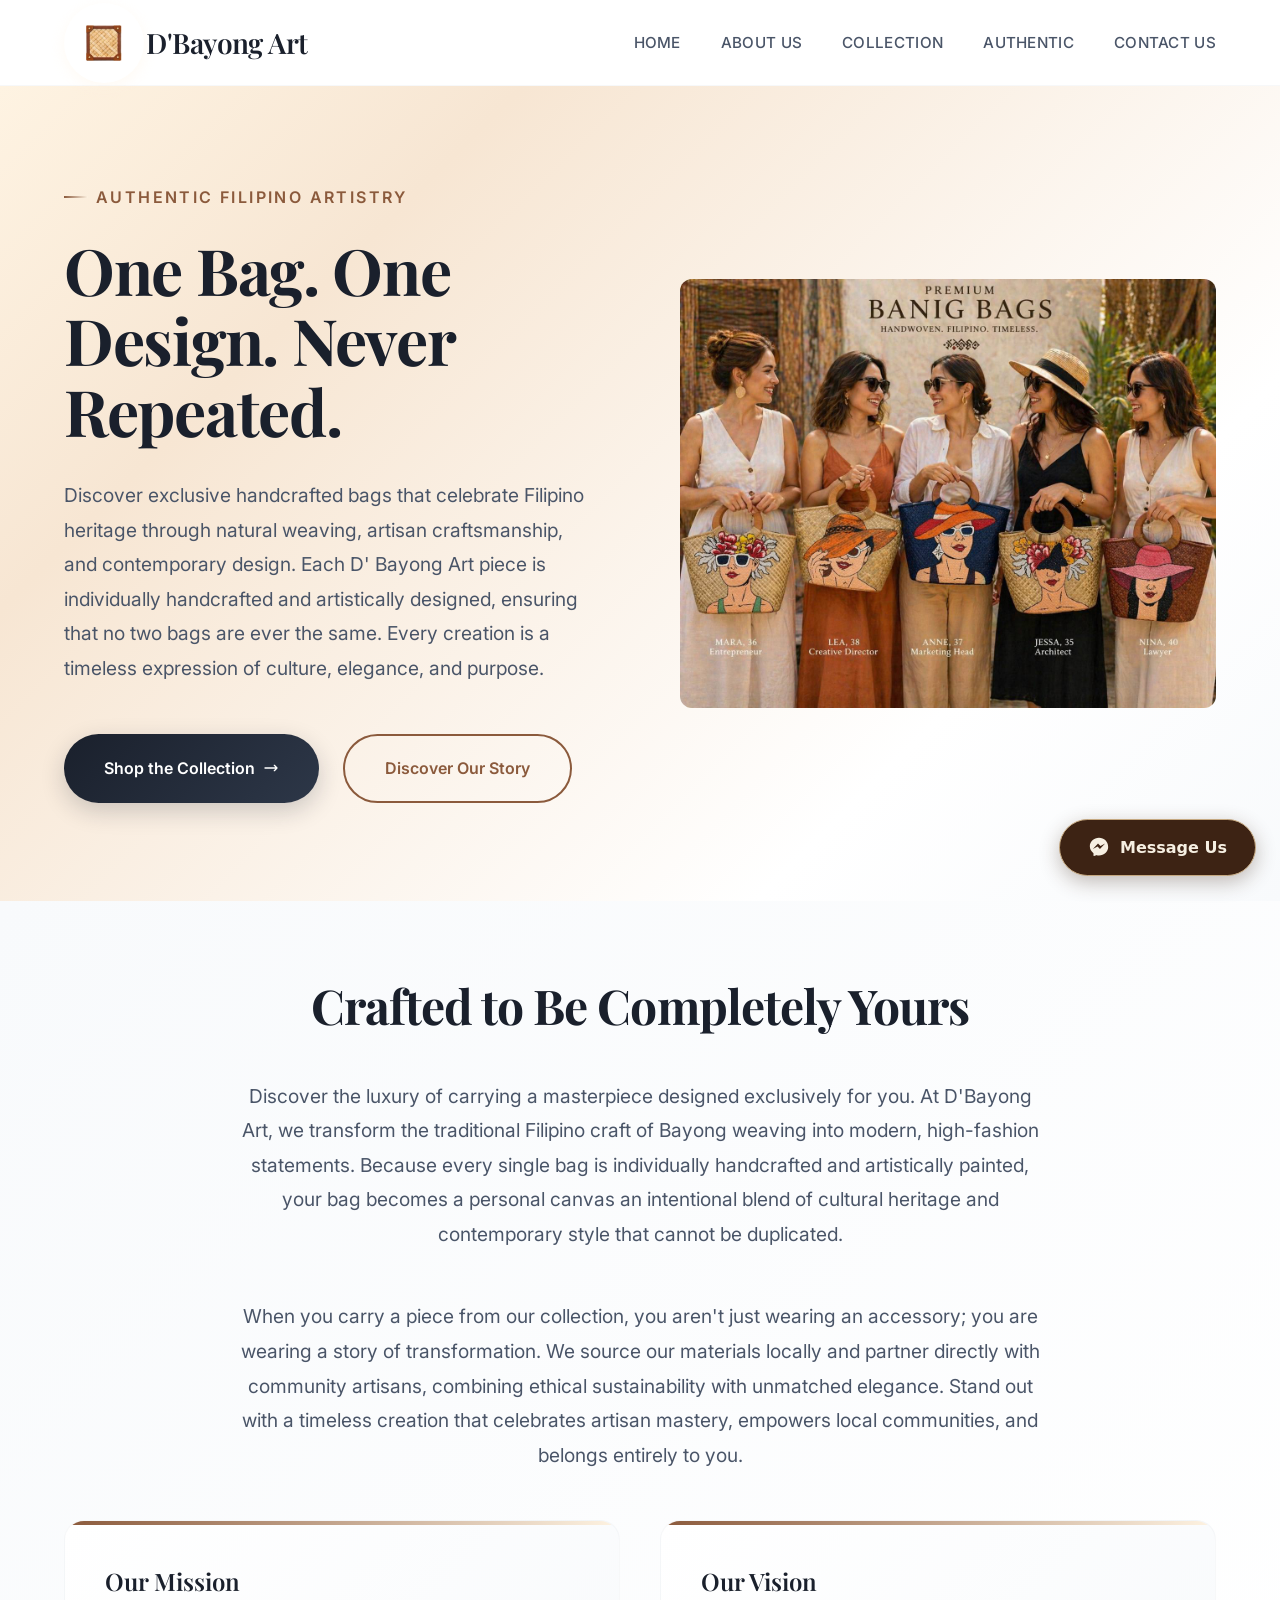
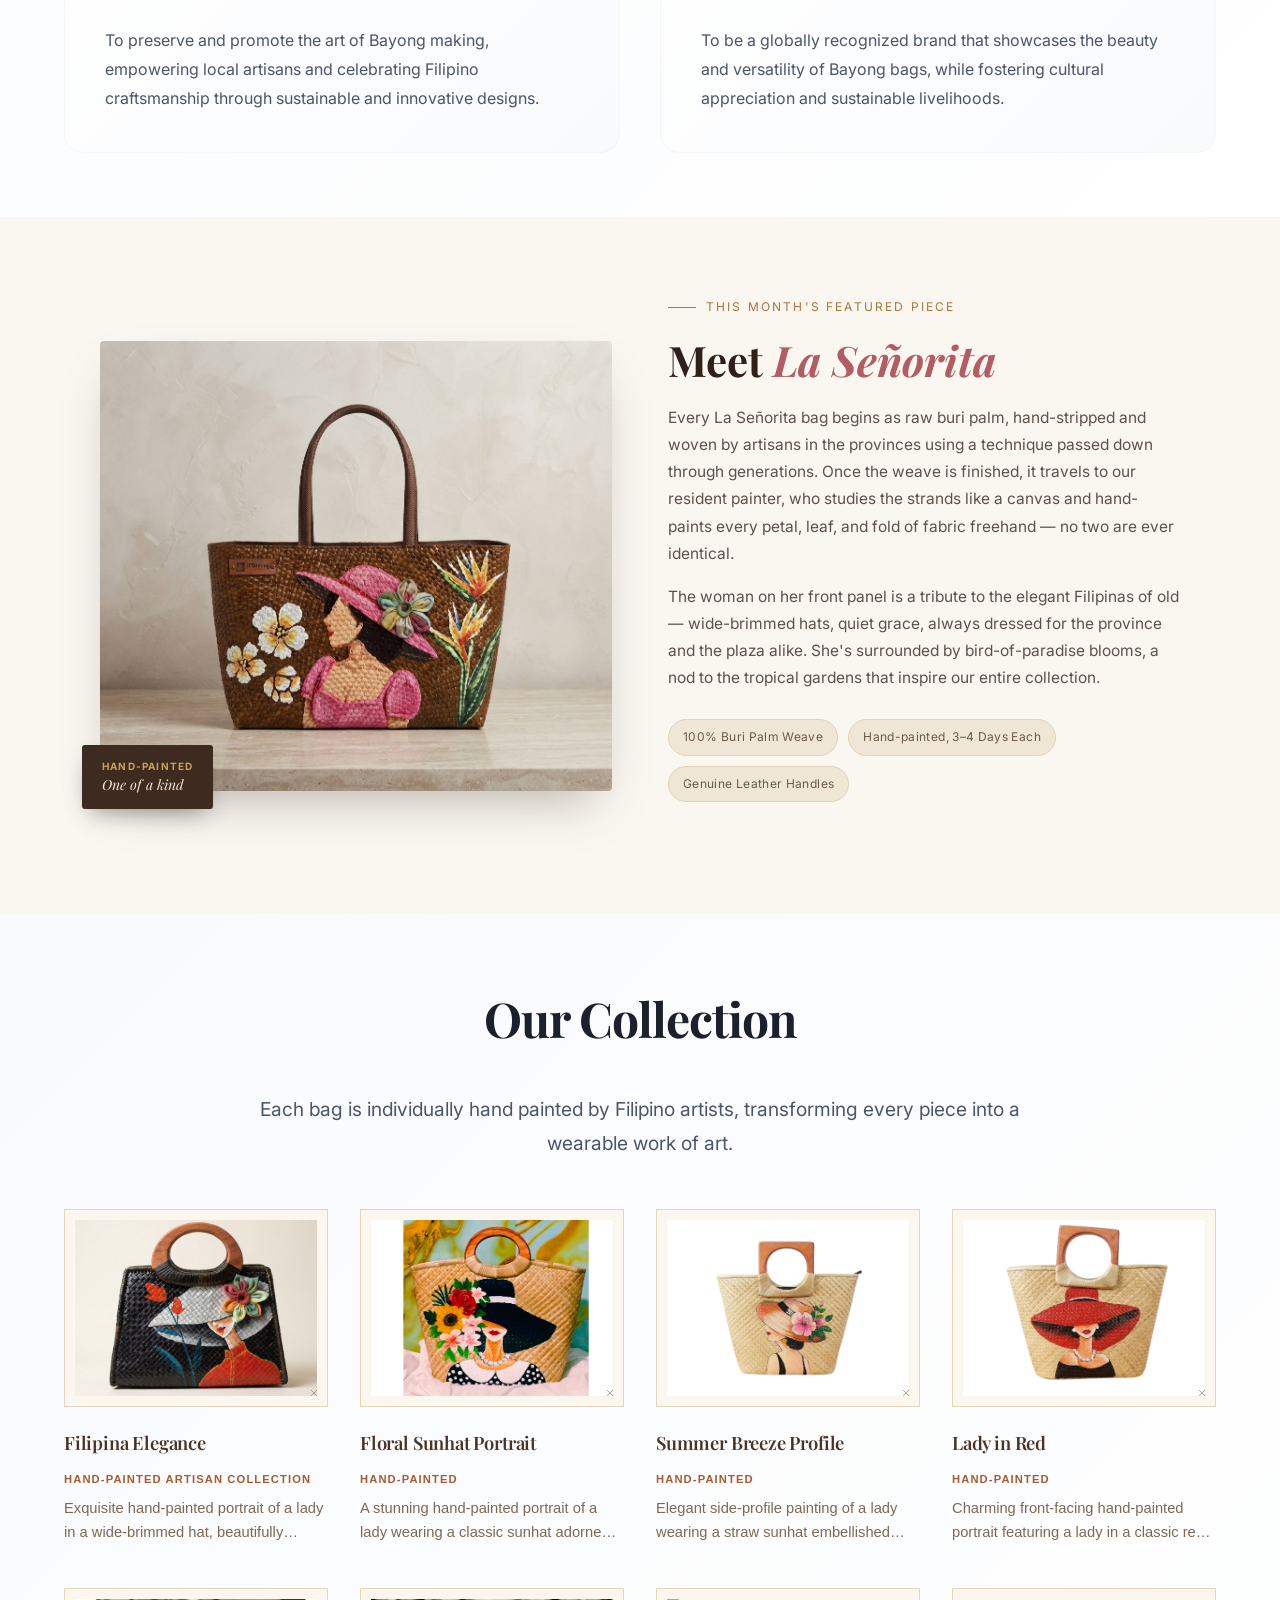
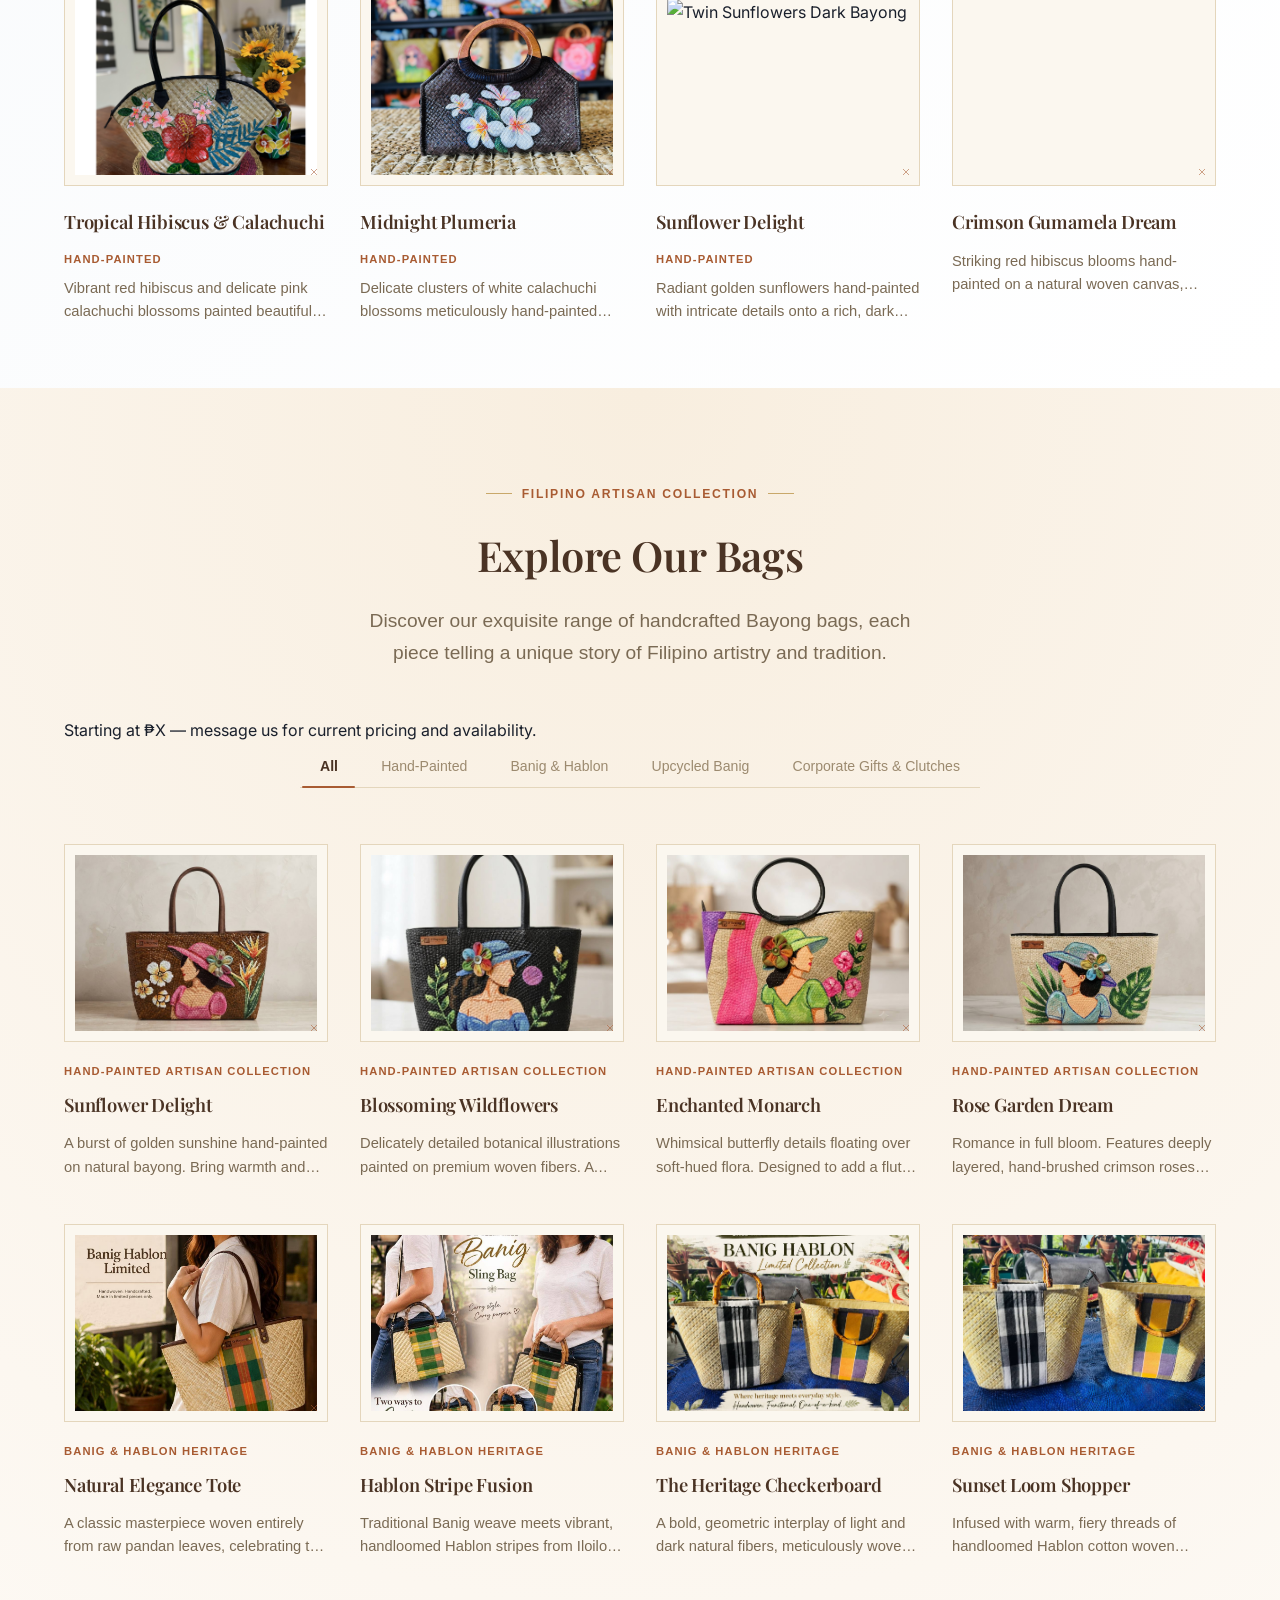
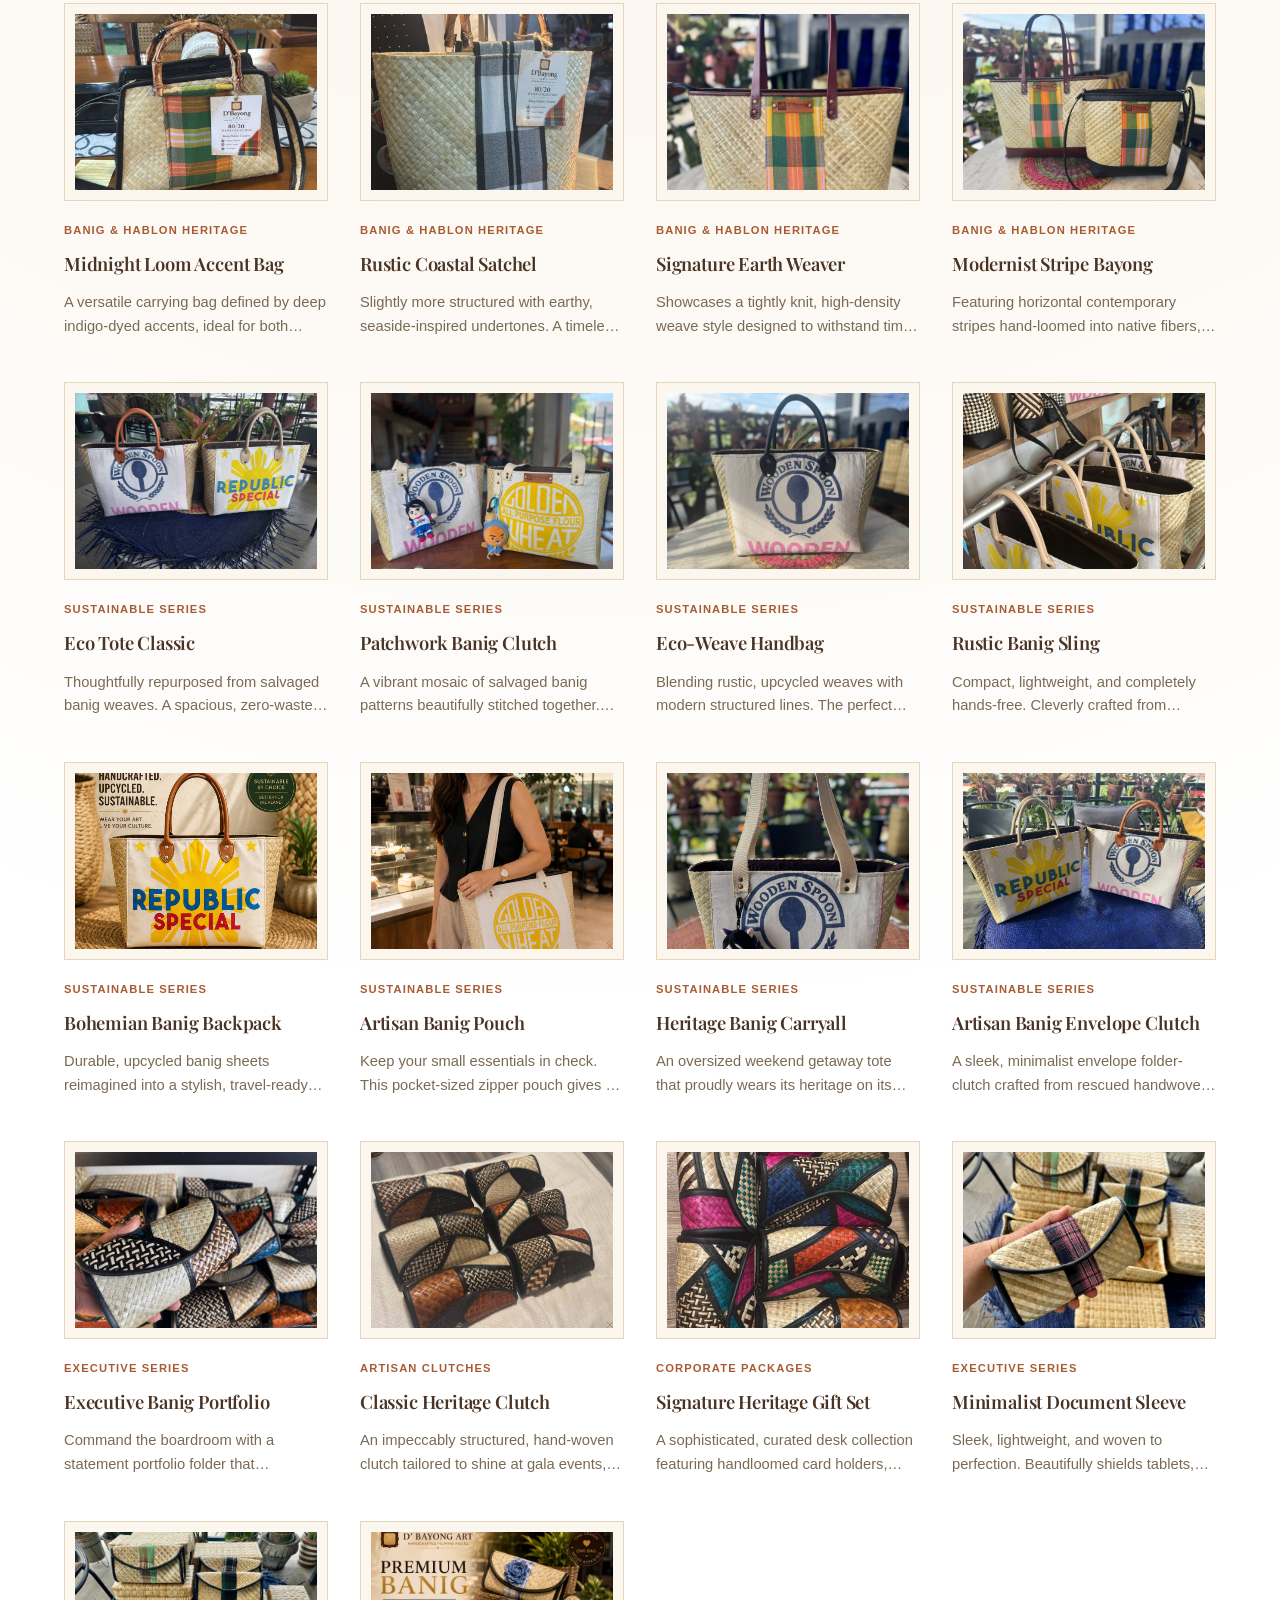
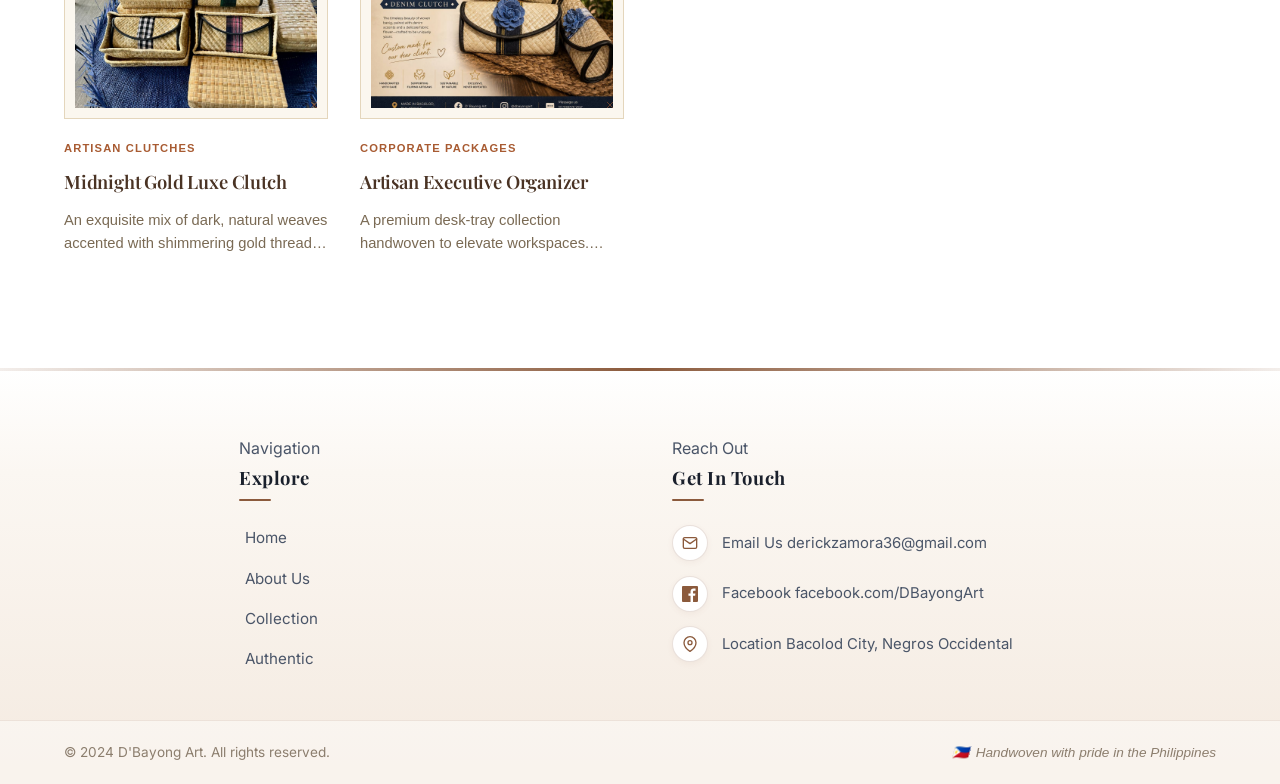
==== commit e5af67d0: "s" ====
--- a/index.html
+++ b/index.html
@@ -23,41 +23,43 @@
 </head>
 <body>
 
-    <header class="header">
-        <div class="container">
-            <div class="header-content">
-
-                <div class="logo">
-                    <div class="logo-circle">
-                        <img src="ass.png" alt="D'Bayong Art">
-                    </div>
-                    <span class="logo-text">D'Bayong Art</span>
-                </div>
-
-                <nav class="nav" aria-label="Primary">
-                    <a href="#home" class="nav-link">HOME</a>
-                    <a href="aboutus.html" class="nav-link">ABOUT US</a>
-                    <a href="#collection" class="nav-link">COLLECTION</a>
-                    <a href="authentic.html" class="nav-link">AUTHENTICITY</a>
-                    <a href="#contact" class="nav-link">CONTACT US</a>
-                </nav>
-
-                <button class="mobile-menu-btn" aria-label="Toggle menu" aria-expanded="false" aria-controls="mobileNav">
-                    <svg width="24" height="24" fill="none" stroke="#8B5A3C" viewBox="0 0 24 24">
-                        <path stroke-linecap="round" stroke-linejoin="round" stroke-width="2" d="M4 6h16M4 12h16M4 18h16"></path>
-                    </svg>
-                </button>
-            </div>
-
-            <nav class="mobile-nav" id="mobileNav" aria-label="Mobile">
-                <a href="#home" class="mobile-nav-link">HOME</a>
-                <a href="aboutus.html" class="mobile-nav-link">ABOUT US</a>
-                <a href="#collection" class="mobile-nav-link">COLLECTION</a>
-                <a href="authentic.html" class="nav-link">AUTHENTICITY</a>
-                <a href="#contact" class="mobile-nav-link">CONTACT US</a>
+<header class="header">
+    <div class="container">
+        <div class="header-content">
+
+            <div class="logo">
+                <div class="logo-circle">
+                    <img src="ass.png" alt="D'Bayong Art">
+                </div>
+                <span class="logo-text">D'Bayong Art</span>
+            </div>
+
+            <!-- Desktop Navigation -->
+            <nav class="nav" aria-label="Primary">
+                <a href="index.html#home" class="nav-link">HOME</a>
+                <a href="aboutus.html" class="nav-link">ABOUT US</a>
+                <a href="index.html#collection" class="nav-link">COLLECTION</a>
+                <a href="authentic.html" class="nav-link">AUTHENTIC</a>
+                <a href="index.html#contact" class="nav-link">CONTACT US</a>
             </nav>
+
+            <button class="mobile-menu-btn" aria-label="Toggle menu" aria-expanded="false" aria-controls="mobileNav">
+                <svg width="24" height="24" fill="none" stroke="#8B5A3C" viewBox="0 0 24 24">
+                    <path stroke-linecap="round" stroke-linejoin="round" stroke-width="2" d="M4 6h16M4 12h16M4 18h16"></path>
+                </svg>
+            </button>
         </div>
-    </header>
+
+        <!-- Mobile Navigation -->
+        <nav class="mobile-nav" id="mobileNav" aria-label="Mobile">
+            <a href="index.html#home" class="mobile-nav-link">HOME</a>
+            <a href="aboutus.html" class="mobile-nav-link">ABOUT US</a>
+            <a href="index.html#collection" class="mobile-nav-link">COLLECTION</a>
+            <a href="authentic.html" class="mobile-nav-link">AUTHENTIC</a>
+            <a href="index.html#contact" class="mobile-nav-link">CONTACT US</a>
+        </nav>
+    </div>
+</header>
 
     <!-- Hero -->
     <section id="home" class="hero">
@@ -460,7 +462,6 @@
                 </div>
                 <div class="product-info">
                     <h3 class="product-title">Crimson Gumamela Dream</h3>
-                    <p class="product-category">Hand-Painted</p>
                     <p class="product-desc">Striking red hibiscus blooms hand-painted on a natural woven canvas, celebrating native Philippine tropical beauty.</p>
                 </div>
             </div>
@@ -501,6 +502,7 @@
             Discover our exquisite range of handcrafted Bayong bags, each piece telling a unique story of Filipino
             artistry and tradition.
         </p>
+        <p class="collection-note">Starting at &#8369;X &mdash; message us for current pricing and availability.</p>
 
         <!-- Category filter buttons -->
         <div class="category-buttons" role="tablist" aria-label="Filter collection by category">
@@ -515,7 +517,7 @@
         <div class="collection-grid category-container" id="collectionGrid">
 
             <!-- ==================== HAND-PAINTED SECTION ==================== -->
-            <div class="product-card" data-category="hand-painted">
+            <div class="product-card reveal" data-category="hand-painted">
                 <div class="product-image">
                     <img src="photo_6240276010519695547_y (1)-clean.png" alt="Elegant Floral Bayong" loading="lazy" decoding="async" onerror="this.outerHTML='<div class=&quot;product-placeholder&quot;><span>Sunflower Delight</span></div>';">
                 </div>
@@ -526,7 +528,7 @@
                 </div>
             </div>
 
-            <div class="product-card" data-category="hand-painted">
+            <div class="product-card reveal" data-category="hand-painted">
                 <div class="product-image">
                     <img src="handpainted 2.png" alt="Designer Bayong" loading="lazy" decoding="async" onerror="this.outerHTML='<div class=&quot;product-placeholder&quot;><span>Floral Garden</span></div>';">
                 </div>
@@ -537,7 +539,7 @@
                 </div>
             </div>
 
-            <div class="product-card" data-category="hand-painted">
+            <div class="product-card reveal" data-category="hand-painted">
                 <div class="product-image">
                     <img src="handpainted 3.png" alt="Artistic Bayong" loading="lazy" decoding="async" onerror="this.outerHTML='<div class=&quot;product-placeholder&quot;><span>Butterfly Garden</span></div>';">
                 </div>
@@ -548,7 +550,7 @@
                 </div>
             </div>
 
-            <div class="product-card" data-category="hand-painted">
+            <div class="product-card reveal" data-category="hand-painted">
                 <div class="product-image">
                     <img src="handpainted.png" alt="Designer Collection" loading="lazy" decoding="async" onerror="this.outerHTML='<div class=&quot;product-placeholder&quot;><span>Rose Garden</span></div>';">
                 </div>
@@ -560,7 +562,7 @@
             </div>
 
             <!-- ==================== BANIG & HABLON SECTION ==================== -->
-            <div class="product-card" data-category="banig-hablon">
+            <div class="product-card reveal" data-category="banig-hablon">
                 <div class="product-image">
                     <img src="banig 1.jpg" alt="Classic Bayong" loading="lazy" decoding="async" onerror="this.outerHTML='<div class=&quot;product-placeholder&quot;><span>Natural Elegance</span></div>';">
                 </div>
@@ -571,7 +573,7 @@
                 </div>
             </div>
 
-            <div class="product-card" data-category="banig-hablon">
+            <div class="product-card reveal" data-category="banig-hablon">
                 <div class="product-image">
                     <img src="banig 2.jpg" alt="Premium Woven Bayong" loading="lazy" decoding="async" onerror="this.outerHTML='<div class=&quot;product-placeholder&quot;><span>Natural Weave</span></div>';">
                 </div>
@@ -582,7 +584,7 @@
                 </div>
             </div>
 
-            <div class="product-card" data-category="banig-hablon">
+            <div class="product-card reveal" data-category="banig-hablon">
                 <div class="product-image">
                     <img src="banig3.jpg" alt="Premium Woven Bayong" loading="lazy" decoding="async" onerror="this.outerHTML='<div class=&quot;product-placeholder&quot;><span>Natural Weave</span></div>';">
                 </div>
@@ -593,7 +595,7 @@
                 </div>
             </div>
 
-            <div class="product-card" data-category="banig-hablon">
+            <div class="product-card reveal" data-category="banig-hablon">
                 <div class="product-image">
                     <img src="banig 4.jpg" alt="Premium Woven Bayong" loading="lazy" decoding="async" onerror="this.outerHTML='<div class=&quot;product-placeholder&quot;><span>Natural Weave</span></div>';">
                 </div>
@@ -604,7 +606,7 @@
                 </div>
             </div>
 
-            <div class="product-card" data-category="banig-hablon">
+            <div class="product-card reveal" data-category="banig-hablon">
                 <div class="product-image">
                     <img src="banig5.jpg" alt="Premium Woven Bayong" loading="lazy" decoding="async" onerror="this.outerHTML='<div class=&quot;product-placeholder&quot;><span>Natural Weave</span></div>';">
                 </div>
@@ -615,7 +617,7 @@
                 </div>
             </div>
 
-            <div class="product-card" data-category="banig-hablon">
+            <div class="product-card reveal" data-category="banig-hablon">
                 <div class="product-image">
                     <img src="banig 7.jpg" alt="Premium Woven Bayong" loading="lazy" decoding="async" onerror="this.outerHTML='<div class=&quot;product-placeholder&quot;><span>Natural Weave</span></div>';">
                 </div>
@@ -626,7 +628,7 @@
                 </div>
             </div>
 
-            <div class="product-card" data-category="banig-hablon">
+            <div class="product-card reveal" data-category="banig-hablon">
                 <div class="product-image">
                     <img src="banig 8.jpg" alt="Premium Woven Bayong" loading="lazy" decoding="async" onerror="this.outerHTML='<div class=&quot;product-placeholder&quot;><span>Natural Weave</span></div>';">
                 </div>
@@ -637,7 +639,7 @@
                 </div>
             </div>
 
-            <div class="product-card" data-category="banig-hablon">
+            <div class="product-card reveal" data-category="banig-hablon">
                 <div class="product-image">
                     <img src="banigg.jpg" alt="Premium Woven Bayong" loading="lazy" decoding="async" onerror="this.outerHTML='<div class=&quot;product-placeholder&quot;><span>Natural Weave</span></div>';">
                 </div>
@@ -649,7 +651,7 @@
             </div>
 
             <!-- ==================== UPCYCLED BANIG SECTION ==================== -->
-            <div class="product-card" data-category="upcycled-banig">
+            <div class="product-card reveal" data-category="upcycled-banig">
                 <div class="product-image">
                     <img src="up1.jpg" alt="Upcycled Banig Tote" loading="lazy" decoding="async" onerror="this.outerHTML='<div class=&quot;product-placeholder&quot;><span>Eco Tote</span></div>';">
                 </div>
@@ -660,7 +662,7 @@
                 </div>
             </div>
 
-            <div class="product-card" data-category="upcycled-banig">
+            <div class="product-card reveal" data-category="upcycled-banig">
                 <div class="product-image">
                     <img src="up2.jpg" alt="Patchwork Banig Clutch" loading="lazy" decoding="async" onerror="this.outerHTML='<div class=&quot;product-placeholder&quot;><span>Patchwork Clutch</span></div>';">
                 </div>
@@ -671,7 +673,7 @@
                 </div>
             </div>
 
-            <div class="product-card" data-category="upcycled-banig">
+            <div class="product-card reveal" data-category="upcycled-banig">
                 <div class="product-image">
                     <img src="up3.jpg" alt="Eco-Weave Handbag" loading="lazy" decoding="async" onerror="this.outerHTML='<div class=&quot;product-placeholder&quot;><span>Eco Handbag</span></div>';">
                 </div>
@@ -682,7 +684,7 @@
                 </div>
             </div>
 
-            <div class="product-card" data-category="upcycled-banig">
+            <div class="product-card reveal" data-category="upcycled-banig">
                 <div class="product-image">
                     <img src="up4.jpg" alt="Rustic Banig Sling" loading="lazy" decoding="async" onerror="this.outerHTML='<div class=&quot;product-placeholder&quot;><span>Rustic Sling</span></div>';">
                 </div>
@@ -693,7 +695,7 @@
                 </div>
             </div>
 
-            <div class="product-card" data-category="upcycled-banig">
+            <div class="product-card reveal" data-category="upcycled-banig">
                 <div class="product-image">
                     <img src="up6.jpg" alt="Bohemian Banig Backpack" loading="lazy" decoding="async" onerror="this.outerHTML='<div class=&quot;product-placeholder&quot;><span>Boho Backpack</span></div>';">
                 </div>
@@ -704,7 +706,7 @@
                 </div>
             </div>
 
-            <div class="product-card" data-category="upcycled-banig">
+            <div class="product-card reveal" data-category="upcycled-banig">
                 <div class="product-image">
                     <img src="up7.jpg" alt="Recycled Banig Pouch" loading="lazy" decoding="async" onerror="this.outerHTML='<div class=&quot;product-placeholder&quot;><span>Artisan Pouch</span></div>';">
                 </div>
@@ -715,7 +717,7 @@
                 </div>
             </div>
 
-            <div class="product-card" data-category="upcycled-banig">
+            <div class="product-card reveal" data-category="upcycled-banig">
                 <div class="product-image">
                     <img src="up8.jpg" alt="Heritage Banig Carryall" loading="lazy" decoding="async" onerror="this.outerHTML='<div class=&quot;product-placeholder&quot;><span>Heritage Carryall</span></div>';">
                 </div>
@@ -726,7 +728,7 @@
                 </div>
             </div>
 
-            <div class="product-card" data-category="upcycled-banig">
+            <div class="product-card reveal" data-category="upcycled-banig">
                 <div class="product-image">
                     <img src="up9.jpg" alt="Artisan Banig Envelope" loading="lazy" decoding="async" onerror="this.outerHTML='<div class=&quot;product-placeholder&quot;><span>Eco Envelope</span></div>';">
                 </div>
@@ -738,7 +740,7 @@
             </div>
 
             <!-- ==================== CORPORATE GIFTS & CLUTCHES ==================== -->
-            <div class="product-card" data-category="corporate-gifts">
+            <div class="product-card reveal" data-category="corporate-gifts">
                 <div class="product-image">
                     <img src="gift1.jpg" alt="Executive Banig Portfolio" loading="lazy" decoding="async" onerror="this.outerHTML='<div class=&quot;product-placeholder&quot;><span>Executive Portfolio</span></div>';">
                 </div>
@@ -749,7 +751,7 @@
                 </div>
             </div>
 
-            <div class="product-card" data-category="corporate-gifts">
+            <div class="product-card reveal" data-category="corporate-gifts">
                 <div class="product-image">
                     <img src="gift2.jpg" alt="Premium Woven Clutch" loading="lazy" decoding="async" onerror="this.outerHTML='<div class=&quot;product-placeholder&quot;><span>Premium Clutch</span></div>';">
                 </div>
@@ -760,7 +762,7 @@
                 </div>
             </div>
 
-            <div class="product-card" data-category="corporate-gifts">
+            <div class="product-card reveal" data-category="corporate-gifts">
                 <div class="product-image">
                     <img src="gift3.jpg" alt="Signature Gift Set" loading="lazy" decoding="async" onerror="this.outerHTML='<div class=&quot;product-placeholder&quot;><span>Signature Set</span></div>';">
                 </div>
@@ -771,7 +773,7 @@
                 </div>
             </div>
 
-            <div class="product-card" data-category="corporate-gifts">
+            <div class="product-card reveal" data-category="corporate-gifts">
                 <div class="product-image">
                     <img src="gift4.jpg" alt="Minimalist Document Sleeve" loading="lazy" decoding="async" onerror="this.outerHTML='<div class=&quot;product-placeholder&quot;><span>Document Sleeve</span></div>';">
                 </div>
@@ -782,7 +784,7 @@
                 </div>
             </div>
 
-            <div class="product-card" data-category="corporate-gifts">
+            <div class="product-card reveal" data-category="corporate-gifts">
                 <div class="product-image">
                     <img src="gift5.jpg" alt="Midnight Gold Clutch" loading="lazy" decoding="async" onerror="this.outerHTML='<div class=&quot;product-placeholder&quot;><span>Midnight Clutch</span></div>';">
                 </div>
@@ -793,7 +795,7 @@
                 </div>
             </div>
 
-            <div class="product-card" data-category="corporate-gifts">
+            <div class="product-card reveal" data-category="corporate-gifts">
                 <div class="product-image">
                     <img src="gift6.jpg" alt="Artisan Desk Organizer" loading="lazy" decoding="async" onerror="this.outerHTML='<div class=&quot;product-placeholder&quot;><span>Desk Organizer</span></div>';">
                 </div>
@@ -867,11 +869,11 @@
 </style>
 
 
-<a href="https://www.facebook.com/DBayongArt" target="_blank" rel="noopener noreferrer" class="floating-order-btn" aria-label="Order Now on Facebook Messenger">
+<a href="https://m.me/DBayongArt" target="_blank" rel="noopener noreferrer" class="floating-order-btn" aria-label="Message Us on Facebook Messenger">
     <svg class="messenger-icon" viewBox="0 0 24 24">
         <path d="M12 2C6.477 2 2 6.145 2 11.258c0 2.912 1.452 5.518 3.715 7.166.195.143.307.375.302.617l-.063 2.15c-.01.352.348.625.684.512l2.42-.816a.82.82 0 0 1 .533.033c.758.265 1.57.41 2.409.41 5.523 0 10-4.145 10-9.258C22 6.145 17.523 2 12 2zm1.03 12.115-2.623-2.795-5.114 2.795 5.623-5.968 2.68 2.795 5.057-2.795-5.623 5.968z"/>
     </svg>
-    Order Now
+    Message Us
 </a>
 
 
@@ -907,6 +909,10 @@
             emptyMsg.hidden = visibleCount !== 0;
         }
         grid.hidden = visibleCount === 0;
+
+        // Keep the filtered grid in view instead of leaving the user
+        // scrolled past a much shorter (or longer) result set.
+        grid.scrollIntoView({ behavior: 'smooth', block: 'start' });
     }
 
     function selectButton(clicked) {
@@ -931,73 +937,113 @@
 })();
 </script>
 
-<!-- Contact Section -->
-<section id="contact" class="section section-gray">
-    <div class="container">
-        <h2 class="section-title">Contact Us</h2>
-
-        <div class="text-center mb-8">
-            <p class="section-description">
-                For inquiries, collaborations, or custom orders, please reach out to us using the following details:
-            </p>
+<!-- Scroll-reveal for cards: fades sections in as they enter the viewport.
+     Respects prefers-reduced-motion (handled in style.css and the check below). -->
+<script>
+(function () {
+    if (window.matchMedia('(prefers-reduced-motion: reduce)').matches) return;
+    var targets = document.querySelectorAll('.reveal');
+    if (!targets.length) return;
+
+    var observer = new IntersectionObserver(function (entries) {
+        entries.forEach(function (entry) {
+            if (entry.isIntersecting) {
+                entry.target.classList.add('is-visible');
+                observer.unobserve(entry.target);
+            }
+        });
+    }, { threshold: 0.15 });
+
+    targets.forEach(function (el) { observer.observe(el); });
+})();
+</script>
+
+<footer class="footer" id="contact">
+    <!-- Top Gradient Divider -->
+    <div class="footer-accent-line"></div>
+
+    <div class="footer-top">
+        <div class="container footer-top-inner">
+            
+            <!-- Explore Column Card -->
+            <div class="footer-card">
+                <div class="footer-card-header">
+                    <span class="footer-badge">Navigation</span>
+                    <h4 class="footer-heading">Explore</h4>
+                </div>
+                <nav class="footer-links-col" aria-label="Footer Navigation">
+                    <a href="index.html#home" class="footer-link">
+                        <span class="link-bullet"></span> Home
+                    </a>
+                    <a href="aboutus.html" class="footer-link">
+                        <span class="link-bullet"></span> About Us
+                    </a>
+                    <a href="index.html#collection" class="footer-link">
+                        <span class="link-bullet"></span> Collection
+                    </a>
+                    <a href="authentic.html" class="footer-link">
+                        <span class="link-bullet"></span> Authentic
+                    </a>
+                </nav>
+            </div>
+
+            <!-- Get In Touch Column Card -->
+            <div class="footer-card">
+                <div class="footer-card-header">
+                    <span class="footer-badge">Reach Out</span>
+                    <h4 class="footer-heading">Get In Touch</h4>
+                </div>
+                
+                <div class="footer-contact-col">
+                    <a href="mailto:derickzamora36@gmail.com" class="footer-contact-item">
+                        <div class="contact-icon-wrapper">
+                            <svg viewBox="0 0 24 24" fill="none" stroke="currentColor" stroke-width="2" stroke-linecap="round" stroke-linejoin="round"><path d="M4 4h16c1.1 0 2 .9 2 2v12c0 1.1-.9 2-2 2H4c-1.1 0-2-.9-2-2V6c0-1.1.9-2 2-2z"></path><polyline points="22,6 12,13 2,6"></polyline></svg>
+                        </div>
+                        <div class="contact-text-group">
+                            <span class="contact-label">Email Us</span>
+                            <span class="contact-value">derickzamora36@gmail.com</span>
+                        </div>
+                    </a>
+
+                    <a href="https://www.facebook.com/DBayongArt" target="_blank" rel="noopener noreferrer" class="footer-contact-item">
+                        <div class="contact-icon-wrapper fb-wrapper">
+                            <svg viewBox="0 0 24 24" fill="currentColor"><path d="M22.675 0h-21.35C.595 0 0 .592 0 1.326v21.348C0 23.408.595 24 1.325 24h11.495v-9.294H9.692v-3.622h3.128V8.413c0-3.1 1.893-4.788 4.659-4.788 1.325 0 2.463.099 2.797.143v3.24l-1.918.001c-1.504 0-1.797.715-1.797 1.763v2.313h3.587l-.467 3.622h-3.12V24h6.116C23.406 24 24 23.408 24 22.674V1.326C24 .592 23.406 0 22.675 0"/></svg>
+                        </div>
+                        <div class="contact-text-group">
+                            <span class="contact-label">Facebook</span>
+                            <span class="contact-value">facebook.com/DBayongArt</span>
+                        </div>
+                    </a>
+
+                    <div class="footer-contact-item">
+                        <div class="contact-icon-wrapper">
+                            <svg viewBox="0 0 24 24" fill="none" stroke="currentColor" stroke-width="2" stroke-linecap="round" stroke-linejoin="round"><path d="M21 10c0 7-9 13-9 13s-9-6-9-13a9 9 0 0 1 18 0z"></path><circle cx="12" cy="10" r="3"></circle></svg>
+                        </div>
+                        <div class="contact-text-group">
+                            <span class="contact-label">Location</span>
+                            <span class="contact-value">Bacolod City, Negros Occidental</span>
+                        </div>
+                    </div>
+                </div>
+            </div>
+
         </div>
-
-        <div class="contact-grid">
-            <div class="contact-card">
-                <a href="mailto:derickzamora36@gmail.com" class="contact-card-link">
-                    <svg class="contact-icon email" fill="none" stroke="currentColor" stroke-width="2" viewBox="0 0 24 24">
-                        <path stroke-linecap="round" stroke-linejoin="round" d="M3 8l9 6 9-6M5 19h14a2 2 0 002-2V7a2 2 0 00-2-2H5a2 2 0 00-2 2v10a2 2 0 002 2z"/>
-                    </svg>
-                    <h3 class="contact-title">Email</h3>
-                    <p class="contact-info">derickzamora36@gmail.com</p>
-                </a>
-            </div>
-
-            <div class="contact-card">
-                <a href="https://www.facebook.com/DBayongArt" target="_blank" rel="noopener" class="contact-card-link">
-                    <svg class="contact-icon facebook" fill="currentColor" viewBox="0 0 24 24">
-                        <path d="M22.675 0h-21.35C.595 0 0 .592 0 1.326v21.348C0 23.408.595 24 1.325 24h11.495v-9.294H9.692v-3.622h3.128V8.413c0-3.1 1.893-4.788 4.659-4.788 1.325 0 2.463.099 2.797.143v3.24l-1.918.001c-1.504 0-1.797.715-1.797 1.763v2.313h3.587l-.467 3.622h-3.12V24h6.116C23.406 24 24 23.408 24 22.674V1.326C24 .592 23.406 0 22.675 0"/>
-                    </svg>
-                    <h3 class="contact-title">Facebook</h3>
-                    <p class="contact-info">D'Bayong Art</p>
-                </a>
-            </div>
-
-            <div class="contact-card">
-                <a href="https://www.google.com/maps/place/Bacolod+City,+Negros+Occidental,+Philippines/@10.6765,122.9509,12z" target="_blank" rel="noopener" class="contact-card-link">
-                    <svg class="contact-icon location" fill="none" stroke="currentColor" stroke-width="2" viewBox="0 0 24 24">
-                        <path stroke-linecap="round" stroke-linejoin="round" d="M17.657 16.657L13.414 20.9a1.998 1.998 0 01-2.827 0l-4.244-4.243a8 8 0 1111.314 0z"/>
-                        <circle cx="12" cy="11" r="3"/>
-                    </svg>
-                    <h3 class="contact-title">Location</h3>
-                    <p class="contact-info">Bacolod City, Negros Occidental</p>
-                </a>
-            </div>
-        </div>
-
-        <div class="text-center mt-8">
-            <p class="contact-info-footer-text">
-                We specialize in unique handcrafted Bayong bags and look forward to hearing from you.
+    </div>
+
+    <!-- Bottom Bar -->
+    <div class="footer-bottom">
+        <div class="container footer-bottom-inner">
+            <p class="footer-copyright">&copy; 2024 D'Bayong Art. All rights reserved.</p>
+            <p class="footer-tagline">
+                <span class="ph-heart">🇵🇭</span> Handwoven with pride in the Philippines
             </p>
         </div>
     </div>
-</section>
-
-<!-- Footer -->
-<footer class="footer">
-    <div class="container">
-        <div class="footer-logo">
-            <div class="footer-logo-circle">
-                <img src="ass.png" alt="D'Bayong Art Logo" style="width: 100%; height: 100%; object-fit: cover; border-radius: 50%;">
-            </div>
-            <span class="footer-brand">D'Bayong Art</span>
-        </div>
-        <p class="footer-description">
-            Preserving Filipino craftsmanship through beautiful handwoven Bayong bags
-        </p>
-        <p class="footer-copyright">© 2024 D'Bayong Art. All rights reserved.</p>
-    </div>
 </footer>
+
+
+
+
 
 </body>
 </html>
--- a/style.css
+++ b/style.css
@@ -647,10 +647,18 @@
    duplicate rules elsewhere is what caused the mobile cropping bug.
    ========================================================= */
 
+/* ---------- Updated Collection Section Background ---------- */
+
 #collection {
     padding: 6rem 0 7rem;
-}
-
+    /* Changed 80% to 150% so the warm glow reaches the far left and right edges */
+    background: radial-gradient(
+        ellipse 150% 70% at 50% 0%, 
+        #f8eedf 0%, 
+        #fcf7f0 55%, 
+        #ffffff 100%
+    );
+}
 #collection .section-eyebrow {
     display: flex;
     align-items: center;
@@ -767,7 +775,7 @@
     width: 100%;
     aspect-ratio: 4 / 3;
     padding: 10px;
-    background: var(--collection-bg);
+    background: var(--collection-bg, #ffffff);
     border: 1px solid var(--collection-border);
     box-sizing: border-box;
     overflow: hidden;
@@ -825,7 +833,7 @@
     font-family: 'Work Sans', sans-serif;
     font-weight: 500;
     color: var(--collection-ink);
-    background: var(--collection-bg);
+    background: var(--collection-bg, #ffffff);
     padding: 0.4rem 0.9rem;
     border-radius: 4px;
     font-size: 0.78rem;
@@ -946,7 +954,6 @@
         gap: 1.75rem;
     }
 }
-
 /* =========================================================
    7. About Us — Philosophy Showcase (used on aboutus.html)
    ========================================================= */
@@ -1044,6 +1051,18 @@
 /* =========================================================
    8. Contact & Footer
    ========================================================= */
+
+.section-eyebrow-standalone {
+    display: block;
+    text-align: center;
+    font-size: 0.75rem;
+    font-weight: 700;
+    letter-spacing: 0.24em;
+    text-transform: uppercase;
+    color: var(--primary-color);
+    margin-bottom: 0.75rem;
+}
+
 .contact-grid {
     display: grid;
     grid-template-columns: repeat(auto-fit, minmax(280px, 1fr));
@@ -1076,41 +1095,62 @@
     left: 0;
     right: 0;
     height: 4px;
-    background: linear-gradient(90deg, var(--primary-color), var(--accent-light));
+    background: linear-gradient(90deg, var(--primary-color), var(--accent-gold));
     transform: scaleX(0);
     transition: transform 0.4s ease;
 }
 
 .contact-card:hover {
     transform: translateY(-8px);
-    box-shadow: 0 20px 40px rgba(0, 0, 0, 0.06);
+    box-shadow: 0 20px 40px rgba(0, 0, 0, 0.08);
+    border-color: transparent;
 }
 
 .contact-card:hover::before {
     transform: scaleX(1);
 }
 
+/* Colored icon badges — each contact method gets its own tint */
+.contact-icon-circle {
+    width: 68px;
+    height: 68px;
+    border-radius: 50%;
+    display: flex;
+    align-items: center;
+    justify-content: center;
+    margin: 0 auto 1.5rem;
+    transition: transform 0.35s ease;
+}
+
+.contact-card:hover .contact-icon-circle {
+    transform: scale(1.08) rotate(-4deg);
+}
+
 .contact-icon {
-    width: 2.5rem;
-    height: 2.5rem;
-    margin: 0 auto 1.5rem;
-    display: block;
-}
-
-.contact-icon.email,
-.contact-icon.location {
-    stroke: #e11d48;
-}
-
-.contact-icon.facebook {
+    width: 1.6rem;
+    height: 1.6rem;
+}
+
+.icon-email {
+    background: linear-gradient(135deg, var(--accent-light) 0%, #f7d9b8 100%);
+    color: var(--primary-dark);
+}
+
+.icon-facebook {
+    background: linear-gradient(135deg, #e8f1ff 0%, #cfe3ff 100%);
     color: #1877F3;
+}
+
+.icon-location {
+    background: linear-gradient(135deg, #fde8ec 0%, #f9d0d9 100%);
+    color: #b5566b;
 }
 
 .contact-title {
     font-weight: 600;
     color: var(--text-dark);
-    margin-bottom: 0.75rem;
-    font-size: 1.25rem;
+    margin-bottom: 0.5rem;
+    font-size: 1.2rem;
     font-family: var(--font-heading);
 }
 
@@ -1128,72 +1168,235 @@
     width: 100%;
 }
 
+/* ---------- Footer ---------- */
+
+/* Container & Background */
+/* Container & Background */
 .footer {
+    position: relative;
+    background: linear-gradient(180deg, #ffffff 0%, #fbf7f2 25%, #f4eae0 100%);
+    color: var(--text-light, #6b5e52);
+    overflow: hidden;
+}
+
+/* Global Overflow Fix to Prevent Horizontal Scrollbar */
+html, body {
+    max-width: 100%;
+    overflow-x: hidden;
+}
+
+/* Subtle gradient top accent line */
+.footer-accent-line {
+    height: 3px;
+    width: 100%;
+    background: linear-gradient(90deg, rgba(139, 90, 60, 0.1) 0%, #8B5A3C 50%, rgba(139, 90, 60, 0.1) 100%);
+}
+
+.footer-top {
+    padding: 4rem 0 3rem;
+}
+
+.footer-top-inner {
+    display: grid;
+    grid-template-columns: repeat(2, 1fr);
+    gap: 4rem;
+    max-width: 850px;
+    margin: 0 auto;
+    box-sizing: border-box;
+}
+
+/* Headings with decorative bottom line */
+.footer-heading {
+    color: var(--text-dark, #3a2e2b);
+    font-family: var(--font-heading, Georgia, serif);
+    font-size: 1.15rem;
+    font-weight: 700;
+    margin-bottom: 1.5rem;
+    position: relative;
+    padding-bottom: 0.5rem;
+    letter-spacing: 0.03em;
+}
+
+.footer-heading::after {
+    content: '';
+    position: absolute;
+    left: 0;
+    bottom: 0;
+    width: 32px;
+    height: 2px;
+    background: var(--primary-color, #8B5A3C);
+    border-radius: 2px;
+}
+
+/* Columns */
+.footer-links-col,
+.footer-contact-col {
+    display: flex;
+    flex-direction: column;
+    gap: 0.9rem;
+}
+
+/* Links with sliding arrow effect */
+.footer-link {
+    color: var(--text-light, #6b5e52);
+    text-decoration: none;
+    font-size: 0.95rem;
+    display: inline-flex;
+    align-items: center;
+    gap: 0.4rem;
+    transition: all 0.25s ease;
+    width: fit-content;
+}
+
+.link-arrow {
+    color: var(--primary-color, #8B5A3C);
+    font-size: 1.1rem;
+    opacity: 0;
+    transform: translateX(-6px);
+    transition: all 0.25s ease;
+}
+
+.footer-link:hover {
+    color: var(--primary-color, #8B5A3C);
+    transform: translateX(4px);
+}
+
+.footer-link:hover .link-arrow {
+    opacity: 1;
+    transform: translateX(0);
+}
+
+/* Contact items with circular icon containers */
+.footer-contact-item {
+    display: flex;
+    align-items: center;
+    gap: 0.85rem;
+    color: var(--text-light, #6b5e52);
+    text-decoration: none;
+    font-size: 0.93rem;
+    transition: color 0.25s ease;
+    word-break: break-word; /* Prevents long emails from breaking mobile width */
+}
+
+.contact-icon-wrapper {
+    width: 36px;
+    height: 36px;
+    border-radius: 50%;
     background: #ffffff;
-    color: var(--text-dark);
-    border-top: 1px solid rgba(229, 231, 235, 0.3);
-    padding: 4rem 0;
-    text-align: center;
-}
-
-.footer-logo {
-    display: flex;
-    flex-direction: row;
-    align-items: center;
-    justify-content: center;
-    gap: 0.75rem;
-    margin-bottom: 1.5rem;
-}
-
-.footer-logo-circle {
-    width: 45px;
-    height: 45px;
-    background: linear-gradient(135deg, var(--accent-light) 0%, var(--accent-light-2) 100%);
-    border-radius: 50%;
+    border: 1px solid rgba(139, 90, 60, 0.18);
     display: flex;
     align-items: center;
     justify-content: center;
-    overflow: hidden;
-}
-
-.footer-logo-circle span {
-    color: var(--text-dark);
-    font-weight: 700;
-    font-size: 1.1rem;
-    font-family: var(--font-body);
-}
-
-.footer-brand {
-    color: var(--text-dark);
-    font-size: 1.6rem;
-    font-weight: 700;
-    font-family: var(--font-heading);
-}
-
-.footer-description {
-    color: var(--text-light);
-    margin: 0 auto 1.5rem;
-    text-align: center;
-    font-size: 1rem;
-    max-width: 450px;
-    line-height: 1.6;
-}
-
-.footer-copyright {
-    color: #6b7280;
-    font-size: 0.9rem;
-}
-
+    color: var(--primary-color, #8B5A3C);
+    flex-shrink: 0;
+    box-shadow: 0 2px 6px rgba(139, 90, 60, 0.06);
+    transition: all 0.3s ease;
+}
+
+.contact-icon-wrapper svg {
+    width: 16px;
+    height: 16px;
+}
+
+a.footer-contact-item:hover {
+    color: var(--primary-color, #8B5A3C);
+}
+
+a.footer-contact-item:hover .contact-icon-wrapper {
+    background: var(--primary-color, #8B5A3C);
+    color: #ffffff;
+    border-color: var(--primary-color, #8B5A3C);
+    transform: translateY(-2px);
+    box-shadow: 0 4px 10px rgba(139, 90, 60, 0.2);
+}
+
+.footer-plain-text {
+    color: var(--text-light, #6b5e52);
+}
+
+/* Bottom Bar */
+.footer-bottom {
+    border-top: 1px solid rgba(139, 90, 60, 0.12);
+    background: rgba(255, 255, 255, 0.4);
+    padding: 1.25rem 0;
+}
+
+.footer-bottom-inner {
+    display: flex;
+    justify-content: space-between;
+    align-items: center;
+    flex-wrap: wrap;
+    gap: 0.75rem;
+}
+
+.footer-copyright,
+.footer-tagline {
+    color: #8c7e6e;
+    font-size: 0.85rem;
+    margin: 0;
+}
+
+.footer-tagline {
+    font-style: italic;
+    display: flex;
+    align-items: center;
+    gap: 0.4rem;
+}
+
+/* -----------------------------------
+   Mobile Responsive Adjustments (FIXED)
+----------------------------------- */
 @media (max-width: 768px) {
-    .contact-grid {
+    .footer-top {
+        padding: 2.5rem 1.25rem 1.5rem;
+    }
+
+    .footer-top-inner {
+        grid-template-columns: 1fr 1fr;
+        gap: 1.5rem;
+        width: 100%;
+        padding: 0;
+    }
+
+    .footer-heading {
+        font-size: 1rem;
+        margin-bottom: 1rem;
+    }
+
+    .footer-links-col a,
+    .footer-contact-item {
+        font-size: 0.85rem;
+    }
+
+    /* Stacks bottom copyright & tagline neatly centered */
+    .footer-bottom {
+        padding: 1.25rem 1rem;
+    }
+
+    .footer-bottom-inner {
+        flex-direction: column;
+        justify-content: center;
+        align-items: center;
+        text-align: center;
+        gap: 0.4rem;
+    }
+
+    .footer-copyright,
+    .footer-tagline {
+        text-align: center;
+        font-size: 0.8rem;
+    }
+}
+
+/* Extra small mobile screens */
+@media (max-width: 480px) {
+    .footer-top-inner {
         grid-template-columns: 1fr;
-        gap: 1.5rem;
-    }
-    .contact-card {
-        padding: 2.5rem 1.5rem;
-    }
-    .footer-brand {
-        font-size: 1.4rem;
+        gap: 2rem;
+    }
+
+    .footer-heading::after {
+        left: 0;
     }
 }
 
@@ -1468,4 +1671,4 @@
   .bag-fields {
     grid-template-columns: 1fr;
   }
-}
+}
